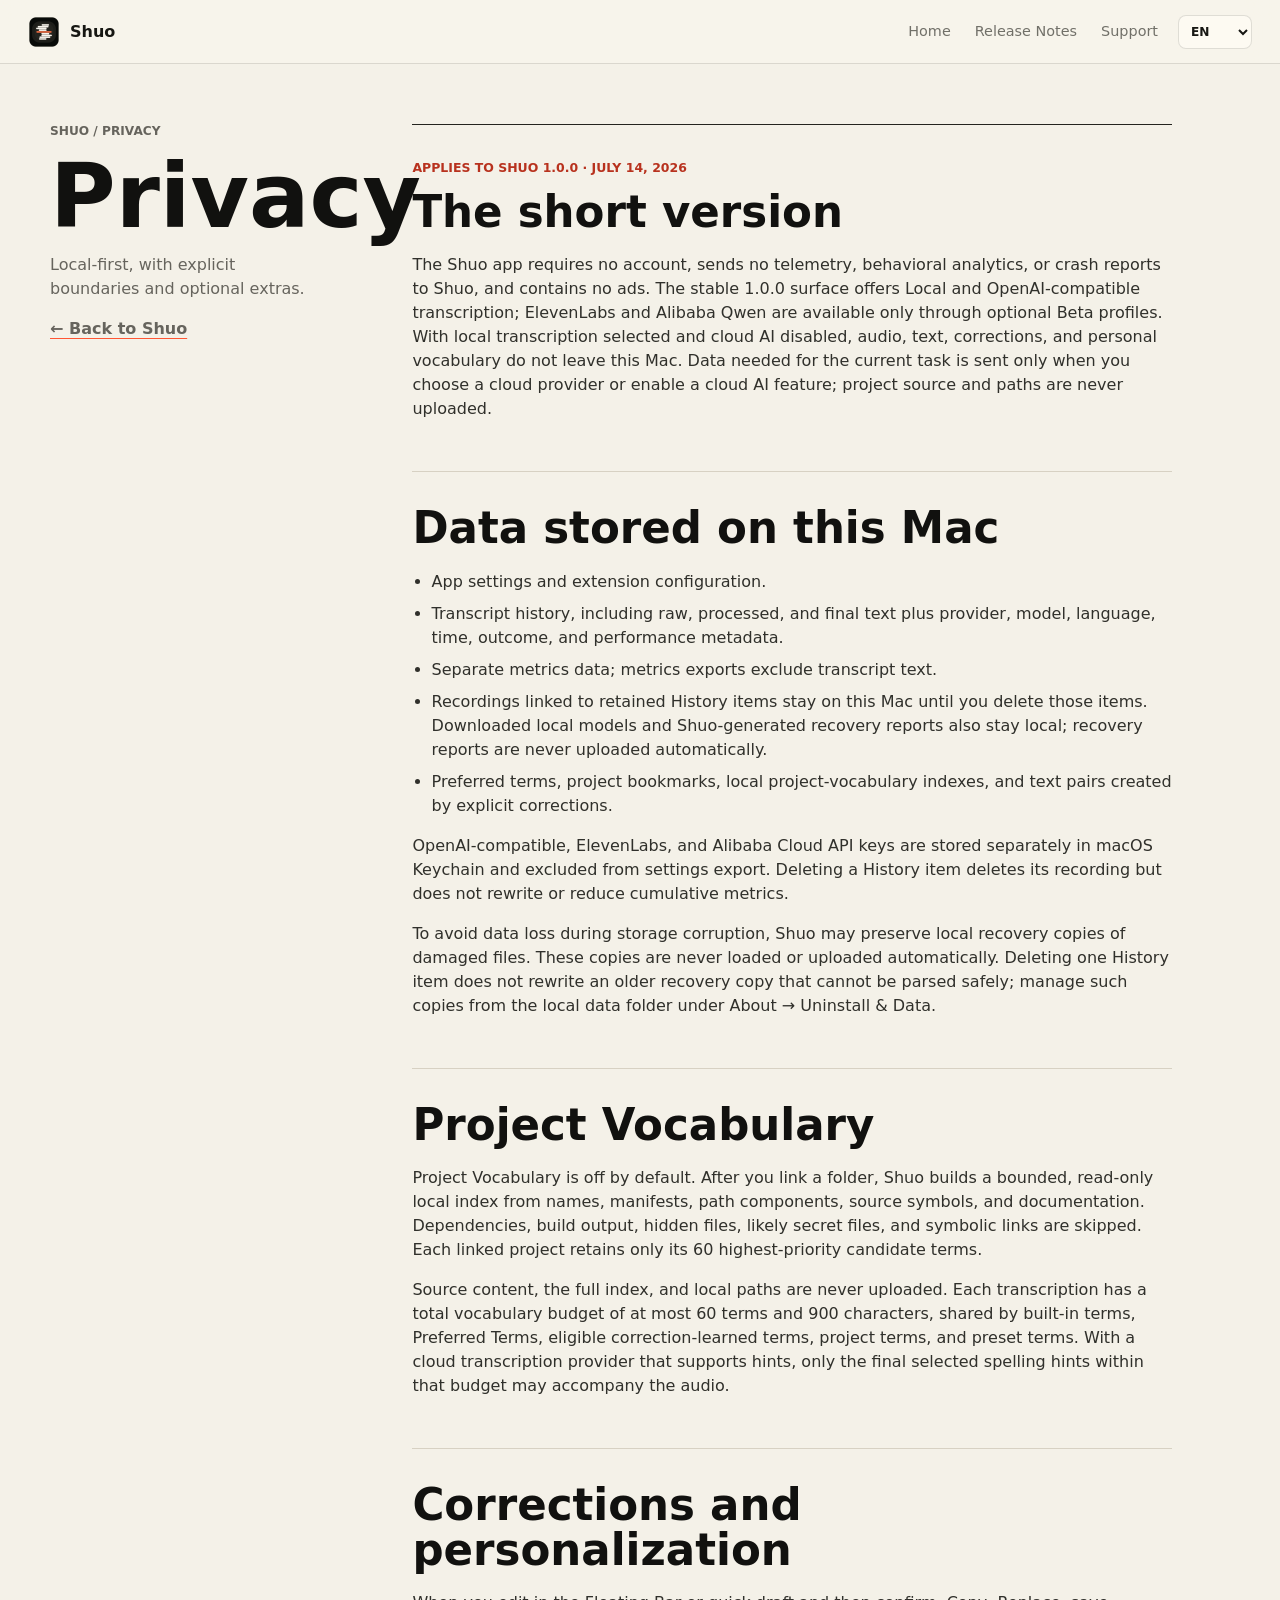
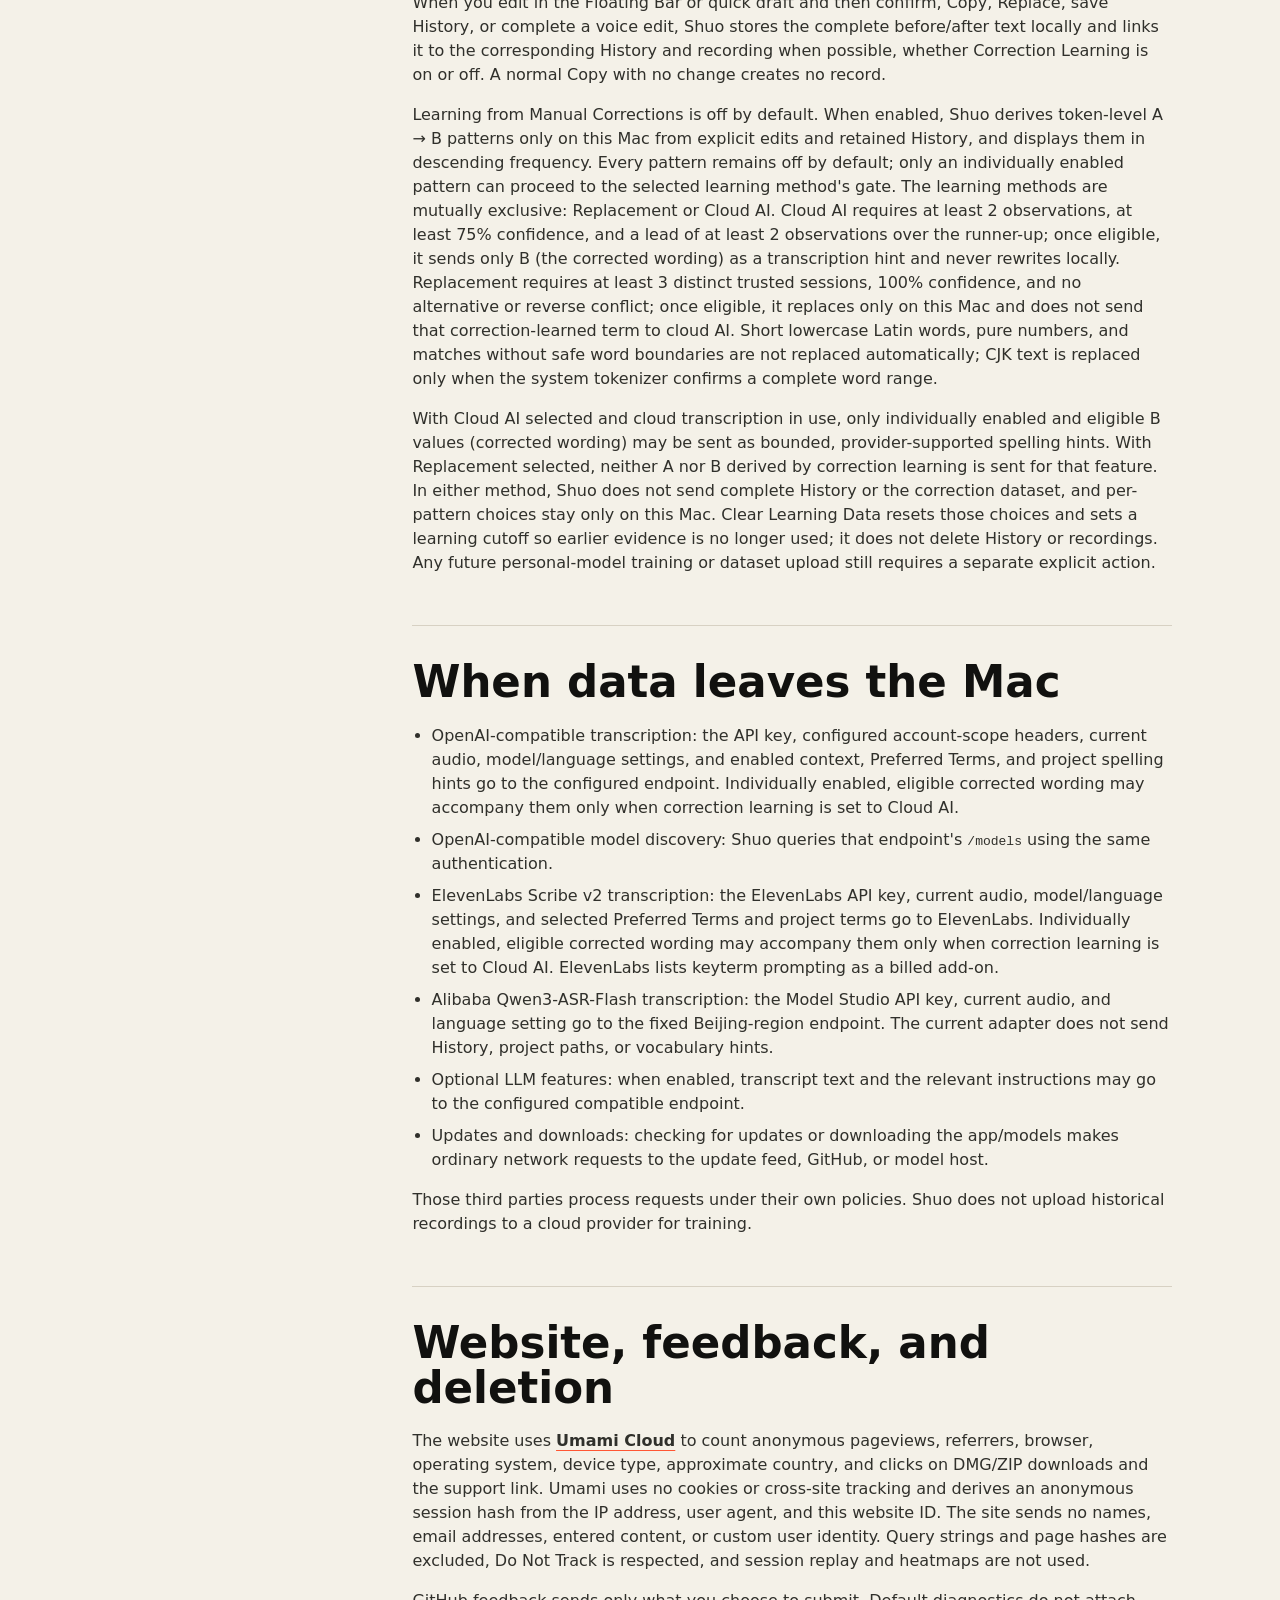
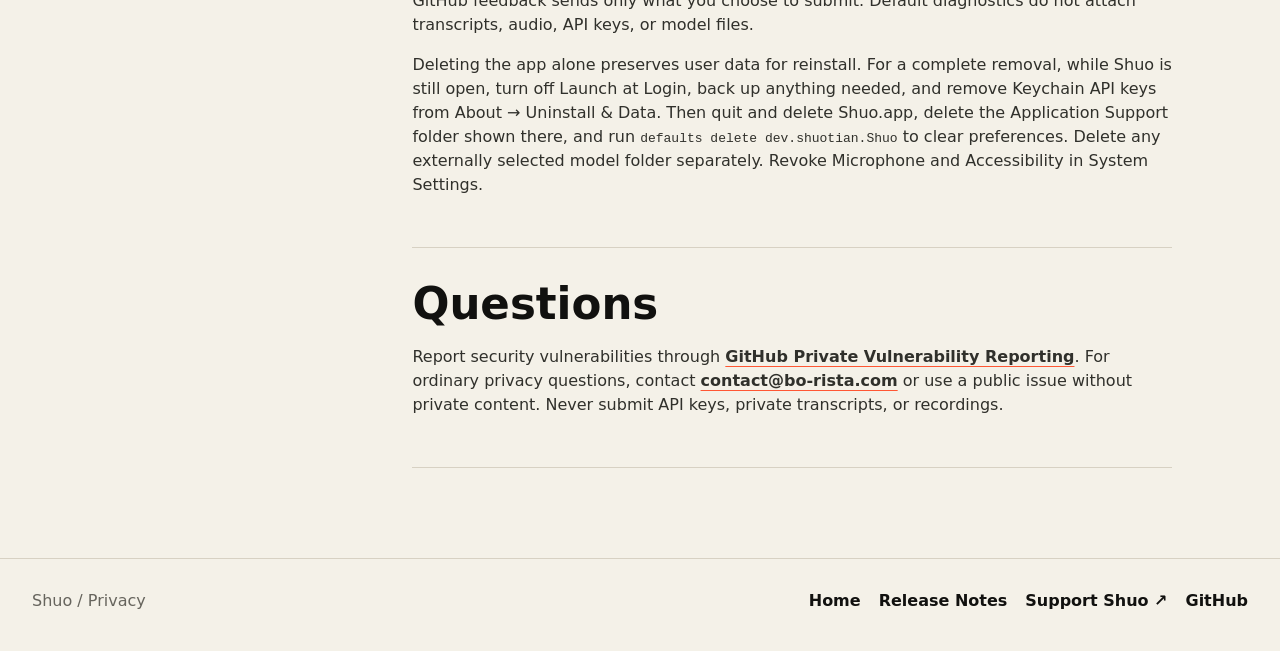
==== web/privacy.html @ a1875302 "Initial public source release" ====
<!DOCTYPE html>
<html lang="en" data-language="en" data-page-name="privacy">
  <head>
    <meta charset="utf-8">
    <meta name="viewport" content="width=device-width, initial-scale=1">
    <meta name="description" content="How Shuo stores audio, transcripts, corrections, and project vocabulary, and when selected cloud features send data off this Mac.">
    <meta name="robots" content="index,follow,max-image-preview:large">
    <meta name="theme-color" content="#050505">
    <link rel="canonical" href="https://stcheng.github.io/shuo/privacy.html">
    <link rel="alternate" hreflang="en" href="https://stcheng.github.io/shuo/en/privacy.html">
    <link rel="alternate" hreflang="zh-Hans" href="https://stcheng.github.io/shuo/zh-hans/privacy.html">
    <link rel="alternate" hreflang="zh-Hant" href="https://stcheng.github.io/shuo/zh-hant/privacy.html">
    <link rel="alternate" hreflang="ja" href="https://stcheng.github.io/shuo/ja/privacy.html">
    <link rel="alternate" hreflang="x-default" href="https://stcheng.github.io/shuo/privacy.html">
    <meta property="og:type" content="website">
    <meta property="og:site_name" content="Shuo">
    <meta property="og:locale" content="en_US">
    <meta property="og:title" content="Privacy — Shuo">
    <meta property="og:description" content="How Shuo stores audio, transcripts, corrections, and project vocabulary, and when selected cloud features send data off this Mac.">
    <meta property="og:url" content="https://stcheng.github.io/shuo/privacy.html">
    <meta property="og:image" content="https://stcheng.github.io/shuo/assets/shuo-icon.png">
    <meta property="og:image:width" content="512">
    <meta property="og:image:height" content="512">
    <meta property="og:image:alt" content="Shuo app icon">
    <meta name="twitter:card" content="summary">
    <meta name="twitter:title" content="Privacy — Shuo">
    <meta name="twitter:description" content="How Shuo stores audio, transcripts, corrections, and project vocabulary, and when selected cloud features send data off this Mac.">
    <meta name="twitter:image" content="https://stcheng.github.io/shuo/assets/shuo-icon.png">
    <title>Privacy — Shuo</title>
    <script type="application/ld+json">{"@context":"https://schema.org","@type":"WebPage","name":"Privacy — Shuo","description":"How Shuo stores audio, transcripts, corrections, and project vocabulary, and when selected cloud features send data off this Mac.","url":"https://stcheng.github.io/shuo/privacy.html","inLanguage":["en","zh-Hans","zh-Hant","ja"],"isPartOf":{"@type":"WebSite","name":"Shuo","url":"https://stcheng.github.io/shuo/"},"dateModified":"2026-07-14"}</script>
    <script defer src="https://cloud.umami.is/script.js" data-website-id="bcb36453-df04-4498-aa66-6ae00ed1094f" data-domains="stcheng.github.io" data-exclude-search="true" data-exclude-hash="true" data-do-not-track="true"></script>
    <link rel="icon" href="assets/shuo-icon.png">
    <link rel="apple-touch-icon" href="assets/shuo-icon.png">
    <link rel="stylesheet" href="styles.css?v=20260713-select-color">
  </head>
  <body data-language="en">
    <header class="site-header">
      <a class="brand" href="./" aria-label="Shuo home" data-aria-label-zh="Shuo 首页" data-aria-label-zh-hant="Shuo 首頁" data-aria-label-ja="說 シュオのホーム" data-aria-label-en="Shuo home">
        <img src="assets/shuo-icon.png" alt="" width="32" height="32">
        <span class="lang lang-en">Shuo</span>
        <span class="lang lang-zh">Shuo <b>说</b></span>
        <span class="lang lang-zh-hant">Shuo <b>說</b></span>
        <span class="lang lang-ja"><b>說 シュオ</b></span>
      </a>
      <div class="header-actions">
        <nav class="site-nav" aria-label="Document navigation" data-aria-label-zh="文档导航" data-aria-label-zh-hant="文件導覽" data-aria-label-ja="ドキュメントナビゲーション" data-aria-label-en="Document navigation">
          <a href="./">
            <span class="lang lang-zh">首页</span>
            <span class="lang lang-zh-hant">首頁</span>
            <span class="lang lang-ja">ホーム</span>
            <span class="lang lang-en">Home</span>
          </a>
          <a href="release-notes.html">
            <span class="lang lang-zh">版本说明</span>
            <span class="lang lang-zh-hant">版本說明</span>
            <span class="lang lang-ja">リリースノート</span>
            <span class="lang lang-en">Release Notes</span>
          </a>
          <a href="https://github.com/stcheng/shuo/issues">
            <span class="lang lang-zh">反馈</span>
            <span class="lang lang-zh-hant">支援</span>
            <span class="lang lang-ja">サポート</span>
            <span class="lang lang-en">Support</span>
          </a>
        </nav>
        <label class="language-select">
          <span class="visually-hidden">Language</span>
          <select data-language-select aria-label="Language">
            <option value="en">EN</option>
            <option value="zh-Hans">简</option>
            <option value="zh-Hant">繁</option>
            <option value="ja">日本語</option>
          </select>
        </label>
      </div>
    </header>

    <main class="document-page">
      <div class="document-shell">
        <aside class="document-aside">
          <p class="eyebrow">
            <span class="lang lang-zh">Shuo / 隐私</span>
            <span class="lang lang-zh-hant">Shuo / 隱私權</span>
            <span class="lang lang-ja">Shuo / プライバシー</span>
            <span class="lang lang-en">Shuo / Privacy</span>
          </p>
          <h1>
            <span class="lang lang-zh">隐私</span>
            <span class="lang lang-zh-hant">隱私權</span>
            <span class="lang lang-ja">プライバシー</span>
            <span class="lang lang-en">Privacy</span>
          </h1>
          <p>
            <span class="lang lang-zh">本地优先，边界清楚，额外能力由你选择。</span>
            <span class="lang lang-zh-hant">本機優先、界線清楚，額外功能由你選擇。</span>
            <span class="lang lang-ja">ローカル優先。境界は明確で、追加機能を使うかどうかは自分で選べます。</span>
            <span class="lang lang-en">Local-first, with explicit boundaries and optional extras.</span>
          </p>
          <p><a href="./"><span class="lang lang-zh">← 返回 Shuo</span><span class="lang lang-zh-hant">← 返回 Shuo</span><span class="lang lang-ja">← Shuo に戻る</span><span class="lang lang-en">← Back to Shuo</span></a></p>
        </aside>

        <article class="document-content">
          <section class="document-block">
            <p class="document-meta">
              <span class="lang lang-zh">适用于 Shuo 1.0.0 · 2026 年 7 月 14 日</span>
              <span class="lang lang-zh-hant">適用於 Shuo 1.0.0 · 2026 年 7 月 14 日</span>
              <span class="lang lang-ja">Shuo 1.0.0 に適用 · 2026年7月14日</span>
              <span class="lang lang-en">Applies to Shuo 1.0.0 · July 14, 2026</span>
            </p>
            <h2>
              <span class="lang lang-zh">简短版本</span>
              <span class="lang lang-zh-hant">簡短版本</span>
              <span class="lang lang-ja">要点</span>
              <span class="lang lang-en">The short version</span>
            </h2>
            <p>
              <span class="lang lang-zh">Shuo App 不需要账号，不会向 Shuo 发送遥测、行为分析或崩溃报告，也没有广告。1.0.0 的稳定入口提供本地与 OpenAI-compatible 转写；ElevenLabs 与阿里云通义只作为可选 Beta 服务提供。选择本地转写并关闭云端 AI 时，语音、文字、修正与个人词汇不会离开这台 Mac。只有在你选择云端服务或启用云端 AI 功能时，当前任务所需的数据才会发送给相应服务商；项目源文件与路径不会上传。</span>
              <span class="lang lang-zh-hant">Shuo App 不需要帳號，不會向 Shuo 傳送遙測資料、使用行為分析資料或當機報告，也沒有廣告。1.0.0 的穩定入口提供本機與 OpenAI 相容轉寫；ElevenLabs 與阿里雲通義僅作為選用的 Beta 服務提供。選擇本機轉寫並關閉雲端 AI 時，音訊、文字、修正與個人詞彙都不會離開這台 Mac。只有在你選擇雲端服務或啟用雲端 AI 功能時，目前任務所需的資料才會傳送給對應服務商；專案原始檔與路徑不會上傳。</span>
              <span class="lang lang-ja">Shuo Appの利用にアカウントは不要です。AppからShuoへテレメトリ、利用状況の分析データ、クラッシュレポートを送信せず、広告も表示しません。1.0.0の安定版ではローカル文字起こしとOpenAI互換文字起こしを提供し、ElevenLabsとAlibaba Qwenはオプションのベータ版サービスとしてのみ利用できます。ローカル文字起こしを選び、クラウドAIを無効にすると、音声、テキスト、修正、個人用語はこのMacから出ません。クラウドサービスを選ぶかクラウドAI機能を有効にした場合に限り、現在の処理に必要なデータが該当するサービスへ送信されます。プロジェクトのソースファイルとパスはアップロードされません。</span>
              <span class="lang lang-en">The Shuo app requires no account, sends no telemetry, behavioral analytics, or crash reports to Shuo, and contains no ads. The stable 1.0.0 surface offers Local and OpenAI-compatible transcription; ElevenLabs and Alibaba Qwen are available only through optional Beta profiles. With local transcription selected and cloud AI disabled, audio, text, corrections, and personal vocabulary do not leave this Mac. Data needed for the current task is sent only when you choose a cloud provider or enable a cloud AI feature; project source and paths are never uploaded.</span>
            </p>
          </section>

          <section class="document-block">
            <h2>
              <span class="lang lang-zh">保存在本机的数据</span>
              <span class="lang lang-zh-hant">儲存在這台 Mac 上的資料</span>
              <span class="lang lang-ja">この Mac に保存されるデータ</span>
              <span class="lang lang-en">Data stored on this Mac</span>
            </h2>
            <ul>
              <li><span class="lang lang-zh">App 设置与插件配置。</span><span class="lang lang-zh-hant">App 設定與擴充功能設定。</span><span class="lang lang-ja">App の設定と拡張機能の構成。</span><span class="lang lang-en">App settings and extension configuration.</span></li>
              <li><span class="lang lang-zh">转写历史，包括原始、处理后和最终文字，以及 provider、model、语言、时间、结果和性能元数据。</span><span class="lang lang-zh-hant">轉寫歷史，包括原始、處理後與最終文字，以及 provider、model、語言、時間、結果與效能中繼資料。</span><span class="lang lang-ja">文字起こし履歴。元のテキスト、処理後のテキスト、最終テキストに加え、provider、model、言語、時刻、結果、性能メタデータを含みます。</span><span class="lang lang-en">Transcript history, including raw, processed, and final text plus provider, model, language, time, outcome, and performance metadata.</span></li>
              <li><span class="lang lang-zh">独立统计数据；统计导出不包含转写文字。</span><span class="lang lang-zh-hant">獨立的統計資料；統計匯出不包含轉寫文字。</span><span class="lang lang-ja">独立した統計データ。統計の書き出しには文字起こし本文を含みません。</span><span class="lang lang-en">Separate metrics data; metrics exports exclude transcript text.</span></li>
              <li><span class="lang lang-zh">与保留的历史记录关联的录音会保存在本机，直到你删除对应记录；下载的本地模型和 Shuo 生成的恢复报告也保存在本机，恢复报告不会自动上传。</span><span class="lang lang-zh-hant">與保留的「歷史」記錄相關聯的錄音會儲存在本機，直到你刪除對應記錄；下載的本機模型與 Shuo 產生的復原報告也會留在本機，復原報告不會自動上傳。</span><span class="lang lang-ja">保持されている履歴項目に紐づく録音は、その項目を削除するまでこの Mac に保存されます。ダウンロードしたローカルモデルと Shuo が作成した復旧レポートもローカルに保存され、復旧レポートが自動送信されることはありません。</span><span class="lang lang-en">Recordings linked to retained History items stay on this Mac until you delete those items. Downloaded local models and Shuo-generated recovery reports also stay local; recovery reports are never uploaded automatically.</span></li>
              <li><span class="lang lang-zh">常用词、项目书签、本地项目词汇索引和明确纠正产生的文字对。</span><span class="lang lang-zh-hant">常用詞、專案書籤、本機專案詞彙索引，以及明確修正所產生的前後文字組合。</span><span class="lang lang-ja">優先用語、プロジェクトのブックマーク、ローカルのプロジェクト語彙索引、明示的な修正から作成された修正前後のテキスト。</span><span class="lang lang-en">Preferred terms, project bookmarks, local project-vocabulary indexes, and text pairs created by explicit corrections.</span></li>
            </ul>
            <p>
              <span class="lang lang-zh">OpenAI-compatible、ElevenLabs 与阿里云 API Key 分别保存在 macOS 钥匙串，不写入设置导出。删除历史记录会删除对应录音，但不会回写或减少累计统计。</span>
              <span class="lang lang-zh-hant">OpenAI-compatible、ElevenLabs 與阿里雲 API Key 會分別儲存在 macOS 鑰匙圈，不會寫入設定匯出。刪除「歷史」記錄會刪除對應錄音，但不會回寫或減少累計統計。</span>
              <span class="lang lang-ja">OpenAI-compatible、ElevenLabs、Alibaba Cloud の API Key はそれぞれ macOS のキーチェーンに保存され、設定の書き出しには含まれません。履歴項目を削除すると対応する録音も削除されますが、累積統計が遡って変更または減算されることはありません。</span>
              <span class="lang lang-en">OpenAI-compatible, ElevenLabs, and Alibaba Cloud API keys are stored separately in macOS Keychain and excluded from settings export. Deleting a History item deletes its recording but does not rewrite or reduce cumulative metrics.</span>
            </p>
            <p>
              <span class="lang lang-zh">为避免存储损坏造成数据丢失，Shuo 可能在本机保留损坏文件的恢复副本。这些副本不会被自动读取或上传；删除单条历史记录不会修改无法安全解析的旧恢复副本，你可以在“关于 → 卸载与数据”打开本地数据文件夹管理它们。</span>
              <span class="lang lang-zh-hant">為避免儲存損毀造成資料遺失，Shuo 可能會在本機保留損毀檔案的復原副本。這些副本不會被自動讀取或上傳；刪除單筆「歷史」記錄不會修改無法安全解析的舊復原副本。你可以從「關於 → 解除安裝與資料」開啟本機資料夾並管理這些檔案。</span>
              <span class="lang lang-ja">ストレージの破損によるデータ損失を防ぐため、Shuo は破損ファイルの復旧コピーをローカルに残すことがあります。これらが自動的に読み込まれたり、アップロードされたりすることはありません。個別の履歴項目を削除しても、安全に解析できない古い復旧コピーは書き換えられません。「情報 → アンインストールとデータ」からローカルデータフォルダを開いて管理できます。</span>
              <span class="lang lang-en">To avoid data loss during storage corruption, Shuo may preserve local recovery copies of damaged files. These copies are never loaded or uploaded automatically. Deleting one History item does not rewrite an older recovery copy that cannot be parsed safely; manage such copies from the local data folder under About → Uninstall &amp; Data.</span>
            </p>
          </section>

          <section class="document-block">
            <h2>
              <span class="lang lang-zh">项目词汇</span>
              <span class="lang lang-zh-hant">專案詞彙</span>
              <span class="lang lang-ja">プロジェクト語彙</span>
              <span class="lang lang-en">Project Vocabulary</span>
            </h2>
            <p>
              <span class="lang lang-zh">Project Vocabulary 默认关闭。关联文件夹后，Shuo 在本机以只读方式建立有限索引，读取名字、manifest、路径片段、源代码符号和文档；依赖、构建输出、隐藏文件、可能的密钥文件和符号链接会被跳过。每个关联项目只保留优先级最高的 60 个候选词。</span>
              <span class="lang lang-zh-hant">Project Vocabulary 預設關閉。連結資料夾後，Shuo 會在本機以唯讀方式建立有限索引，讀取名稱、manifest、路徑片段、原始碼符號與文件；相依套件、建置輸出、隱藏檔案、可能包含金鑰的檔案與符號連結都會略過。每個連結的專案只保留優先級最高的 60 個候選詞。</span>
              <span class="lang lang-ja">Project Vocabulary は初期設定でオフです。フォルダをリンクすると、Shuo は名前、manifest、パスの一部、ソースコードのシンボル、ドキュメントから、範囲を限定した読み取り専用の索引をこの Mac 上に作成します。依存関係、ビルド出力、隠しファイル、秘密情報が含まれる可能性のあるファイル、シンボリックリンクは除外されます。リンクしたプロジェクトごとに、優先度の高い候補語を最大 60 件だけ保持します。</span>
              <span class="lang lang-en">Project Vocabulary is off by default. After you link a folder, Shuo builds a bounded, read-only local index from names, manifests, path components, source symbols, and documentation. Dependencies, build output, hidden files, likely secret files, and symbolic links are skipped. Each linked project retains only its 60 highest-priority candidate terms.</span>
            </p>
            <p>
              <span class="lang lang-zh">源文件内容、完整索引和本机路径不会上传。每次转写的总词汇预算最多为 60 个词、900 个字符，由内置词、常用词、符合条件的人工纠正词、项目词和预设词共同使用。使用支持提示的云端转写时，只有预算内最终选中的拼写提示可能随音频发送。</span>
              <span class="lang lang-zh-hant">原始檔內容、完整索引與本機路徑都不會上傳。每次轉寫的總詞彙預算最多為 60 個詞、900 個字元，由內建詞、常用詞、符合條件的人工修正詞、專案詞與預設詞共同使用。使用支援提示的雲端轉寫時，只有預算內最終選取的拼字提示可能會隨音訊傳送。</span>
              <span class="lang lang-ja">ソースファイルの内容、索引全体、ローカルパスはアップロードされません。1 回の文字起こしで使える語彙の総予算は最大 60 語、900 文字で、組み込み語、優先用語、条件を満たした手動修正語、プロジェクト語、プリセット語で共有されます。ヒントに対応するクラウド文字起こしを使う場合、最終的にこの予算内で選ばれた表記ヒントだけが音声とともに送信されることがあります。</span>
              <span class="lang lang-en">Source content, the full index, and local paths are never uploaded. Each transcription has a total vocabulary budget of at most 60 terms and 900 characters, shared by built-in terms, Preferred Terms, eligible correction-learned terms, project terms, and preset terms. With a cloud transcription provider that supports hints, only the final selected spelling hints within that budget may accompany the audio.</span>
            </p>
          </section>

          <section class="document-block">
            <h2>
              <span class="lang lang-zh">修正与个性化</span>
              <span class="lang lang-zh-hant">修正與個人化</span>
              <span class="lang lang-ja">修正とパーソナライズ</span>
              <span class="lang lang-en">Corrections and personalization</span>
            </h2>
            <p>
              <span class="lang lang-zh">当你在悬浮栏或快捷草稿中修改文字并确认、复制、替换，或保存历史记录、完成语音修改时，无论人工纠正学习是否开启，Shuo 都会在本机保存完整的修改前后文本，并尽可能关联对应的历史与录音。没有修改的普通复制不会产生记录。</span>
              <span class="lang lang-zh-hant">當你在懸浮列或快速草稿中修改文字後確認、複製、替換，或儲存「歷史」記錄、完成語音修改時，無論人工修正學習是否開啟，Shuo 都會在本機儲存完整的修改前後文字，並盡可能連結對應的「歷史」記錄與錄音。未修改的一般複製不會產生記錄。</span>
              <span class="lang lang-ja">フローティングバーまたはクイック下書きでテキストを編集してから確定、コピー、置換した場合や、履歴を保存した場合、音声による編集を完了した場合、手動修正からの学習がオンかオフかにかかわらず、Shuo は修正前後の全文をローカルに保存し、可能な限り対応する履歴と録音に紐づけます。変更せずに通常のコピーを行っただけでは記録されません。</span>
              <span class="lang lang-en">When you edit in the Floating Bar or quick draft and then confirm, Copy, Replace, save History, or complete a voice edit, Shuo stores the complete before/after text locally and links it to the corresponding History and recording when possible, whether Correction Learning is on or off. A normal Copy with no change creates no record.</span>
            </p>
            <p>
              <span class="lang lang-zh">人工纠正学习默认关闭。开启后，Shuo 只在本机从明确修改和保留的历史中提取词元级的 A → B 模式，并按频率降序展示。每条模式仍默认关闭；只有逐条开启后才会按所选学习方式进入门槛判断。学习方式互斥为“替换”和“云端 AI”。“云端 AI”要求至少出现 2 次、置信度至少 75%，且比次选多至少 2 次；达标后只把 B（修正后写法）作为转写提示发送，不在本地改写。“替换”要求至少来自 3 个不同可信会话、100% 一致且没有备选或反向冲突；达标后只在本地替换，不向云端 AI 发送该人工纠正词。短小写拉丁词、纯数字和不满足安全词边界的匹配不会自动替换；CJK 文本只在系统分词确认完整词范围时替换。</span>
              <span class="lang lang-zh-hant">人工修正學習預設關閉。開啟後，Shuo 只會在本機從明確修改與保留的「歷史」記錄中擷取詞元層級的 A → B 模式，並依頻率由高到低顯示。每個模式仍預設關閉；只有逐項開啟後，才會依所選學習方式進入門檻判斷。學習方式互斥為「替換」與「雲端 AI」。「雲端 AI」要求至少出現 2 次、信心度至少 75%，且領先次選至少 2 次；達標後只會把 B（修正後寫法）當作轉寫提示傳送，不會在本機改寫。「替換」要求至少來自 3 個不同的可信工作階段、100% 一致，且沒有其他候選或反向衝突；達標後只在本機替換，不會將該人工修正詞傳送給雲端 AI。短小寫拉丁詞、純數字，以及不符合安全詞界線的比對都不會自動替換；CJK 文字只會在系統斷詞確認完整詞彙範圍時替換。</span>
              <span class="lang lang-ja">手動修正からの学習は初期設定でオフです。有効にすると、Shuo は明示的な編集と保持中の履歴から、トークン単位の A → B パターンをこの Mac 上だけで抽出し、頻度の高い順に表示します。各パターンも初期状態ではオフで、個別に有効にしたものだけが、選択した反映方法の基準判定へ進みます。反映方法は「置換」と「クラウド AI」のどちらか一方です。「クラウド AI」では、2 回以上の観測、75% 以上の信頼度、次点より 2 回以上多いことが必要です。基準を満たすと B（修正後の表記）だけを文字起こしヒントとして送信し、ローカルでは書き換えません。「置換」では、異なる信頼済みセッション 3 件以上で 100% 一致し、別候補や逆方向の競合がないことが必要です。基準を満たすとローカルでのみ置換し、その手動修正語をクラウド AI へ送りません。短い小文字のラテン語、数字だけの文字列、安全な単語境界を満たさない一致は自動置換されません。CJK テキストは、システムの分かち書きが完全な語の範囲だと確認した場合にのみ置換されます。</span>
              <span class="lang lang-en">Learning from Manual Corrections is off by default. When enabled, Shuo derives token-level A → B patterns only on this Mac from explicit edits and retained History, and displays them in descending frequency. Every pattern remains off by default; only an individually enabled pattern can proceed to the selected learning method's gate. The learning methods are mutually exclusive: Replacement or Cloud AI. Cloud AI requires at least 2 observations, at least 75% confidence, and a lead of at least 2 observations over the runner-up; once eligible, it sends only B (the corrected wording) as a transcription hint and never rewrites locally. Replacement requires at least 3 distinct trusted sessions, 100% confidence, and no alternative or reverse conflict; once eligible, it replaces only on this Mac and does not send that correction-learned term to cloud AI. Short lowercase Latin words, pure numbers, and matches without safe word boundaries are not replaced automatically; CJK text is replaced only when the system tokenizer confirms a complete word range.</span>
            </p>
            <p>
              <span class="lang lang-zh">选择“云端 AI”并使用云端转写时，只有逐条开启且符合条件的 B（修正后写法）可能作为服务商支持的有限拼写提示发送；选择“替换”时，人工纠正学习产生的 A 和 B 都不会因此发送。无论哪种方式，Shuo 都不发送完整历史或纠正数据集，逐条选择也只保存在本机。“清除学习数据”会清空这些选择并设置学习截止时间，之前的证据不再参与学习，但不会删除历史或录音。未来若启动个人模型训练或上传数据集，仍需要独立的明确操作。</span>
              <span class="lang lang-zh-hant">選擇「雲端 AI」並使用雲端轉寫時，只有逐項開啟且符合條件的 B（修正後寫法）可能會作為服務商支援的有限拼字提示傳送；選擇「替換」時，人工修正學習產生的 A 與 B 都不會因此傳送。無論採用哪種方式，Shuo 都不會傳送完整「歷史」記錄或修正資料集，逐項選擇也只會儲存在本機。「清除學習資料」會清空這些選擇並設定學習截止時間，較早的證據不再參與學習，但不會刪除「歷史」記錄或錄音。未來若要啟動個人模型訓練或上傳資料集，仍需另行明確操作。</span>
              <span class="lang lang-ja">「クラウド AI」を選び、クラウド文字起こしを使う場合、個別に有効化され条件を満たした B（修正後の表記）だけが、サービス側で対応する範囲限定の表記ヒントとして送信されることがあります。「置換」を選んだ場合、手動修正からの学習で得た A と B は、この機能によって送信されません。どちらの方法でも、Shuo は履歴全体や修正データセットを送信せず、パターンごとの選択もこの Mac にだけ保存します。「学習データを消去」は選択をリセットし、学習の開始時点を更新して、それ以前の証拠を学習対象から外しますが、履歴や録音は削除しません。将来、個人モデルの学習やデータセットのアップロードを始める場合も、別途明示的な操作が必要です。</span>
              <span class="lang lang-en">With Cloud AI selected and cloud transcription in use, only individually enabled and eligible B values (corrected wording) may be sent as bounded, provider-supported spelling hints. With Replacement selected, neither A nor B derived by correction learning is sent for that feature. In either method, Shuo does not send complete History or the correction dataset, and per-pattern choices stay only on this Mac. Clear Learning Data resets those choices and sets a learning cutoff so earlier evidence is no longer used; it does not delete History or recordings. Any future personal-model training or dataset upload still requires a separate explicit action.</span>
            </p>
          </section>

          <section class="document-block">
            <h2>
              <span class="lang lang-zh">什么时候数据会离开电脑</span>
              <span class="lang lang-zh-hant">資料何時會離開這台 Mac</span>
              <span class="lang lang-ja">データがこの Mac の外へ送られる場合</span>
              <span class="lang lang-en">When data leaves the Mac</span>
            </h2>
            <ul>
              <li><span class="lang lang-zh">OpenAI-compatible 转写：API Key、账户 scope header、本次音频、模型/语言设置，以及启用的 context、常用词和项目拼写提示会发送到配置的 endpoint；只有在人工纠正学习选择“云端 AI”时，逐条开启且符合条件的修正后写法才可能一并发送。</span><span class="lang lang-zh-hant">OpenAI-compatible 轉寫：API Key、帳號 scope header、本次音訊、模型/語言設定，以及啟用的 context、常用詞與專案拼字提示會傳送至設定的端點；只有在人工修正學習選擇「雲端 AI」時，逐項開啟且符合條件的修正後寫法才可能一併傳送。</span><span class="lang lang-ja">OpenAI-compatible 文字起こし：API Key、設定済みのアカウント scope header、今回の音声、モデルと言語の設定、有効な context、優先用語、プロジェクトの表記ヒントが、設定したエンドポイントへ送信されます。手動修正からの学習で「クラウド AI」を選んでいる場合に限り、個別に有効化され条件を満たした修正後の表記も送信されることがあります。</span><span class="lang lang-en">OpenAI-compatible transcription: the API key, configured account-scope headers, current audio, model/language settings, and enabled context, Preferred Terms, and project spelling hints go to the configured endpoint. Individually enabled, eligible corrected wording may accompany them only when correction learning is set to Cloud AI.</span></li>
              <li><span class="lang lang-zh">OpenAI-compatible model discovery：Shuo 使用同一认证查询该 endpoint 的 <code>/models</code>。</span><span class="lang lang-zh-hant">OpenAI-compatible model discovery：Shuo 會使用相同的驗證資訊查詢該端點的 <code>/models</code>。</span><span class="lang lang-ja">OpenAI-compatible model discovery：Shuo は同じ認証情報を使って、そのエンドポイントの <code>/models</code> を照会します。</span><span class="lang lang-en">OpenAI-compatible model discovery: Shuo queries that endpoint's <code>/models</code> using the same authentication.</span></li>
              <li><span class="lang lang-zh">ElevenLabs Scribe v2 转写：ElevenLabs API Key、本次音频、模型/语言设置，以及选中的常用词和项目词会发送到 ElevenLabs；只有在人工纠正学习选择“云端 AI”时，逐条开启且符合条件的修正后写法才可能一并发送。ElevenLabs 将 keyterm prompting 列为额外计费能力。</span><span class="lang lang-zh-hant">ElevenLabs Scribe v2 轉寫：ElevenLabs API Key、本次音訊、模型/語言設定，以及選取的常用詞與專案詞會傳送至 ElevenLabs；只有在人工修正學習選擇「雲端 AI」時，逐項開啟且符合條件的修正後寫法才可能一併傳送。ElevenLabs 將 keyterm prompting 列為額外計費功能。</span><span class="lang lang-ja">ElevenLabs Scribe v2 文字起こし：ElevenLabs API Key、今回の音声、モデルと言語の設定、選ばれた優先用語とプロジェクト用語が ElevenLabs へ送信されます。手動修正からの学習で「クラウド AI」を選んでいる場合に限り、個別に有効化され条件を満たした修正後の表記も送信されることがあります。ElevenLabs は keyterm prompting を追加課金機能として案内しています。</span><span class="lang lang-en">ElevenLabs Scribe v2 transcription: the ElevenLabs API key, current audio, model/language settings, and selected Preferred Terms and project terms go to ElevenLabs. Individually enabled, eligible corrected wording may accompany them only when correction learning is set to Cloud AI. ElevenLabs lists keyterm prompting as a billed add-on.</span></li>
              <li><span class="lang lang-zh">阿里云通义 Qwen3-ASR-Flash 转写：阿里云百炼 API Key、本次音频和语言设置会发送到固定的北京地域端点；当前适配不会发送历史、项目路径或词汇提示。</span><span class="lang lang-zh-hant">阿里雲通義 Qwen3-ASR-Flash 轉寫：阿里雲百煉 API Key、本次音訊與語言設定會傳送至固定的北京地區端點；目前的介接不會傳送「歷史」記錄、專案路徑或詞彙提示。</span><span class="lang lang-ja">Alibaba Qwen3-ASR-Flash 文字起こし：Model Studio API Key、今回の音声、言語設定が、北京リージョンの固定エンドポイントへ送信されます。現在のアダプターは履歴、プロジェクトのパス、語彙ヒントを送信しません。</span><span class="lang lang-en">Alibaba Qwen3-ASR-Flash transcription: the Model Studio API key, current audio, and language setting go to the fixed Beijing-region endpoint. The current adapter does not send History, project paths, or vocabulary hints.</span></li>
              <li><span class="lang lang-zh">可选 LLM 功能：启用时，转写文字和对应指令可能发送到配置的兼容端点。</span><span class="lang lang-zh-hant">可選的 LLM 功能：啟用時，轉寫文字與對應指令可能會傳送至設定的相容端點。</span><span class="lang lang-ja">任意のLLM機能：有効にすると、文字起こしテキストと関連する指示が、設定した互換エンドポイントへ送信されることがあります。</span><span class="lang lang-en">Optional LLM features: when enabled, transcript text and the relevant instructions may go to the configured compatible endpoint.</span></li>
              <li><span class="lang lang-zh">更新与下载：检查更新、下载 App 或模型会向更新源、GitHub 或模型托管方发送普通网络请求。</span><span class="lang lang-zh-hant">更新與下載：檢查更新、下載 App 或模型時，會向更新來源、GitHub 或模型託管服務發出一般網路請求。</span><span class="lang lang-ja">アップデートとダウンロード：アップデートの確認、App やモデルのダウンロードでは、アップデート配信元、GitHub、またはモデルのホスティング先へ通常のネットワークリクエストを送信します。</span><span class="lang lang-en">Updates and downloads: checking for updates or downloading the app/models makes ordinary network requests to the update feed, GitHub, or model host.</span></li>
            </ul>
            <p>
              <span class="lang lang-zh">这些第三方按照各自的隐私条款处理请求。Shuo 不会把历史录音上传给云端用于训练。</span>
              <span class="lang lang-zh-hant">這些第三方會依各自的隱私權條款處理請求。Shuo 不會把歷史錄音上傳至雲端用於訓練。</span>
              <span class="lang lang-ja">これらの第三者は、それぞれのプライバシーポリシーに従ってリクエストを処理します。Shuoが過去の録音を学習目的でクラウドへアップロードすることはありません。</span>
              <span class="lang lang-en">Those third parties process requests under their own policies. Shuo does not upload historical recordings to a cloud provider for training.</span>
            </p>
          </section>

          <section class="document-block">
            <h2>
              <span class="lang lang-zh">网站、反馈与删除</span>
              <span class="lang lang-zh-hant">網站、意見回饋與刪除</span>
              <span class="lang lang-ja">ウェブサイト、フィードバック、削除</span>
              <span class="lang lang-en">Website, feedback, and deletion</span>
            </h2>
            <p>
              <span class="lang lang-zh">官网使用 <a href="https://umami.is/privacy">Umami Cloud</a> 统计匿名页面访问、来源、浏览器、操作系统、设备类型和大致国家，并记录 DMG/ZIP 下载按钮与支持链接的点击。Umami 不使用 Cookie，也不跨网站追踪；它会根据 IP 地址、User-Agent 与本站 ID 生成匿名会话哈希。本站不会发送姓名、邮箱、输入内容或自定义用户身份；查询参数与页内锚点被排除，并尊重浏览器的 Do Not Track。本站不使用会话回放或热力图。</span>
              <span class="lang lang-zh-hant">官網使用 <a href="https://umami.is/privacy">Umami Cloud</a> 統計匿名頁面瀏覽、來源、瀏覽器、作業系統、裝置類型與大致國家，並記錄 DMG/ZIP 下載按鈕及支持連結的點擊。Umami 不使用 Cookie，也不跨網站追蹤；它會依據 IP 位址、User-Agent 與本站 ID 產生匿名工作階段雜湊。本站不會傳送姓名、電子郵件、輸入內容或自訂使用者身分；查詢參數與頁內錨點會被排除，並尊重瀏覽器的 Do Not Track。本站不使用工作階段重播或熱力圖。</span>
              <span class="lang lang-ja">公式サイトでは <a href="https://umami.is/privacy">Umami Cloud</a> を使い、匿名のページ閲覧、参照元、ブラウザ、OS、端末種別、おおまかな国と、DMG/ZIP ダウンロードおよび支援リンクのクリックを集計します。Umami は Cookie やサイト横断追跡を使わず、IP アドレス、User-Agent、サイト ID から匿名のセッションハッシュを生成します。氏名、メールアドレス、入力内容、独自の利用者 ID は送信しません。クエリ文字列とページ内ハッシュは除外し、Do Not Track を尊重します。セッションリプレイとヒートマップは使用しません。</span>
              <span class="lang lang-en">The website uses <a href="https://umami.is/privacy">Umami Cloud</a> to count anonymous pageviews, referrers, browser, operating system, device type, approximate country, and clicks on DMG/ZIP downloads and the support link. Umami uses no cookies or cross-site tracking and derives an anonymous session hash from the IP address, user agent, and this website ID. The site sends no names, email addresses, entered content, or custom user identity. Query strings and page hashes are excluded, Do Not Track is respected, and session replay and heatmaps are not used.</span>
            </p>
            <p>
              <span class="lang lang-zh">GitHub 反馈只发送你主动提交的内容。默认诊断不会附加转写、音频、API Key 或模型文件。</span>
              <span class="lang lang-zh-hant">GitHub 意見回饋只會傳送你主動提交的內容。預設診斷不會附加轉寫、音訊、API Key 或模型檔案。</span>
              <span class="lang lang-ja">GitHub でのフィードバックでは、あなたが送信を選んだ内容だけが送られます。既定の診断情報に文字起こし、音声、API Key、モデルファイルが添付されることはありません。</span>
              <span class="lang lang-en">GitHub feedback sends only what you choose to submit. Default diagnostics do not attach transcripts, audio, API keys, or model files.</span>
            </p>
            <p>
              <span class="lang lang-zh">只删除 App 会保留用户数据以便重装。若要彻底移除，请先在 Shuo 仍打开时关闭“登录时启动”、备份所需内容，并从“关于 → 卸载与数据”移除钥匙串 API Key；随后退出并删除 Shuo.app、删除其中显示的 Application Support 文件夹，再运行 <code>defaults delete dev.shuotian.Shuo</code> 清除偏好设置。若曾选择外部模型文件夹，也需另行删除。麦克风与辅助功能权限需要在系统设置中另行撤销。</span>
              <span class="lang lang-zh-hant">只刪除 App 會保留使用者資料以便重新安裝。若要完整移除，請先在 Shuo 仍開啟時關閉「登入時啟動」、備份所需內容，並從「關於 → 解除安裝與資料」移除鑰匙圈 API Key；接著結束並刪除 Shuo.app、刪除其中顯示的 Application Support 資料夾，再執行 <code>defaults delete dev.shuotian.Shuo</code> 清除偏好設定。若曾選擇外部模型資料夾，也需另行刪除。麥克風與輔助使用權限需在系統設定中另行撤銷。</span>
              <span class="lang lang-ja">Appだけを削除した場合、再インストール用にユーザーデータは保持されます。完全に削除するには、Shuoを開いたままログイン時の起動をオフにし、必要なデータをバックアップして、「情報 → アンインストールとデータ」からキーチェーンのAPIキーを削除します。その後Shuoを終了してShuo.appと表示されたApplication Supportフォルダを削除し、<code>defaults delete dev.shuotian.Shuo</code>を実行して環境設定を消去してください。外部のモデルフォルダを選択していた場合は、それも別途削除します。マイクとアクセシビリティの権限はシステム設定で取り消します。</span>
              <span class="lang lang-en">Deleting the app alone preserves user data for reinstall. For a complete removal, while Shuo is still open, turn off Launch at Login, back up anything needed, and remove Keychain API keys from About → Uninstall &amp; Data. Then quit and delete Shuo.app, delete the Application Support folder shown there, and run <code>defaults delete dev.shuotian.Shuo</code> to clear preferences. Delete any externally selected model folder separately. Revoke Microphone and Accessibility in System Settings.</span>
            </p>
          </section>

          <section class="document-block">
            <h2>
              <span class="lang lang-zh">问题</span>
              <span class="lang lang-zh-hant">問題</span>
              <span class="lang lang-ja">お問い合わせ</span>
              <span class="lang lang-en">Questions</span>
            </h2>
            <p>
              <span class="lang lang-zh">发现安全漏洞，请使用 <a href="https://github.com/stcheng/shuo/security/advisories/new">GitHub 私密漏洞报告</a>；普通隐私问题可联系 <a href="mailto:contact@bo-rista.com">contact@bo-rista.com</a>，或提交不含私人内容的 Issue。请勿提交 API Key、私人转写或录音。</span>
              <span class="lang lang-zh-hant">若發現安全漏洞，請使用 <a href="https://github.com/stcheng/shuo/security/advisories/new">GitHub 私密漏洞回報</a>；一般隱私權問題可聯絡 <a href="mailto:contact@bo-rista.com">contact@bo-rista.com</a>，或提交不含私人內容的 Issue。請勿提交 API Key、私人轉寫或錄音。</span>
              <span class="lang lang-ja">セキュリティ上の脆弱性は <a href="https://github.com/stcheng/shuo/security/advisories/new">GitHub Private Vulnerability Reporting</a> から報告してください。一般的なプライバシーに関する質問は <a href="mailto:contact@bo-rista.com">contact@bo-rista.com</a> または公開 Issue を利用できます。API Key、非公開の文字起こし、録音は送信しないでください。</span>
              <span class="lang lang-en">Report security vulnerabilities through <a href="https://github.com/stcheng/shuo/security/advisories/new">GitHub Private Vulnerability Reporting</a>. For ordinary privacy questions, contact <a href="mailto:contact@bo-rista.com">contact@bo-rista.com</a> or use a public issue without private content. Never submit API keys, private transcripts, or recordings.</span>
            </p>
          </section>
        </article>
      </div>
    </main>

    <footer class="site-footer">
      <p><span class="lang lang-zh">Shuo 说 / 隐私</span><span class="lang lang-zh-hant">Shuo 說 / 隱私權</span><span class="lang lang-ja">說 シュオ / プライバシー</span><span class="lang lang-en">Shuo / Privacy</span></p>
      <div>
        <a href="./"><span class="lang lang-zh">首页</span><span class="lang lang-zh-hant">首頁</span><span class="lang lang-ja">ホーム</span><span class="lang lang-en">Home</span></a>
        <a href="release-notes.html"><span class="lang lang-zh">版本说明</span><span class="lang lang-zh-hant">版本說明</span><span class="lang lang-ja">リリースノート</span><span class="lang lang-en">Release Notes</span></a>
        <a href="https://buymeacoffee.com/stcheng" data-umami-event="sponsor-click"><span class="lang lang-zh">支持 Shuo ↗</span><span class="lang lang-zh-hant">支持 Shuo ↗</span><span class="lang lang-ja">Shuo を応援 ↗</span><span class="lang lang-en">Support Shuo ↗</span></a>
        <a href="https://github.com/stcheng/shuo">GitHub</a>
      </div>
    </footer>
    <script src="script.js?v=20260714-release"></script>
  </body>
</html>
---- web/styles.css ----
:root {
  color-scheme: light;
  --black: #050505;
  --ink: #11110f;
  --ink-soft: #30302b;
  --muted: #66645d;
  --paper: #f4f1e8;
  --paper-light: #fffdf6;
  --line: #d7d1c3;
  --orange: #ff5633;
  --accent-text: #b8321e;
  --blue: #1f55ff;
  --shadow: 0 30px 100px rgba(0, 0, 0, 0.24);
  --max: 1180px;

  /* Theme materials. Light is the no-script fallback; the system-dark media
     query below provides the matching first paint before JavaScript resolves
     an explicit or automatic preference. */
  --chrome-bg: rgba(247, 244, 235, 0.88);
  --chrome-text: #171713;
  --chrome-muted: rgba(23, 23, 19, 0.6);
  --chrome-line: rgba(23, 23, 19, 0.13);
  --chrome-control: rgba(255, 253, 246, 0.72);
  --chrome-control-hover: rgba(255, 253, 246, 0.98);
  --section-rule: #24241f;
  --tech-bg: #e8e3d7;
  --tech-surface: #f7f3e9;
  --tech-surface-strong: #fffdf7;
  --tech-text: #20201c;
  --tech-soft: rgba(32, 32, 28, 0.66);
  --tech-muted: rgba(32, 32, 28, 0.45);
  --tech-line: rgba(32, 32, 28, 0.17);
  --tech-line-strong: rgba(32, 32, 28, 0.28);
  --tech-grid: rgba(32, 32, 28, 0.055);
  --tech-shadow: 0 30px 80px rgba(55, 49, 39, 0.15);
  --float-bg: rgba(255, 253, 247, 0.96);
  --float-text: #171713;
  --float-soft: rgba(23, 23, 19, 0.58);
  --float-line: rgba(23, 23, 19, 0.15);
  --float-shadow: 0 24px 64px rgba(55, 49, 39, 0.19);
}

* {
  box-sizing: border-box;
}

html {
  scroll-behavior: smooth;
  scroll-padding-top: 76px;
}

body {
  margin: 0;
  overflow-x: hidden;
  background: var(--paper);
  color: var(--ink);
  font-family: Inter, ui-sans-serif, system-ui, -apple-system, BlinkMacSystemFont, "Segoe UI", sans-serif;
  line-height: 1.5;
  letter-spacing: 0;
}

a {
  color: inherit;
  text-decoration: none;
}

img {
  display: block;
  max-width: 100%;
}

.site-header {
  position: fixed;
  z-index: 30;
  top: 0;
  right: 0;
  left: 0;
  display: flex;
  align-items: center;
  justify-content: space-between;
  height: 64px;
  padding: 0 28px;
  color: var(--paper-light);
  background: rgba(5, 5, 5, 0.82);
  border-bottom: 1px solid rgba(244, 241, 232, 0.15);
  backdrop-filter: blur(18px);
}

.brand,
.site-nav,
.header-actions,
.language-toggle {
  display: flex;
  align-items: center;
}

.header-download {
  display: none;
}

.brand {
  gap: 10px;
  font-weight: 850;
}

.brand img {
  width: 32px;
  height: 32px;
  border-radius: 8px;
}

.brand b {
  color: var(--orange);
  font-weight: 850;
}

.site-nav {
  gap: 24px;
  color: rgba(244, 241, 232, 0.7);
  font-size: 0.9rem;
}

.site-nav a {
  transition: color 160ms ease;
}

.site-nav a:hover,
.site-nav a:focus-visible {
  color: var(--paper-light);
}

.header-actions {
  gap: 22px;
}

.language-toggle {
  position: relative;
  display: grid;
  grid-template-columns: 1fr 1fr;
  align-items: center;
  width: 106px;
  min-height: 38px;
  padding: 3px;
  border: 1px solid rgba(244, 241, 232, 0.18);
  border-radius: 999px;
  background: rgba(244, 241, 232, 0.05);
  color: rgba(244, 241, 232, 0.62);
  font: inherit;
  cursor: pointer;
  overflow: hidden;
  transition: border-color 160ms ease, background 160ms ease;
}

.language-toggle:hover,
.language-toggle:focus-visible {
  border-color: rgba(244, 241, 232, 0.36);
  background: rgba(244, 241, 232, 0.08);
}

.toggle-thumb {
  position: absolute;
  top: 3px;
  bottom: 3px;
  left: 3px;
  width: calc((100% - 6px) / 2);
  border-radius: 999px;
  background: var(--paper-light);
  transform: translateX(0);
  transition: transform 240ms cubic-bezier(0.22, 1, 0.36, 1);
}

body[data-language="en"] .toggle-thumb {
  transform: translateX(100%);
}

.toggle-label {
  position: relative;
  z-index: 1;
  display: flex;
  align-items: center;
  justify-content: center;
  min-height: 30px;
  font-size: 0.78rem;
  font-weight: 850;
  line-height: 1;
  transition: color 180ms ease;
}

body[data-language="zh-Hans"] .toggle-label-zh,
body[data-language="zh"] .toggle-label-zh,
body[data-language="en"] .toggle-label-en {
  color: var(--black);
}

body[data-language="zh-Hans"] .toggle-label-en,
body[data-language="zh"] .toggle-label-en,
body[data-language="en"] .toggle-label-zh {
  color: rgba(244, 241, 232, 0.62);
}

.lang-en,
.lang-zh,
.lang-zh-hans,
.lang-zh-hant,
.lang-ja {
  display: none;
}

body[data-language="en"] .lang-en {
  display: inline;
}

body[data-language="zh-Hans"] .lang-zh,
body[data-language="zh-Hans"] .lang-zh-hans,
body[data-language="zh"] .lang-zh {
  display: inline;
}

body[data-language="zh-Hant"] .lang-zh-hant {
  display: inline;
}

body[data-language="ja"] .lang-ja {
  display: inline;
}

.hero {
  position: relative;
  isolation: isolate;
  display: grid;
  grid-template-rows: 1fr auto;
  min-height: 94svh;
  padding: 122px 32px 48px;
  overflow: hidden;
  color: var(--ink);
  background: var(--paper);
}

.hero::before {
  position: absolute;
  top: 64px;
  right: 0;
  left: 0;
  height: 1px;
  content: "";
  background: var(--line);
}

.hero-copy {
  position: relative;
  z-index: 2;
  align-self: center;
  width: min(var(--max), 100%);
  margin: 0 auto;
  min-width: 0;
}

.eyebrow {
  margin: 0 0 16px;
  color: var(--orange);
  font-size: 0.76rem;
  font-weight: 860;
  line-height: 1.2;
  text-transform: uppercase;
}

.hero .eyebrow {
  margin-bottom: 28px;
  color: var(--muted);
  letter-spacing: 0.04em;
}

h2,
h3,
p {
  margin-top: 0;
}

.hero-title {
  display: flex;
  align-items: flex-start;
  gap: 0.08em;
  margin: 0;
  font-size: clamp(7rem, 18vw, 16rem);
  font-weight: 900;
  letter-spacing: -0.075em;
  line-height: 0.68;
}

.hero-title small {
  margin-top: -0.08em;
  color: var(--orange);
  font-size: 0.31em;
  font-weight: 900;
  letter-spacing: -0.08em;
  line-height: 1;
}

body[data-language="ja"] .hero-title-ja {
  display: inline-flex;
  align-items: baseline;
  gap: 0.16em;
  color: var(--accent-text);
  font-size: 0.58em;
  letter-spacing: -0.04em;
  line-height: 0.85;
}

.hero-title-ja b {
  font-weight: 340;
}

.hero-title-ja small {
  margin: 0;
  font-size: 0.43em;
  font-weight: 430;
  letter-spacing: 0.02em;
}

.keep-word {
  white-space: nowrap;
}

h2 {
  max-width: 960px;
  margin-bottom: 0;
  font-size: clamp(2.2rem, 5.4vw, 5rem);
  line-height: 0.98;
}

h3 {
  margin: 0 0 10px;
  font-size: clamp(2.5rem, 7vw, 5.2rem);
  line-height: 0.92;
}

.hero-statement {
  max-width: 900px;
  margin: 58px 0 22px auto;
  font-size: clamp(2.35rem, 5.2vw, 4.8rem);
  font-weight: 740;
  letter-spacing: -0.045em;
  line-height: 1.02;
}

.hero-statement em {
  color: var(--orange);
  font-style: normal;
}

.hero-statement del {
  text-decoration-color: var(--orange);
  text-decoration-thickness: 0.08em;
}

.hero-note {
  max-width: 590px;
  margin: 0 0 30px auto;
  color: var(--muted);
  font-size: 1.05rem;
  overflow-wrap: anywhere;
}

.hero-actions {
  display: flex;
  flex-wrap: wrap;
  gap: 12px;
  justify-content: flex-end;
  max-width: 590px;
  margin-left: auto;
}

.button {
  display: inline-flex;
  align-items: center;
  justify-content: center;
  min-height: 50px;
  padding: 0 18px;
  border: 1px solid currentColor;
  border-radius: 8px;
  font-weight: 850;
  transition: transform 160ms ease, background 160ms ease, border-color 160ms ease;
}

.button:hover,
.button:focus-visible {
  transform: translateY(-1px);
}

.button.primary {
  color: var(--black);
  background: var(--orange);
  border-color: var(--orange);
}

.button.primary:hover,
.button.primary:focus-visible {
  background: #ff704f;
  border-color: #ff704f;
}

.button.secondary {
  color: rgba(244, 241, 232, 0.82);
  border-color: rgba(244, 241, 232, 0.28);
}

.button.secondary:hover,
.button.secondary:focus-visible {
  border-color: rgba(244, 241, 232, 0.62);
}

.hero .button.secondary {
  color: var(--ink);
  border-color: rgba(17, 17, 15, 0.28);
}

.hero .button.secondary:hover,
.hero .button.secondary:focus-visible {
  border-color: var(--ink);
}

.hero-workbench {
  position: absolute;
  z-index: 1;
  top: 50%;
  right: max(32px, calc((100vw - var(--max)) / 2));
  width: clamp(460px, 41vw, 610px);
  height: clamp(330px, 38vw, 460px);
  overflow: hidden;
  color: rgba(244, 241, 232, 0.82);
  background:
    linear-gradient(rgba(244, 241, 232, 0.035) 1px, transparent 1px),
    linear-gradient(90deg, rgba(244, 241, 232, 0.035) 1px, transparent 1px),
    rgba(7, 8, 7, 0.84);
  background-size: 38px 38px;
  border: 1px solid rgba(244, 241, 232, 0.16);
  border-radius: 20px;
  box-shadow: 0 42px 120px rgba(0, 0, 0, 0.48);
  transform: translate3d(var(--hero-x, 0), calc(-50% + var(--hero-y, 0)), 0) rotate(-1.5deg);
  transition: transform 260ms ease-out;
}

.hero-workbench::before {
  position: absolute;
  right: -0.12em;
  bottom: -0.26em;
  content: "";
  color: rgba(255, 86, 51, 0.08);
  font-size: clamp(17rem, 28vw, 26rem);
  font-weight: 900;
  line-height: 1;
}

.hero-workbench-bar,
.correction-demo-head,
.correction-target-bar {
  display: flex;
  align-items: center;
  justify-content: space-between;
}

.hero-workbench-bar {
  position: relative;
  z-index: 1;
  height: 44px;
  padding: 0 16px;
  color: rgba(244, 241, 232, 0.42);
  border-bottom: 1px solid rgba(244, 241, 232, 0.12);
  font-family: ui-monospace, SFMono-Regular, Menlo, monospace;
  font-size: 0.62rem;
  letter-spacing: 0.08em;
}

.hero-workbench-bar i {
  width: 6px;
  height: 6px;
  margin-left: auto;
  background: rgba(244, 241, 232, 0.26);
  border-radius: 50%;
}

.hero-workbench-bar i + i {
  margin-left: 5px;
}

.hero-terminal-line {
  position: absolute;
  top: 34%;
  right: 30px;
  left: 30px;
  margin: 0;
  color: rgba(244, 241, 232, 0.45);
  font-family: ui-monospace, SFMono-Regular, Menlo, monospace;
  font-size: clamp(0.82rem, 1.1vw, 0.98rem);
  line-height: 1.7;
}

.hero-terminal-line b {
  color: var(--orange);
}

.hero-floating-window {
  position: absolute;
  z-index: 2;
  right: 7%;
  bottom: 20%;
  left: 7%;
  display: grid;
  grid-template-columns: 52px 1fr 30px;
  gap: 12px;
  align-items: center;
  min-height: 88px;
  padding: 12px 10px 12px 14px;
  color: var(--ink);
  background: rgba(255, 253, 246, 0.94);
  border: 1px solid rgba(255, 255, 255, 0.68);
  border-radius: 15px;
  box-shadow: 0 24px 70px rgba(0, 0, 0, 0.5);
  backdrop-filter: blur(22px);
}

.hero-floating-window p {
  margin: 0;
  font-size: clamp(0.82rem, 1.1vw, 0.98rem);
  line-height: 1.5;
}

.hero-floating-window strong {
  color: var(--orange);
}

.hero-signal,
.correction-demo-activity {
  display: flex;
  align-items: center;
  justify-content: center;
  gap: 3px;
}

.hero-signal i,
.correction-demo-activity i {
  width: 3px;
  height: 22px;
  background: var(--orange);
  border-radius: 99px;
  animation: signalFlicker 840ms steps(2, end) infinite alternate;
}

.hero-signal i:nth-child(2),
.correction-demo-activity i:nth-child(4) { height: 34px; animation-delay: -510ms; animation-duration: 690ms; }
.hero-signal i:nth-child(3),
.correction-demo-activity i:nth-child(2) { height: 18px; animation-delay: -170ms; animation-duration: 940ms; }
.hero-signal i:nth-child(4) { height: 40px; animation-delay: -720ms; animation-duration: 760ms; }
.hero-signal i:nth-child(5),
.correction-demo-activity i:nth-child(5) { height: 27px; animation-delay: -330ms; animation-duration: 1020ms; }
.hero-signal i:nth-child(6) { height: 14px; animation-delay: -640ms; animation-duration: 610ms; }
.hero-signal i:nth-child(7),
.correction-demo-activity i:nth-child(3) { height: 31px; animation-delay: -90ms; animation-duration: 880ms; }

.hero-floating-actions,
.correction-float-actions {
  display: grid;
  gap: 5px;
}

.hero-floating-actions span,
.correction-float-actions span {
  display: grid;
  width: 24px;
  height: 22px;
  place-items: center;
  color: rgba(17, 17, 15, 0.54);
  border: 1px solid rgba(17, 17, 15, 0.14);
  border-radius: 7px;
  font-size: 0.72rem;
}

.hero-local-state {
  position: absolute;
  bottom: 17px;
  left: 18px;
  display: flex;
  align-items: center;
  gap: 7px;
  color: rgba(244, 241, 232, 0.4);
  font-family: ui-monospace, SFMono-Regular, Menlo, monospace;
  font-size: 0.58rem;
  letter-spacing: 0.08em;
}

.hero-local-state i {
  width: 6px;
  height: 6px;
  background: var(--orange);
  border-radius: 50%;
  box-shadow: 0 0 12px rgba(255, 86, 51, 0.78);
}

.hero-strip {
  align-self: end;
  display: grid;
  grid-template-columns: 1.1fr repeat(3, 1fr);
  width: min(var(--max), calc(100% - 64px));
  margin: 54px auto 0;
  border-top: 1px solid rgba(244, 241, 232, 0.2);
}

.hero-strip span,
.hero-strip strong {
  min-height: 58px;
  padding: 16px 18px 0 0;
  color: rgba(244, 241, 232, 0.6);
  border-right: 1px solid rgba(244, 241, 232, 0.12);
  font-size: 0.9rem;
  text-align: left;
}

.hero-strip strong {
  color: rgba(244, 241, 232, 0.86);
}

.hero-utterance {
  position: relative;
  display: grid;
  grid-template-columns: 170px minmax(0, 1fr) auto;
  gap: 28px;
  align-items: baseline;
  width: min(var(--max), 100%);
  margin: 56px auto 0;
  padding: 24px 0 2px;
  border-top: 1px solid var(--ink);
  min-width: 0;
}

.hero-utterance::before {
  position: absolute;
  top: -4px;
  left: 0;
  width: 34px;
  height: 7px;
  content: "";
  background: var(--orange);
}

.hero-utterance-label,
.hero-utterance-meta {
  margin: 0;
  color: var(--muted);
  font-size: 0.72rem;
  font-weight: 760;
  line-height: 1.35;
}

.hero-utterance blockquote {
  margin: 0;
  font-size: clamp(1.18rem, 2vw, 1.55rem);
  font-weight: 650;
  letter-spacing: -0.02em;
  line-height: 1.35;
  overflow-wrap: anywhere;
}

.hero-utterance blockquote strong {
  color: var(--orange);
  font-weight: 760;
}

.hero-utterance-meta {
  white-space: nowrap;
  text-transform: uppercase;
}

html .hero .eyebrow {
  font-weight: 520;
  letter-spacing: 0.08em;
}

html .hero-title {
  font-weight: 300;
  letter-spacing: -0.065em;
}

html .hero-title small {
  font-weight: 380;
  letter-spacing: -0.06em;
}

html .hero-statement {
  font-weight: 320;
  letter-spacing: -0.038em;
}

html .hero-statement em {
  font-weight: 390;
}

html .hero-note {
  color: var(--ink-soft);
  font-weight: 360;
}

html .hero-utterance-label,
html .hero-utterance-meta {
  font-weight: 500;
}

html .hero-utterance blockquote {
  font-weight: 360;
  letter-spacing: -0.015em;
}

html .hero-utterance blockquote strong {
  font-weight: 480;
}

html .hero .button {
  font-weight: 590;
}

.manifesto-section,
.correction-section,
.scope-section,
.memory-section,
.privacy-section,
.download-section {
  width: min(var(--max), calc(100% - 64px));
  margin: 0 auto;
}

.manifesto-section {
  padding: 110px 0 94px;
}

.manifesto-section h2 {
  max-width: 1040px;
}

.manifesto-section p:last-child {
  max-width: 720px;
  margin: 28px 0 0 auto;
  color: var(--muted);
  font-size: 1.24rem;
}

.correction-section,
.scope-section,
.memory-section,
.privacy-section,
.download-section {
  padding: 100px 0;
  border-top: 1px solid var(--ink);
}

.section-intro {
  display: grid;
  grid-template-columns: 240px 1fr;
  gap: 48px;
  align-items: start;
  margin-bottom: 52px;
}

.scope-table span,
.download-list span,
.memory-lines > span {
  color: var(--orange);
  font-size: 0.76rem;
  font-weight: 860;
  text-transform: uppercase;
}

.site-nav .lang,
.button .lang,
.scope-table strong .lang,
.scope-table p .lang,
.download-list strong .lang,
.site-footer .lang {
  color: inherit;
  font-size: inherit;
  font-weight: inherit;
  text-transform: none;
}

.correction-section {
  padding: 100px 0;
  border-top: 1px solid var(--ink);
}

.correction-copy {
  margin-bottom: 40px;
}

.correction-copy .eyebrow {
  margin: 0;
}

.correction-demo {
  position: relative;
  min-height: 560px;
  overflow: hidden;
  color: var(--paper-light);
  background:
    linear-gradient(rgba(244, 241, 232, 0.04) 1px, transparent 1px),
    linear-gradient(90deg, rgba(244, 241, 232, 0.04) 1px, transparent 1px),
    var(--black);
  background-size: 48px 48px;
  border: 1px solid var(--ink);
  border-radius: 2px;
}

.correction-demo::after {
  position: absolute;
  right: -0.08em;
  bottom: -0.28em;
  content: "↵";
  color: rgba(255, 86, 51, 0.07);
  font-size: 25rem;
  font-weight: 900;
  line-height: 1;
}

.correction-demo-head {
  position: relative;
  z-index: 2;
  height: 48px;
  padding: 0 18px;
  color: rgba(244, 241, 232, 0.42);
  border-bottom: 1px solid rgba(244, 241, 232, 0.14);
  font-family: ui-monospace, SFMono-Regular, Menlo, monospace;
  font-size: 0.62rem;
  letter-spacing: 0.08em;
}

.correction-demo-activity i {
  width: 2px;
  height: 10px;
  opacity: 0.58;
}

.correction-target {
  position: absolute;
  z-index: 1;
  top: 92px;
  right: 5%;
  left: 5%;
  min-height: 180px;
  background: rgba(8, 10, 9, 0.86);
  border: 1px solid rgba(244, 241, 232, 0.16);
  box-shadow: 0 24px 80px rgba(0, 0, 0, 0.28);
}

.correction-target-bar {
  height: 38px;
  padding: 0 14px;
  color: rgba(244, 241, 232, 0.38);
  border-bottom: 1px solid rgba(244, 241, 232, 0.12);
  font-family: ui-monospace, SFMono-Regular, Menlo, monospace;
  font-size: 0.6rem;
  letter-spacing: 0.04em;
}

.correction-target p {
  display: flex;
  align-items: baseline;
  gap: 10px;
  margin: 0;
  padding: 34px 28px;
  color: rgba(244, 241, 232, 0.8);
  font-family: ui-monospace, SFMono-Regular, Menlo, monospace;
  font-size: clamp(0.9rem, 1.65vw, 1.24rem);
  line-height: 1.65;
}

.correction-target p > b {
  color: var(--orange);
}

.correction-target mark,
.correction-target ins {
  color: inherit;
  background: rgba(255, 86, 51, 0.16);
  text-decoration: none;
  box-shadow: inset 0 -1px var(--orange);
}

.correction-target mark {
  color: rgba(244, 241, 232, 0.48);
  text-decoration: line-through;
  text-decoration-color: var(--orange);
}

.correction-line-state,
.correction-float-state {
  display: none;
}

.correction-line-animation {
  display: none;
  white-space: pre-wrap;
}

.correction-demo[data-state="insert"] .correction-line-state[data-demo-state~="insert"],
.correction-demo[data-state="edit"] .correction-line-state[data-demo-state~="edit"],
.correction-demo[data-state="replace"] .correction-line-state[data-demo-state~="replace"] {
  display: inline;
  animation: correctionStateIn 180ms ease-out both;
}

.correction-demo.is-text-animating .correction-line-state[data-demo-state] {
  display: none;
  animation: none;
}

.correction-demo.is-text-animating .correction-line-animation {
  display: inline;
}

.correction-cursor {
  width: 0.55em;
  height: 1.1em;
  background: rgba(244, 241, 232, 0.56);
  animation: cursorBlink 900ms steps(2, end) infinite;
}

.correction-demo[data-text-motion="delete"] .correction-cursor {
  background: var(--orange);
  animation-duration: 460ms;
}

.correction-float {
  position: absolute;
  z-index: 3;
  right: 12%;
  bottom: 118px;
  left: 12%;
  display: grid;
  grid-template-columns: 1fr 28px;
  gap: 12px;
  align-items: center;
  min-height: 92px;
  padding: 14px 10px 14px 18px;
  color: var(--ink);
  background: rgba(255, 253, 246, 0.96);
  border: 1px solid rgba(255, 255, 255, 0.78);
  border-radius: 15px;
  box-shadow: 0 30px 90px rgba(0, 0, 0, 0.5);
  backdrop-filter: blur(24px);
  transition:
    right 240ms ease,
    left 240ms ease,
    min-height 240ms ease,
    opacity 160ms ease,
    transform 160ms ease;
}

.correction-demo.is-text-animating .correction-float {
  opacity: 0;
  transform: translateY(4px) scale(0.98);
}

.correction-float-state p {
  margin: 0;
  font-size: clamp(0.92rem, 1.6vw, 1.15rem);
  line-height: 1.55;
}

.correction-float-state strong {
  color: var(--orange);
  box-shadow: inset 0 -1px var(--orange);
}

.correction-demo[data-state="insert"] .correction-float-state[data-demo-state~="insert"],
.correction-demo[data-state="edit"] .correction-float-state[data-demo-state~="edit"],
.correction-demo[data-state="replace"] .correction-float-state[data-demo-state~="replace"] {
  display: block;
  animation: correctionStateIn 180ms ease-out both;
}

.correction-demo[data-state="replace"] .correction-float {
  right: 35%;
  left: 35%;
  min-height: 66px;
}

.correction-demo[data-state="replace"] .correction-float-state p {
  color: var(--ink-soft);
  font-weight: 780;
  text-align: center;
}

.correction-steps {
  position: absolute;
  z-index: 4;
  right: 0;
  bottom: 0;
  left: 0;
  display: grid;
  grid-template-columns: repeat(3, 1fr);
  border-top: 1px solid rgba(244, 241, 232, 0.16);
}

.correction-steps button {
  display: grid;
  grid-template-columns: auto 1fr;
  gap: 12px;
  align-items: center;
  min-height: 66px;
  padding: 0 20px;
  color: rgba(244, 241, 232, 0.5);
  background: rgba(5, 5, 5, 0.86);
  border: 0;
  border-right: 1px solid rgba(244, 241, 232, 0.14);
  font: inherit;
  text-align: left;
  cursor: pointer;
  transition: color 160ms ease, background 160ms ease;
}

.correction-steps button:last-child {
  border-right: 0;
}

.correction-steps button:hover,
.correction-steps button:focus-visible,
.correction-steps button[aria-pressed="true"] {
  color: var(--paper-light);
  background: rgba(255, 86, 51, 0.12);
}

.correction-steps button:focus-visible {
  outline: 2px solid var(--orange);
  outline-offset: -3px;
}

.correction-steps button > span {
  color: var(--orange);
  font-family: ui-monospace, SFMono-Regular, Menlo, monospace;
  font-size: 0.64rem;
}

.correction-steps strong {
  font-size: 0.9rem;
}

@keyframes signalFlicker {
  0% { opacity: 0.3; transform: scaleY(0.68); }
  55% { opacity: 0.92; transform: scaleY(1); }
  100% { opacity: 0.5; transform: scaleY(0.82); }
}

@keyframes correctionStateIn {
  from { opacity: 0; transform: translateY(4px); }
  to { opacity: 1; transform: translateY(0); }
}

@keyframes cursorBlink {
  50% { opacity: 0; }
}

.architecture-section {
  position: relative;
  isolation: isolate;
  padding: 104px 0 92px;
  overflow: hidden;
  color: var(--paper-light);
  background: var(--black);
  border-top: 1px solid var(--black);
}

.architecture-section::before {
  position: absolute;
  inset: 0;
  z-index: -2;
  content: "";
  background:
    linear-gradient(rgba(244, 241, 232, 0.045) 1px, transparent 1px),
    linear-gradient(90deg, rgba(244, 241, 232, 0.045) 1px, transparent 1px);
  background-size: 48px 48px;
  mask-image: linear-gradient(180deg, #000 0%, rgba(0, 0, 0, 0.5) 56%, transparent 100%);
}

.architecture-section::after {
  position: absolute;
  z-index: -1;
  top: 18%;
  right: -20rem;
  width: 50rem;
  height: 50rem;
  content: "";
  background: radial-gradient(circle, rgba(255, 86, 51, 0.12), transparent 66%);
  pointer-events: none;
}

.architecture-inner {
  width: min(var(--max), calc(100% - 64px));
  margin: 0 auto;
}

.architecture-intro {
  display: grid;
  grid-template-columns: 240px minmax(0, 1fr);
  gap: 48px;
  align-items: start;
}

.architecture-intro .eyebrow {
  color: var(--orange);
}

.architecture-intro h2 {
  max-width: 900px;
}

.architecture-console {
  margin-top: 62px;
}

.architecture-path-shell {
  overflow-x: auto;
  scrollbar-color: rgba(244, 241, 232, 0.28) transparent;
  scrollbar-width: thin;
}

.architecture-path-shell:focus-visible {
  outline: 1px solid rgba(255, 86, 51, 0.82);
  outline-offset: 6px;
}

.architecture-path {
  position: relative;
  display: grid;
  grid-template-columns: repeat(7, minmax(108px, 1fr));
  min-width: 800px;
  margin: 0;
  padding: 20px 0 30px;
  list-style: none;
  --architecture-progress: 0%;
}

.architecture-rail {
  position: absolute;
  top: 78px;
  right: calc(100% / 14);
  left: calc(100% / 14);
  z-index: 0;
  display: block;
  height: 1px;
  background: rgba(244, 241, 232, 0.2);
}

.architecture-rail::before {
  position: absolute;
  top: -2px;
  right: 0;
  left: 0;
  height: 5px;
  content: "";
  background: repeating-linear-gradient(90deg, transparent 0 23px, rgba(244, 241, 232, 0.13) 23px 24px);
}

.architecture-rail-progress {
  position: absolute;
  top: 0;
  left: 0;
  width: var(--architecture-progress);
  height: 1px;
  background: var(--orange);
  box-shadow: 0 0 12px rgba(255, 86, 51, 0.5);
  transition: width 280ms cubic-bezier(0.22, 1, 0.36, 1);
}

.architecture-rail-progress::after {
  position: absolute;
  top: -3px;
  right: -3px;
  width: 7px;
  height: 7px;
  content: "";
  background: var(--orange);
  border-radius: 1px;
  box-shadow: 0 0 0 3px rgba(255, 86, 51, 0.12), 0 0 18px rgba(255, 86, 51, 0.82);
  animation: architectureSignalPulse 1.8s ease-in-out infinite;
}

.architecture-node {
  position: relative;
  z-index: 1;
  min-width: 0;
}

.architecture-node button {
  display: grid;
  grid-template-rows: 18px 58px auto;
  gap: 11px;
  justify-items: center;
  width: 100%;
  min-height: 133px;
  padding: 0 8px;
  color: rgba(244, 241, 232, 0.46);
  font: inherit;
  text-align: center;
  background: transparent;
  border: 0;
  cursor: pointer;
  transition: color 170ms ease, transform 170ms ease;
}

.architecture-node button:hover,
.architecture-node button:focus-visible,
.architecture-node.is-active button {
  color: var(--orange);
  transform: translateY(-2px);
}

.architecture-node button:focus-visible {
  outline: none;
}

.architecture-node-code {
  font-family: "SFMono-Regular", Consolas, "Liberation Mono", monospace;
  font-size: 0.66rem;
  font-weight: 700;
  letter-spacing: 0.08em;
  transition: color 170ms ease;
}

.architecture-node.is-passed .architecture-node-code,
.architecture-node.is-active .architecture-node-code {
  color: var(--orange);
}

.architecture-glyph {
  position: relative;
  display: grid;
  place-items: center;
  width: 58px;
  height: 58px;
  color: inherit;
  background: var(--black);
  border: 1px solid rgba(244, 241, 232, 0.3);
  border-radius: 50%;
  box-shadow: 0 0 0 5px var(--black);
  transition: border-color 170ms ease, box-shadow 170ms ease, background 170ms ease;
}

.architecture-glyph::before {
  position: absolute;
  inset: -8px;
  content: "";
  background: repeating-conic-gradient(currentColor 0deg 2deg, transparent 2deg 30deg);
  border-radius: 50%;
  opacity: 0.38;
  -webkit-mask: radial-gradient(farthest-side, transparent calc(100% - 2px), #000 0);
  mask: radial-gradient(farthest-side, transparent calc(100% - 2px), #000 0);
  transition: opacity 170ms ease, transform 260ms cubic-bezier(0.22, 1, 0.36, 1);
}

.architecture-node button:hover .architecture-glyph,
.architecture-node button:focus-visible .architecture-glyph,
.architecture-node.is-active .architecture-glyph {
  color: var(--orange);
  background: #0c0807;
  border-color: rgba(255, 86, 51, 0.84);
  box-shadow: 0 0 0 5px var(--black), inset 0 0 18px rgba(255, 86, 51, 0.1), 0 0 20px rgba(255, 86, 51, 0.14);
}

.architecture-node button:hover .architecture-glyph::before,
.architecture-node button:focus-visible .architecture-glyph::before,
.architecture-node.is-active .architecture-glyph::before {
  opacity: 0.92;
  transform: rotate(8deg);
}

.architecture-node button:focus-visible .architecture-glyph {
  box-shadow: 0 0 0 5px var(--black), 0 0 0 7px rgba(255, 86, 51, 0.9);
}

.architecture-glyph svg {
  width: 30px;
  height: 30px;
  overflow: visible;
  fill: none;
  stroke: currentColor;
  stroke-linecap: round;
  stroke-linejoin: round;
  stroke-width: 1.35;
  vector-effect: non-scaling-stroke;
}

.architecture-node-title {
  max-width: 112px;
  color: rgba(244, 241, 232, 0.72);
  font-size: 0.82rem;
  font-weight: 720;
  line-height: 1.2;
  transition: color 170ms ease;
}

.architecture-node button:hover .architecture-node-title,
.architecture-node button:focus-visible .architecture-node-title,
.architecture-node.is-active .architecture-node-title {
  color: var(--paper-light);
}

.architecture-inspector {
  min-height: 190px;
  border-top: 1px solid rgba(244, 241, 232, 0.22);
  border-bottom: 1px solid rgba(244, 241, 232, 0.22);
}

.architecture-detail {
  display: grid;
  grid-template-columns: 132px minmax(0, 1fr) minmax(180px, 0.45fr);
  gap: 38px;
  align-items: start;
  min-height: 188px;
  padding: 34px 0 30px;
  animation: architectureDetailIn 240ms cubic-bezier(0.22, 1, 0.36, 1) both;
}

.architecture-detail[hidden] {
  display: none;
}

.architecture-detail-index,
.architecture-boundary-label {
  color: var(--orange);
  font-family: "SFMono-Regular", Consolas, "Liberation Mono", monospace;
  font-size: 0.68rem;
  font-weight: 700;
  letter-spacing: 0.08em;
  text-transform: uppercase;
}

.architecture-detail-index {
  margin: 5px 0 0;
}

.architecture-detail h3 {
  margin: 0 0 10px;
  color: var(--paper-light);
  font-size: clamp(1.7rem, 3vw, 2.35rem);
  line-height: 1;
}

.architecture-detail > div > p {
  max-width: 650px;
  margin: 0;
  color: rgba(244, 241, 232, 0.64);
  font-size: 1.02rem;
}

.architecture-boundary {
  display: grid;
  gap: 9px;
  min-height: 70px;
  margin: 2px 0 0;
  padding-left: 20px;
  color: rgba(244, 241, 232, 0.72);
  border-left: 1px solid rgba(244, 241, 232, 0.18);
  font-size: 0.86rem;
}

@keyframes architectureSignalPulse {
  0%,
  100% {
    opacity: 0.54;
    transform: scale(0.78) rotate(0deg);
  }

  50% {
    opacity: 1;
    transform: scale(1) rotate(45deg);
  }
}

@keyframes architectureDetailIn {
  from {
    opacity: 0;
    transform: translateY(7px);
  }

  to {
    opacity: 1;
    transform: translateY(0);
  }
}

.scope-intro {
  margin-bottom: clamp(30px, 4vw, 40px);
}

.scope-section {
  padding-top: 72px;
}

.scope-intro .eyebrow {
  margin: 0;
}

.scope-table {
  border-top: 1px solid var(--line);
}

.scope-table div {
  display: grid;
  grid-template-columns: 140px minmax(260px, 0.8fr) 1fr;
  gap: 32px;
  padding: 25px 0;
  border-bottom: 1px solid var(--line);
}

.scope-table strong {
  color: var(--ink);
  font-size: 1.18rem;
}

.scope-table p {
  margin-bottom: 0;
  color: var(--muted);
}

.memory-section {
  display: grid;
  grid-template-columns: 1fr minmax(320px, 520px);
  gap: 72px;
  align-items: end;
  width: 100%;
  max-width: none;
  padding-right: max(32px, calc((100vw - var(--max)) / 2));
  padding-left: max(32px, calc((100vw - var(--max)) / 2));
  color: var(--paper-light);
  background:
    linear-gradient(90deg, rgba(5, 5, 5, 1), rgba(5, 5, 5, 0.92)),
    repeating-linear-gradient(0deg, rgba(244, 241, 232, 0.08) 0 1px, transparent 1px 42px);
  border-top: 0;
}

.memory-copy p:last-child {
  max-width: 760px;
  margin: 28px 0 0;
  color: rgba(244, 241, 232, 0.66);
  font-size: 1.22rem;
}

.memory-lines {
  display: grid;
  border-top: 1px solid rgba(244, 241, 232, 0.18);
}

.memory-lines > span {
  display: block;
  padding: 21px 0;
  color: rgba(244, 241, 232, 0.86);
  border-bottom: 1px solid rgba(244, 241, 232, 0.18);
}

.memory-lines > span:last-child {
  color: var(--orange);
}

.privacy-ledger {
  border-top: 1px solid var(--ink);
}

.privacy-ledger > div {
  display: grid;
  grid-template-columns: 180px 1fr;
  gap: 32px;
  align-items: start;
  padding: 28px 0;
  border-bottom: 1px solid var(--line);
}

.privacy-ledger span {
  color: var(--orange);
  font-size: 0.76rem;
  font-weight: 400;
  text-transform: uppercase;
}

.privacy-section .eyebrow,
.privacy-section h2 {
  font-weight: 400;
}

.privacy-ledger p {
  max-width: 850px;
  margin: 0;
  font-size: clamp(1.25rem, 2.2vw, 2rem);
  font-weight: 400;
  line-height: 1.18;
}

.privacy-ledger p .lang {
  color: inherit;
  font-size: inherit;
  font-weight: inherit;
  text-transform: none;
}

.privacy-more {
  margin: 28px 0 0 auto;
  font-weight: 400;
  text-align: right;
}

.privacy-more a:hover,
.privacy-more a:focus-visible {
  color: var(--orange);
}

.download-section {
  display: grid;
  grid-template-columns: 1fr minmax(340px, 520px);
  gap: 72px;
  align-items: end;
}

.download-copy p:last-child {
  max-width: 690px;
  margin: 24px 0 0;
  color: var(--muted);
  font-size: 1.14rem;
}

.download-list {
  display: grid;
  gap: 0;
  border-top: 1px solid var(--ink);
}

.download-list a {
  display: grid;
  grid-template-columns: 92px 1fr;
  gap: 24px;
  align-items: center;
  min-height: 76px;
  border-bottom: 1px solid var(--ink);
  transition: background 160ms ease, color 160ms ease, padding-left 160ms ease;
}

.download-list a:hover,
.download-list a:focus-visible {
  padding-left: 14px;
  color: var(--paper-light);
  background: var(--ink);
}

.download-list a:hover span,
.download-list a:focus-visible span {
  color: var(--orange);
}

.download-list strong {
  font-size: 1.08rem;
}

.site-footer {
  display: flex;
  align-items: center;
  justify-content: space-between;
  flex-wrap: wrap;
  gap: 24px;
  padding: 30px 32px 38px;
  color: var(--muted);
  border-top: 1px solid var(--line);
}

.site-footer p {
  max-width: 760px;
  margin: 0;
}

.site-footer div {
  display: flex;
  gap: 18px;
}

.site-footer a {
  color: var(--ink);
  font-weight: 850;
}

.footer-credit {
  flex-basis: 100%;
  margin-top: -8px;
  color: var(--muted);
  font-size: 0.72rem;
  font-weight: 450;
  letter-spacing: 0.04em;
  opacity: 0.62;
  text-align: center;
}

.document-page {
  min-height: 100svh;
  padding: 124px 32px 90px;
}

.document-shell {
  display: grid;
  grid-template-columns: minmax(180px, 260px) minmax(0, 760px);
  gap: clamp(40px, 8vw, 120px);
  width: min(var(--max), 100%);
  margin: 0 auto;
}

.document-aside {
  position: sticky;
  top: 112px;
  align-self: start;
}

.document-aside h1 {
  margin: 0 0 16px;
  font-size: clamp(3rem, 7vw, 6rem);
  line-height: 0.92;
}

.document-aside p {
  color: var(--muted);
}

.document-aside a,
.document-content a {
  font-weight: 850;
  text-decoration: underline;
  text-decoration-color: var(--orange);
  text-underline-offset: 4px;
}

.document-content {
  border-top: 1px solid var(--ink);
}

.document-block {
  padding: 34px 0;
  border-bottom: 1px solid var(--line);
}

.document-block h2 {
  margin-bottom: 18px;
  font-size: clamp(1.7rem, 3.4vw, 2.8rem);
  line-height: 1.04;
}

.document-block h3 {
  margin: 26px 0 10px;
  font-size: 1.1rem;
  line-height: 1.25;
}

.document-block p,
.document-block li {
  color: var(--ink-soft);
}

.document-block ul {
  display: grid;
  gap: 8px;
  padding-left: 1.2rem;
}

.document-meta {
  color: var(--orange) !important;
  font-size: 0.78rem;
  font-weight: 860;
  text-transform: uppercase;
}

.reveal {
  opacity: 1;
  transform: none;
}

.js .reveal {
  opacity: 0;
  transform: translateY(18px);
  transition: opacity 560ms ease, transform 560ms ease;
}

.js .reveal.is-visible {
  opacity: 1;
  transform: translateY(0);
}

@media (prefers-reduced-motion: reduce) {
  *,
  *::before,
  *::after {
    scroll-behavior: auto !important;
    transition: none !important;
    animation: none !important;
  }

  .js .reveal {
    opacity: 1;
    transform: none;
  }
}

@media (max-width: 980px) {
  .site-header {
    padding: 0 20px;
  }

  .site-nav {
    gap: 14px;
    font-size: 0.84rem;
  }

  .hero {
    padding: 100px 24px 72px;
  }

  .hero-title {
    gap: 14px;
  }

  .hero-statement {
    max-width: 760px;
    margin-top: 50px;
  }

  .hero-utterance {
    grid-template-columns: 130px minmax(0, 1fr);
    gap: 18px 24px;
  }

  .hero-utterance-meta {
    grid-column: 2;
  }

  .hero-workbench {
    right: -230px;
    width: 560px;
    opacity: 0.28;
  }

  .hero-strip {
    width: calc(100% - 48px);
    grid-template-columns: repeat(2, 1fr);
  }

  .manifesto-section,
  .correction-section,
  .scope-section,
  .privacy-section,
  .download-section {
    width: min(100% - 40px, 760px);
  }

  .architecture-inner {
    width: min(100% - 40px, 860px);
  }

  .section-intro,
  .correction-copy,
  .architecture-intro,
  .memory-section,
  .download-section {
    grid-template-columns: 1fr;
    gap: 34px;
  }

  .architecture-detail {
    grid-template-columns: 100px minmax(0, 1fr);
    gap: 26px;
  }

  .architecture-boundary {
    grid-column: 2;
  }

  .scope-table div {
    grid-template-columns: 110px 1fr;
  }

  .scope-table p {
    grid-column: 2;
  }

  .document-shell {
    grid-template-columns: 1fr;
  }

  .document-aside {
    position: static;
  }
}

@media (max-width: 720px) {
  .site-nav {
    display: none;
  }
}

@media (max-width: 640px) {
  .site-header {
    height: 58px;
    gap: 12px;
    padding: 0 16px;
  }

  .brand b {
    display: none;
  }

  .brand {
    flex: 0 0 auto;
  }

  .header-actions {
    gap: 8px;
    flex: 0 0 auto;
    margin-left: auto;
    min-width: 0;
  }

  .site-nav {
    display: none;
  }

  .header-download {
    display: inline-flex;
    align-items: center;
    justify-content: center;
    min-height: 30px;
    padding: 0 11px;
    color: var(--black);
    background: var(--orange);
    border-radius: 7px;
    font-size: 0.74rem;
    font-weight: 850;
  }

  .language-toggle {
    flex: 0 0 auto;
    position: relative;
    top: auto;
    left: auto;
    width: 90px;
    min-height: 30px;
  }

  .toggle-label {
    min-height: 24px;
    font-size: 0.72rem;
  }

  .hero {
    min-height: 90svh;
    padding: 92px 20px 34px;
  }

  .hero-copy {
    width: 100%;
  }

  .hero-title {
    display: flex;
    gap: 0.08em;
    font-size: clamp(5.6rem, 28vw, 7.2rem);
    line-height: 0.72;
  }

  .hero-title small {
    font-size: 0.31em;
  }

  .hero .eyebrow {
    margin-bottom: 22px;
  }

  .hero-statement {
    margin: 42px 0 18px;
    font-size: clamp(2.15rem, 10.5vw, 3rem);
    line-height: 1.04;
  }

  .hero-statement em {
    display: block;
  }

  .hero-note {
    margin: 0 0 24px;
    font-size: 0.94rem;
  }

  .hero-actions {
    flex-direction: column;
    justify-content: flex-start;
    width: min(330px, 100%);
    margin-left: 0;
  }

  .button {
    width: 100%;
  }

  .hero-workbench {
    display: none;
  }

  .hero-strip {
    grid-template-columns: 1fr 1fr;
    width: calc(100% - 40px);
    margin-top: 34px;
  }

  .hero-utterance {
    grid-template-columns: 1fr;
    gap: 12px;
    margin-top: 48px;
    padding-top: 20px;
  }

  .hero-utterance blockquote {
    font-size: 1.12rem;
  }

  .hero-utterance-meta {
    grid-column: auto;
    white-space: normal;
  }

  .hero-strip span,
  .hero-strip strong {
    min-height: 50px;
    padding-top: 12px;
    font-size: 0.78rem;
  }

  .manifesto-section,
  .correction-section,
  .scope-section,
  .privacy-section,
  .download-section {
    width: calc(100% - 32px);
  }

  .manifesto-section,
  .correction-section,
  .scope-section,
  .memory-section,
  .privacy-section,
  .download-section {
    padding-top: 66px;
    padding-bottom: 66px;
  }

  .scope-section {
    padding-top: 48px;
  }

  .correction-copy {
    margin-bottom: 30px;
  }

  .correction-demo {
    min-height: 520px;
  }

  .correction-target {
    top: 72px;
    right: 14px;
    left: 14px;
    min-height: 190px;
  }

  .correction-target-bar {
    padding: 0 11px;
  }

  .correction-target p {
    gap: 7px;
    padding: 26px 14px;
    font-size: 0.76rem;
    line-height: 1.7;
  }

  .correction-float {
    right: 20px;
    bottom: 112px;
    left: 20px;
    padding-left: 14px;
  }

  .correction-float-state p {
    font-size: 0.84rem;
  }

  .correction-demo[data-state="replace"] .correction-float {
    right: 22%;
    left: 22%;
  }

  .correction-steps button {
    grid-template-columns: 1fr;
    gap: 2px;
    min-height: 64px;
    padding: 9px 12px;
  }

  .correction-steps strong {
    font-size: 0.78rem;
  }

  .architecture-section {
    padding-top: 70px;
    padding-bottom: 66px;
  }

  .architecture-inner {
    width: calc(100% - 32px);
  }

  .architecture-intro {
    gap: 26px;
  }

  .architecture-intro h2 {
    font-size: clamp(2.2rem, 11vw, 3.2rem);
  }

  .architecture-intro > div:last-child > p {
    margin-top: 20px;
    font-size: 1rem;
  }

  .architecture-console {
    margin-top: 44px;
  }

  .architecture-path {
    grid-template-columns: repeat(7, 110px);
    min-width: 770px;
  }

  .architecture-inspector {
    min-height: 278px;
  }

  .architecture-detail {
    grid-template-columns: 1fr;
    gap: 12px;
    min-height: 276px;
    padding: 26px 0 24px;
  }

  .architecture-detail-index {
    margin: 0;
  }

  .architecture-detail h3 {
    font-size: 1.75rem;
  }

  .architecture-boundary {
    grid-column: auto;
    gap: 6px;
    min-height: 0;
    margin-top: 6px;
    padding: 15px 0 0;
    border-top: 1px solid rgba(244, 241, 232, 0.18);
    border-left: 0;
  }

  .section-intro {
    margin-bottom: 36px;
  }

  .scope-table div,
  .download-list a {
    grid-template-columns: 1fr;
    gap: 8px;
  }

  .scope-table p {
    grid-column: auto;
  }

  .memory-section {
    padding-right: 16px;
    padding-left: 16px;
  }

  .privacy-ledger > div {
    grid-template-columns: 1fr;
    gap: 10px;
  }

  .privacy-more {
    text-align: left;
  }

  .document-page {
    padding: 92px 16px 64px;
  }

  .site-footer {
    align-items: flex-start;
    flex-direction: column;
    padding: 26px 16px 32px;
  }

  .site-footer div {
    flex-direction: column;
    gap: 8px;
  }
}

/* --------------------------------------------------------------------------
   Theme and localization controls
   -------------------------------------------------------------------------- */

.visually-hidden {
  position: absolute !important;
  width: 1px !important;
  height: 1px !important;
  padding: 0 !important;
  margin: -1px !important;
  overflow: hidden !important;
  clip: rect(0, 0, 0, 0) !important;
  white-space: nowrap !important;
  border: 0 !important;
}

.language-select {
  position: relative;
  display: inline-flex;
  align-items: center;
}

/* Keep the two utility controls visually grouped without letting longer
   translated navigation labels crowd the header. */
.header-actions {
  gap: 10px;
}

.site-nav {
  margin-right: 10px;
}

.language-select select,
[data-language-select] {
  color-scheme: light;
  min-width: 64px;
  height: 34px;
  padding: 0 8px;
  color: var(--chrome-text);
  background: var(--chrome-control);
  border: 1px solid var(--chrome-line);
  border-radius: 8px;
  font: 560 0.76rem/1 Inter, ui-sans-serif, system-ui, -apple-system, sans-serif;
  cursor: pointer;
  transition: background-color 160ms ease, border-color 160ms ease, color 160ms ease;
}

.language-select select option,
[data-language-select] option {
  color: #171713;
  background-color: #fffdf6;
}

.language-select select:hover,
.language-select select:focus-visible,
[data-language-select]:hover,
[data-language-select]:focus-visible {
  background: var(--chrome-control-hover);
  border-color: color-mix(in srgb, var(--chrome-text) 32%, transparent);
  outline: none;
}

.theme-toggle,
[data-theme-toggle] {
  display: inline-grid;
  flex: 0 0 auto;
  width: 34px;
  height: 34px;
  padding: 0;
  place-items: center;
  color: var(--chrome-text);
  background: var(--chrome-control);
  border: 1px solid var(--chrome-line);
  border-radius: 50%;
  font: 540 0.92rem/1 Inter, ui-sans-serif, system-ui, -apple-system, sans-serif;
  cursor: pointer;
  transition: color 160ms ease, background-color 160ms ease, border-color 160ms ease,
    transform 180ms cubic-bezier(0.22, 1, 0.36, 1);
}

.theme-toggle:hover,
.theme-toggle:focus-visible,
[data-theme-toggle]:hover,
[data-theme-toggle]:focus-visible {
  color: var(--orange);
  background: var(--chrome-control-hover);
  border-color: color-mix(in srgb, var(--orange) 52%, var(--chrome-line));
  outline: none;
  transform: rotate(8deg);
}

[data-theme-icon][hidden] {
  display: none !important;
}

[data-language-options] {
  display: inline-flex;
  gap: 2px;
  padding: 2px;
  background: var(--chrome-control);
  border: 1px solid var(--chrome-line);
  border-radius: 9px;
}

[data-language-option] {
  min-width: 32px;
  height: 28px;
  padding: 0 7px;
  color: var(--chrome-muted);
  background: transparent;
  border: 0;
  border-radius: 6px;
  font: 550 0.72rem/1 Inter, ui-sans-serif, system-ui, -apple-system, sans-serif;
  cursor: pointer;
}

[data-language-option]:hover,
[data-language-option]:focus-visible,
[data-language-option][aria-pressed="true"] {
  color: var(--chrome-text);
  background: var(--chrome-control-hover);
  outline: none;
}

/* One quiet proof line: this supports the hero claim without becoming a card
   strip or competing with the primary actions. */
.hero-proof {
  position: relative;
  max-width: 590px;
  margin: -12px 0 24px auto;
  padding-left: 16px;
  color: var(--ink-soft);
  font-size: 0.78rem;
  font-weight: 430;
  line-height: 1.5;
}

.hero-proof::before {
  position: absolute;
  top: 0.38em;
  bottom: 0.38em;
  left: 0;
  width: 2px;
  content: "";
  background: var(--orange);
  opacity: 0.76;
}

/* Concrete transformations, shown as two editorial rows rather than a card
   grid. The first proves local post-processing; the second shows the fuller
   Cloud AI edit loop without obscuring that boundary. */
.voice-cases {
  margin-top: 82px;
  padding-top: 36px;
  border-top: 1px solid var(--section-rule);
}

.voice-cases-intro {
  margin-bottom: 36px;
}

.voice-cases-intro .eyebrow {
  margin: 0;
}

.voice-case-list {
  border-top: 1px solid var(--section-rule);
}

.voice-case {
  position: relative;
  padding: 24px 0 34px;
  border-bottom: 1px solid var(--section-rule);
}

.voice-case::before {
  position: absolute;
  top: -1px;
  left: 0;
  width: 0;
  height: 2px;
  content: "";
  background: var(--orange);
  transition: width 320ms cubic-bezier(0.22, 1, 0.36, 1);
}

.voice-case:hover::before,
.voice-case:focus-within::before {
  width: 92px;
}

.voice-case-header {
  display: grid;
  grid-template-columns: 156px minmax(0, 1fr) auto;
  gap: 24px;
  align-items: baseline;
}

.voice-case-code,
.voice-case-mode,
.voice-case-step > span {
  color: var(--muted);
  font-family: "SFMono-Regular", Consolas, "Liberation Mono", monospace;
  font-size: 0.7rem;
  font-weight: 600;
  letter-spacing: 0.08em;
  text-transform: uppercase;
}

.voice-case-header strong {
  font-size: 1.03rem;
  font-weight: 620;
}

.voice-case-mode {
  color: var(--accent-text);
  white-space: nowrap;
}

.voice-case-flow {
  display: grid;
  align-items: stretch;
  margin-top: 26px;
}

.voice-case-flow-two {
  grid-template-columns: minmax(0, 1fr) 50px minmax(0, 1fr);
}

.voice-case-flow-three {
  grid-template-columns: minmax(0, 0.9fr) 32px minmax(0, 1.18fr) 32px minmax(0, 0.9fr);
}

.voice-case-step {
  min-width: 0;
  padding: 20px 0 4px;
  border-top: 1px solid var(--line);
}

.voice-case-step > span {
  display: block;
  margin-bottom: 13px;
}

.voice-case-step p {
  margin: 0;
  color: var(--ink-soft);
  font-size: clamp(1.15rem, 2.05vw, 1.68rem);
  font-weight: 390;
  letter-spacing: -0.025em;
  line-height: 1.28;
  overflow-wrap: anywhere;
}

.voice-case-command p {
  color: var(--muted);
  font-size: clamp(1rem, 1.6vw, 1.3rem);
  font-weight: 360;
}

.voice-case-arrow {
  align-self: center;
  justify-self: center;
  color: var(--muted);
  font-size: 1.12rem;
  transition: color 180ms ease, transform 220ms cubic-bezier(0.22, 1, 0.36, 1);
}

.voice-case:hover .voice-case-arrow {
  color: var(--accent-text);
  transform: translateX(4px);
}

.voice-case mark,
.voice-case ins {
  color: inherit;
  background: transparent;
  text-decoration: none;
}

.voice-case mark {
  color: var(--muted);
  box-shadow: inset 0 -1px color-mix(in srgb, var(--orange) 62%, transparent);
}

.voice-case ins {
  color: var(--accent-text);
  box-shadow: inset 0 -0.22em color-mix(in srgb, var(--orange) 13%, transparent);
  transition: background 180ms ease, box-shadow 180ms ease;
}

.voice-case:hover ins {
  box-shadow: inset 0 -0.48em color-mix(in srgb, var(--orange) 18%, transparent);
}

.voice-case .lang {
  color: inherit;
  font-size: inherit;
  font-weight: inherit;
  letter-spacing: inherit;
  line-height: inherit;
  text-transform: none;
}

/* Explicit dark preference. The no-script system-dark rule below uses the
   same material values, while an explicit light preference keeps :root. */
html[data-theme="dark"] {
  color-scheme: dark;
  --black: #050605;
  --ink: #f0ede4;
  --ink-soft: #c8c3b8;
  --muted: #96938a;
  --paper: #090a09;
  --paper-light: #121410;
  --line: #30322d;
  --accent-text: #ff6b4d;
  --shadow: 0 30px 100px rgba(0, 0, 0, 0.56);
  --chrome-bg: rgba(8, 9, 8, 0.86);
  --chrome-text: #f0ede4;
  --chrome-muted: rgba(240, 237, 228, 0.62);
  --chrome-line: rgba(240, 237, 228, 0.14);
  --chrome-control: rgba(240, 237, 228, 0.055);
  --chrome-control-hover: rgba(240, 237, 228, 0.1);
  --section-rule: #55584f;
  --tech-bg: #050605;
  --tech-surface: #0b0d0b;
  --tech-surface-strong: #11130f;
  --tech-text: #f1ede3;
  --tech-soft: rgba(241, 237, 227, 0.66);
  --tech-muted: rgba(241, 237, 227, 0.42);
  --tech-line: rgba(241, 237, 227, 0.14);
  --tech-line-strong: rgba(241, 237, 227, 0.25);
  --tech-grid: rgba(241, 237, 227, 0.04);
  --tech-shadow: 0 34px 96px rgba(0, 0, 0, 0.46);
  --float-bg: rgba(18, 20, 16, 0.96);
  --float-text: #f1ede3;
  --float-soft: rgba(241, 237, 227, 0.58);
  --float-line: rgba(241, 237, 227, 0.16);
  --float-shadow: 0 28px 76px rgba(0, 0, 0, 0.52);
}

html[data-theme="dark"] .language-select select,
html[data-theme="dark"] [data-language-select] {
  color-scheme: dark;
}

html[data-theme="dark"] .language-select select option,
html[data-theme="dark"] [data-language-select] option {
  color: #f0ede4;
  background-color: #121410;
}

@media (prefers-color-scheme: dark) {
  html:not([data-theme]) {
    color-scheme: dark;
    --black: #050605;
    --ink: #f0ede4;
    --ink-soft: #c8c3b8;
    --muted: #96938a;
    --paper: #090a09;
    --paper-light: #121410;
    --line: #30322d;
    --accent-text: #ff6b4d;
    --shadow: 0 30px 100px rgba(0, 0, 0, 0.56);
    --chrome-bg: rgba(8, 9, 8, 0.86);
    --chrome-text: #f0ede4;
    --chrome-muted: rgba(240, 237, 228, 0.62);
    --chrome-line: rgba(240, 237, 228, 0.14);
    --chrome-control: rgba(240, 237, 228, 0.055);
    --chrome-control-hover: rgba(240, 237, 228, 0.1);
    --section-rule: #55584f;
    --tech-bg: #050605;
    --tech-surface: #0b0d0b;
    --tech-surface-strong: #11130f;
    --tech-text: #f1ede3;
    --tech-soft: rgba(241, 237, 227, 0.66);
    --tech-muted: rgba(241, 237, 227, 0.42);
    --tech-line: rgba(241, 237, 227, 0.14);
    --tech-line-strong: rgba(241, 237, 227, 0.25);
    --tech-grid: rgba(241, 237, 227, 0.04);
    --tech-shadow: 0 34px 96px rgba(0, 0, 0, 0.46);
    --float-bg: rgba(18, 20, 16, 0.96);
    --float-text: #f1ede3;
    --float-soft: rgba(241, 237, 227, 0.58);
    --float-line: rgba(241, 237, 227, 0.16);
    --float-shadow: 0 28px 76px rgba(0, 0, 0, 0.52);
  }

  html:not([data-theme]) .language-select select,
  html:not([data-theme]) [data-language-select] {
    color-scheme: dark;
  }

  html:not([data-theme]) .language-select select option,
  html:not([data-theme]) [data-language-select] option {
    color: #f0ede4;
    background-color: #121410;
  }
}

body,
.hero,
.site-header,
.correction-demo,
.architecture-section,
.memory-section,
.hero-workbench,
.hero-floating-window,
.correction-target,
.correction-float {
  transition: color 180ms ease, background-color 180ms ease, border-color 180ms ease,
    box-shadow 180ms ease;
}

.site-header {
  color: var(--chrome-text);
  background: var(--chrome-bg);
  border-bottom-color: var(--chrome-line);
}

.site-nav {
  color: var(--chrome-muted);
}

.site-nav a:hover,
.site-nav a:focus-visible {
  color: var(--chrome-text);
}

.language-toggle {
  color: var(--chrome-muted);
  background: var(--chrome-control);
  border-color: var(--chrome-line);
}

.language-toggle:hover,
.language-toggle:focus-visible {
  background: var(--chrome-control-hover);
  border-color: color-mix(in srgb, var(--chrome-text) 32%, transparent);
}

.toggle-thumb {
  background: var(--chrome-text);
}

body[data-language="zh-Hans"] .toggle-label-zh,
body[data-language="zh"] .toggle-label-zh,
body[data-language="en"] .toggle-label-en {
  color: var(--chrome-bg);
}

body[data-language="zh-Hans"] .toggle-label-en,
body[data-language="zh"] .toggle-label-en,
body[data-language="en"] .toggle-label-zh,
body[data-language="zh-Hant"] .toggle-label,
body[data-language="ja"] .toggle-label {
  color: var(--chrome-muted);
}

.hero {
  color: var(--ink);
  background: var(--paper);
}

.hero::before {
  background: var(--line);
}

.button.secondary,
.hero .button.secondary {
  color: var(--ink);
  border-color: color-mix(in srgb, var(--ink) 28%, transparent);
}

.button.secondary:hover,
.button.secondary:focus-visible,
.hero .button.secondary:hover,
.hero .button.secondary:focus-visible {
  border-color: var(--ink);
}

.hero-workbench {
  color: var(--tech-soft);
  background:
    linear-gradient(var(--tech-grid) 1px, transparent 1px),
    linear-gradient(90deg, var(--tech-grid) 1px, transparent 1px),
    var(--tech-bg);
  border-color: var(--tech-line-strong);
  box-shadow: var(--tech-shadow);
}

.hero-workbench-bar {
  color: var(--tech-muted);
  border-bottom-color: var(--tech-line);
}

.hero-workbench-bar i {
  background: var(--tech-line-strong);
}

.hero-terminal-line,
.hero-local-state {
  color: var(--tech-muted);
}

.hero-floating-window,
.correction-float {
  color: var(--float-text);
  background: var(--float-bg);
  border-color: var(--float-line);
  box-shadow: var(--float-shadow);
}

.hero-floating-actions span,
.correction-float-actions span {
  color: var(--float-soft);
  border-color: var(--float-line);
}

.hero-strip {
  border-top-color: var(--tech-line-strong);
}

.hero-strip span,
.hero-strip strong {
  color: var(--tech-soft);
  border-right-color: var(--tech-line);
}

.hero-utterance,
.correction-section,
.scope-section,
.privacy-section,
.download-section {
  border-color: var(--section-rule);
}

.correction-demo {
  color: var(--tech-text);
  background:
    linear-gradient(var(--tech-grid) 1px, transparent 1px),
    linear-gradient(90deg, var(--tech-grid) 1px, transparent 1px),
    var(--tech-bg);
  border-color: var(--section-rule);
}

.correction-demo-head,
.correction-target-bar {
  color: var(--tech-muted);
  border-color: var(--tech-line);
}

.correction-target {
  color: var(--tech-text);
  background: color-mix(in srgb, var(--tech-surface) 92%, transparent);
  border-color: var(--tech-line-strong);
  box-shadow: var(--tech-shadow);
}

.correction-target p {
  color: var(--tech-soft);
}

.correction-target mark {
  color: var(--tech-muted);
}

.correction-cursor {
  background: var(--tech-soft);
}

.correction-demo[data-state="replace"] .correction-float-state p {
  color: var(--float-soft);
}

.correction-steps {
  border-color: var(--tech-line-strong);
}

.correction-steps button {
  color: var(--tech-muted);
  background: color-mix(in srgb, var(--tech-bg) 92%, transparent);
  border-color: var(--tech-line);
}

.correction-steps button:hover,
.correction-steps button:focus-visible,
.correction-steps button[aria-pressed="true"] {
  color: var(--tech-text);
  background: color-mix(in srgb, var(--orange) 11%, var(--tech-surface));
}

.architecture-section {
  color: var(--tech-text);
  background: var(--tech-bg);
  border-top-color: var(--section-rule);
}

.architecture-section::before {
  background:
    linear-gradient(var(--tech-grid) 1px, transparent 1px),
    linear-gradient(90deg, var(--tech-grid) 1px, transparent 1px);
}

.architecture-detail > div > p {
  color: var(--tech-soft);
}

.architecture-path-shell {
  scrollbar-color: var(--tech-line-strong) transparent;
}

.architecture-rail {
  background: var(--tech-line-strong);
}

.architecture-rail::before {
  background: repeating-linear-gradient(
    90deg,
    transparent 0 23px,
    var(--tech-line) 23px 24px
  );
}

.architecture-node button {
  color: var(--tech-muted);
}

.architecture-glyph {
  background: var(--tech-bg);
  border-color: var(--tech-line-strong);
  box-shadow: 0 0 0 5px var(--tech-bg);
}

.architecture-node button:hover .architecture-glyph,
.architecture-node button:focus-visible .architecture-glyph,
.architecture-node.is-active .architecture-glyph {
  background: color-mix(in srgb, var(--orange) 8%, var(--tech-bg));
  box-shadow: 0 0 0 5px var(--tech-bg), inset 0 0 18px rgba(255, 86, 51, 0.1),
    0 0 20px rgba(255, 86, 51, 0.14);
}

.architecture-node button:focus-visible .architecture-glyph {
  box-shadow: 0 0 0 5px var(--tech-bg), 0 0 0 7px rgba(255, 86, 51, 0.9);
}

.architecture-node-title,
.architecture-boundary {
  color: var(--tech-soft);
}

.architecture-node button:hover .architecture-node-title,
.architecture-node button:focus-visible .architecture-node-title,
.architecture-node.is-active .architecture-node-title,
.architecture-detail h3 {
  color: var(--tech-text);
}

.architecture-inspector {
  border-color: var(--tech-line-strong);
}

.architecture-boundary {
  border-color: var(--tech-line);
}

.memory-section {
  color: var(--tech-text);
  background:
    linear-gradient(90deg, color-mix(in srgb, var(--tech-bg) 96%, transparent), var(--tech-bg)),
    repeating-linear-gradient(0deg, var(--tech-grid) 0 1px, transparent 1px 42px);
}

.memory-copy p:last-child,
.memory-lines > span {
  color: var(--tech-soft);
}

.memory-lines,
.memory-lines > span {
  border-color: var(--tech-line-strong);
}

.privacy-ledger,
.download-list,
.download-list a,
.document-content {
  border-color: var(--section-rule);
}

.download-list a:hover,
.download-list a:focus-visible {
  color: var(--paper);
  background: var(--ink);
}

.site-footer {
  color: var(--muted);
  border-color: var(--line);
}

/* The signal orange remains available for fills and motion. Small text uses a
   darker light-theme ink so labels remain readable on the paper surface. */
.brand b,
.eyebrow,
.hero-title small,
.hero-statement em,
.hero-terminal-line b,
.hero-floating-window strong,
.hero-utterance blockquote strong,
.scope-table span,
.download-list span,
.correction-target p > b,
.correction-float-state strong,
.correction-steps button > span,
.architecture-intro .eyebrow,
.architecture-node button:hover,
.architecture-node button:focus-visible,
.architecture-node.is-active button,
.architecture-node.is-passed .architecture-node-code,
.architecture-node.is-active .architecture-node-code,
.architecture-node button:hover .architecture-glyph,
.architecture-node button:focus-visible .architecture-glyph,
.architecture-node.is-active .architecture-glyph,
.architecture-detail-index,
.architecture-boundary-label,
.memory-lines > span:last-child,
.privacy-ledger span,
.privacy-more a:hover,
.privacy-more a:focus-visible,
.download-list a:hover span,
.download-list a:focus-visible span,
.theme-toggle:hover,
.theme-toggle:focus-visible,
[data-theme-toggle]:hover,
[data-theme-toggle]:focus-visible {
  color: var(--accent-text);
}

.document-meta {
  color: var(--accent-text) !important;
}

@media (max-width: 980px) {
  .voice-case-header {
    grid-template-columns: 120px minmax(0, 1fr) auto;
  }

  .voice-case-flow-three {
    grid-template-columns: 1fr;
    gap: 12px;
  }

  .voice-case-flow-three .voice-case-arrow {
    transform: rotate(90deg);
  }

  .voice-case-flow-three:hover .voice-case-arrow {
    transform: rotate(90deg) translateX(3px);
  }

}

@media (max-width: 640px) {
  .site-header {
    gap: 8px;
  }

  .brand {
    min-width: 0;
  }

  .brand .lang {
    white-space: nowrap;
  }

  /* The hero already carries the download action. At phone widths, keeping
     language and appearance reachable is more useful than duplicating it in
     the fixed header. */
  .header-download {
    display: none;
  }

  .header-actions {
    flex: 1 1 auto;
    justify-content: flex-end;
    gap: 6px;
  }

  .brand b {
    display: inline;
  }

  .language-select select,
  [data-language-select] {
    min-width: 58px;
    height: 30px;
    padding: 0 5px;
    font-size: 0.7rem;
  }

  .theme-toggle,
  [data-theme-toggle] {
    width: 30px;
    height: 30px;
  }

  .hero-proof {
    margin: -6px 0 22px;
    font-size: 0.74rem;
  }

  .voice-cases {
    margin-top: 54px;
    padding-top: 28px;
  }

  .voice-cases-intro {
    margin-bottom: 30px;
  }

  .voice-case {
    padding: 20px 0 28px;
  }

  .voice-case-header {
    grid-template-columns: 1fr auto;
    gap: 7px 14px;
  }

  .voice-case-code {
    grid-column: 1 / -1;
  }

  .voice-case-mode {
    grid-column: 1 / -1;
    justify-self: start;
    margin-top: 2px;
  }

  .voice-case-flow-two {
    grid-template-columns: 1fr;
    gap: 12px;
  }

  .voice-case-flow-two .voice-case-arrow {
    transform: rotate(90deg);
  }

  .voice-case-flow-two:hover .voice-case-arrow {
    transform: rotate(90deg) translateX(3px);
  }

  .voice-case-step {
    padding-top: 16px;
  }

  .voice-case-step p {
    font-size: 1.18rem;
  }

  .voice-case-command p {
    font-size: 1rem;
  }

}
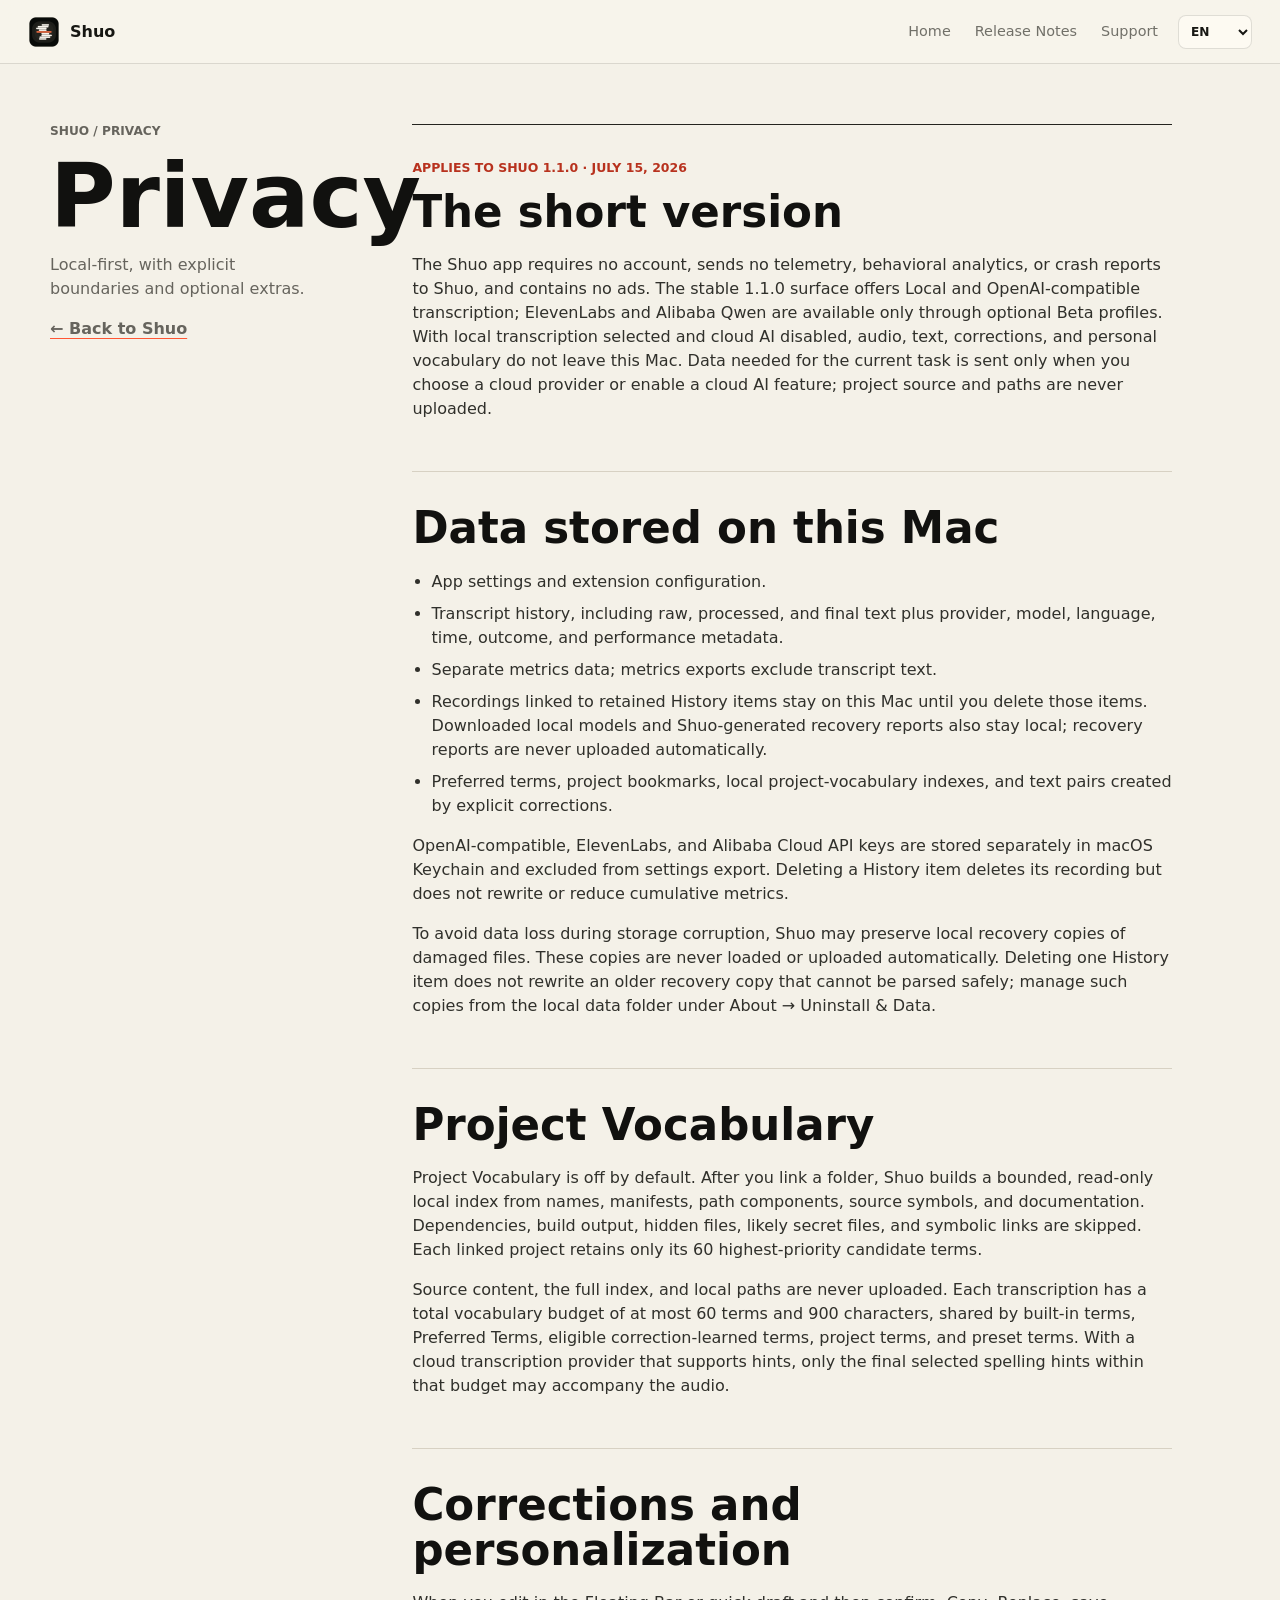
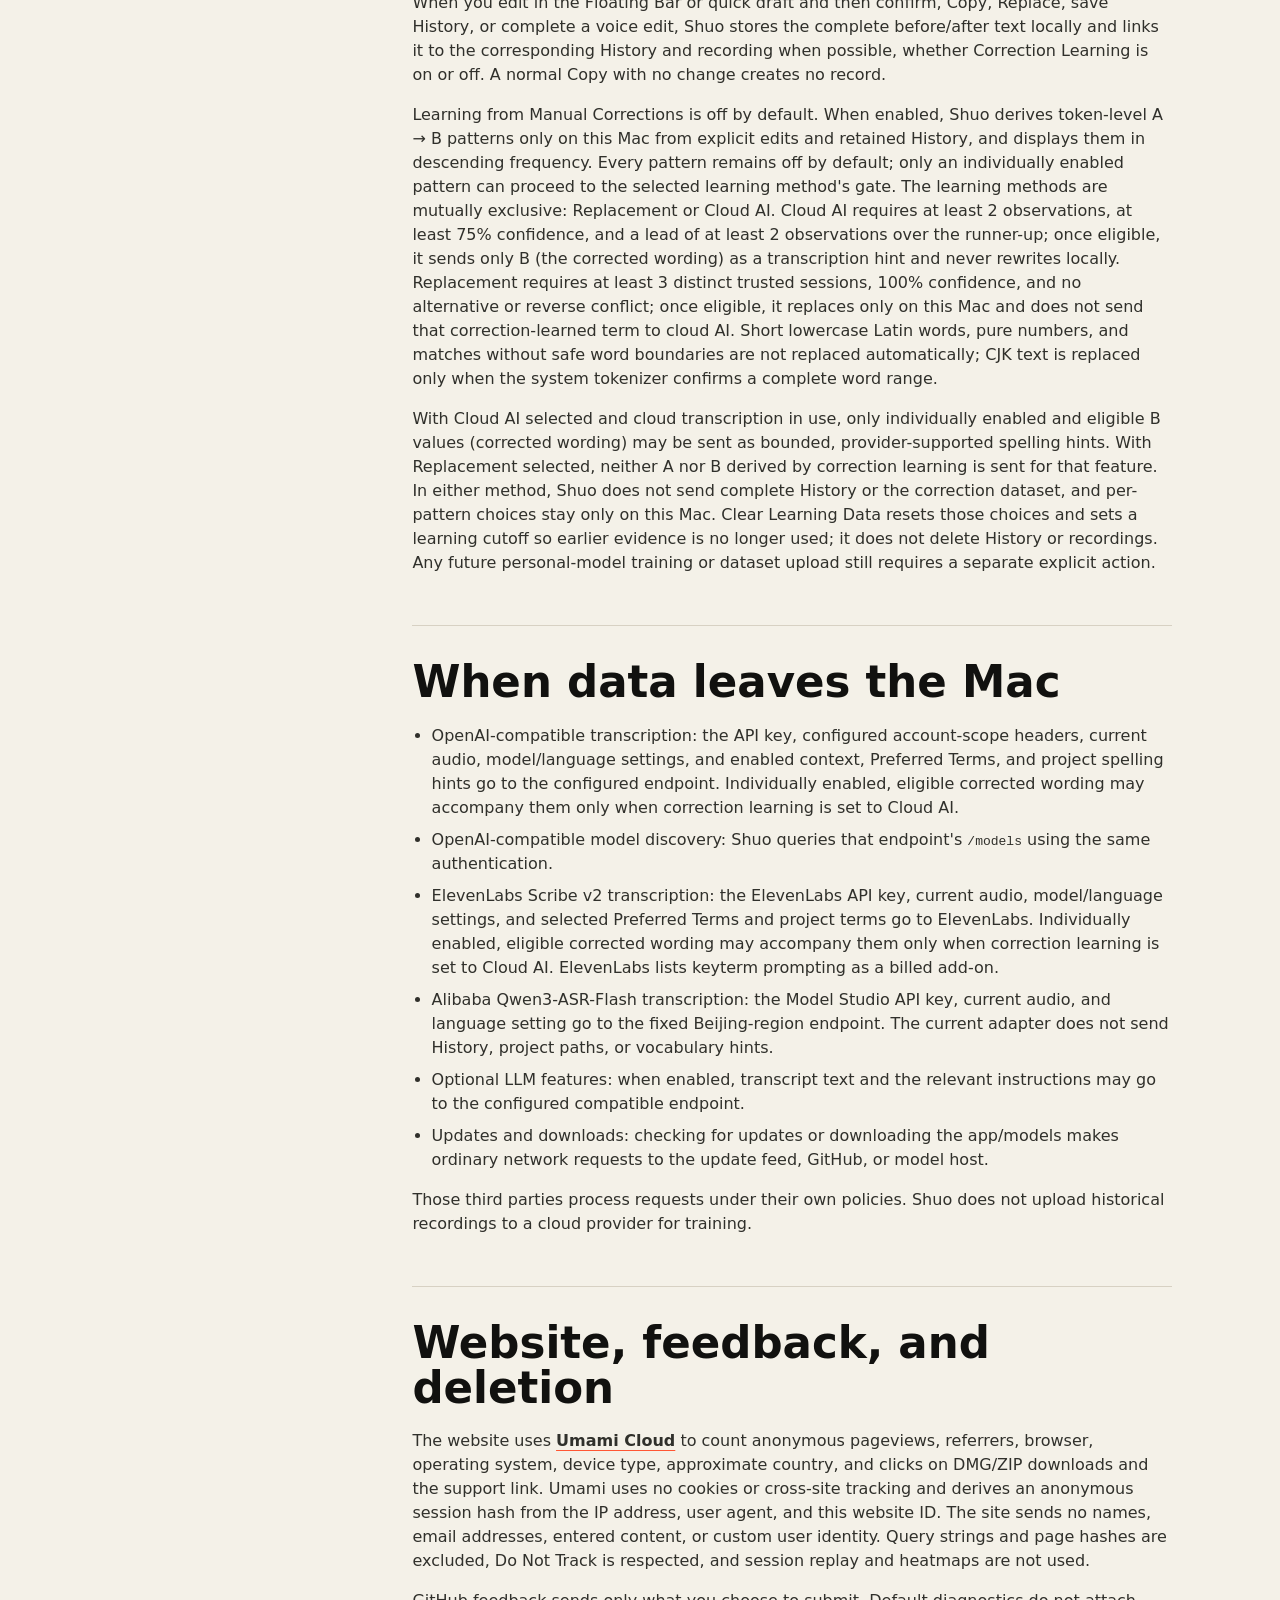
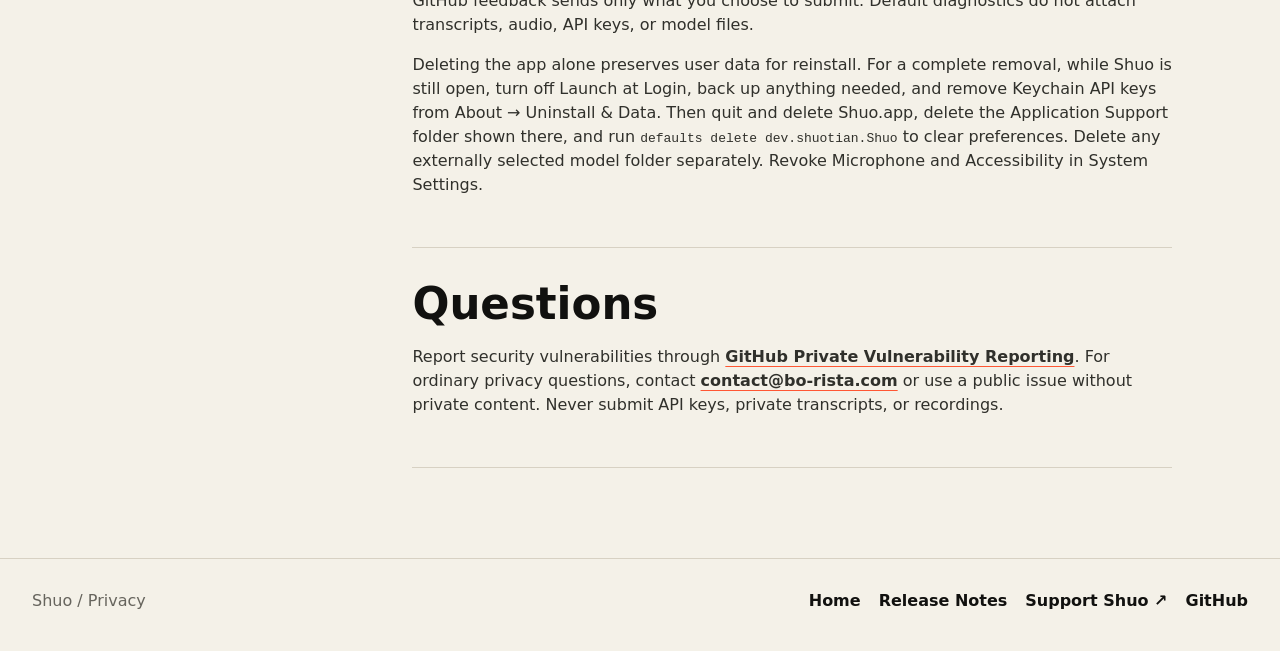
==== commit bebc8c7e: "Shuo 1.1.0 source" ====
--- a/web/privacy.html
+++ b/web/privacy.html
@@ -27,7 +27,7 @@
     <meta name="twitter:description" content="How Shuo stores audio, transcripts, corrections, and project vocabulary, and when selected cloud features send data off this Mac.">
     <meta name="twitter:image" content="https://stcheng.github.io/shuo/assets/shuo-icon.png">
     <title>Privacy — Shuo</title>
-    <script type="application/ld+json">{"@context":"https://schema.org","@type":"WebPage","name":"Privacy — Shuo","description":"How Shuo stores audio, transcripts, corrections, and project vocabulary, and when selected cloud features send data off this Mac.","url":"https://stcheng.github.io/shuo/privacy.html","inLanguage":["en","zh-Hans","zh-Hant","ja"],"isPartOf":{"@type":"WebSite","name":"Shuo","url":"https://stcheng.github.io/shuo/"},"dateModified":"2026-07-14"}</script>
+    <script type="application/ld+json">{"@context":"https://schema.org","@type":"WebPage","name":"Privacy — Shuo","description":"How Shuo stores audio, transcripts, corrections, and project vocabulary, and when selected cloud features send data off this Mac.","url":"https://stcheng.github.io/shuo/privacy.html","inLanguage":["en","zh-Hans","zh-Hant","ja"],"isPartOf":{"@type":"WebSite","name":"Shuo","url":"https://stcheng.github.io/shuo/"},"dateModified":"2026-07-15"}</script>
     <script defer src="https://cloud.umami.is/script.js" data-website-id="bcb36453-df04-4498-aa66-6ae00ed1094f" data-domains="stcheng.github.io" data-exclude-search="true" data-exclude-hash="true" data-do-not-track="true"></script>
     <link rel="icon" href="assets/shuo-icon.png">
     <link rel="apple-touch-icon" href="assets/shuo-icon.png">
@@ -102,10 +102,10 @@
         <article class="document-content">
           <section class="document-block">
             <p class="document-meta">
-              <span class="lang lang-zh">适用于 Shuo 1.0.0 · 2026 年 7 月 14 日</span>
-              <span class="lang lang-zh-hant">適用於 Shuo 1.0.0 · 2026 年 7 月 14 日</span>
-              <span class="lang lang-ja">Shuo 1.0.0 に適用 · 2026年7月14日</span>
-              <span class="lang lang-en">Applies to Shuo 1.0.0 · July 14, 2026</span>
+              <span class="lang lang-zh">适用于 Shuo 1.1.0 · 2026 年 7 月 15 日</span>
+              <span class="lang lang-zh-hant">適用於 Shuo 1.1.0 · 2026 年 7 月 15 日</span>
+              <span class="lang lang-ja">Shuo 1.1.0 に適用 · 2026年7月15日</span>
+              <span class="lang lang-en">Applies to Shuo 1.1.0 · July 15, 2026</span>
             </p>
             <h2>
               <span class="lang lang-zh">简短版本</span>
@@ -114,10 +114,10 @@
               <span class="lang lang-en">The short version</span>
             </h2>
             <p>
-              <span class="lang lang-zh">Shuo App 不需要账号，不会向 Shuo 发送遥测、行为分析或崩溃报告，也没有广告。1.0.0 的稳定入口提供本地与 OpenAI-compatible 转写；ElevenLabs 与阿里云通义只作为可选 Beta 服务提供。选择本地转写并关闭云端 AI 时，语音、文字、修正与个人词汇不会离开这台 Mac。只有在你选择云端服务或启用云端 AI 功能时，当前任务所需的数据才会发送给相应服务商；项目源文件与路径不会上传。</span>
-              <span class="lang lang-zh-hant">Shuo App 不需要帳號，不會向 Shuo 傳送遙測資料、使用行為分析資料或當機報告，也沒有廣告。1.0.0 的穩定入口提供本機與 OpenAI 相容轉寫；ElevenLabs 與阿里雲通義僅作為選用的 Beta 服務提供。選擇本機轉寫並關閉雲端 AI 時，音訊、文字、修正與個人詞彙都不會離開這台 Mac。只有在你選擇雲端服務或啟用雲端 AI 功能時，目前任務所需的資料才會傳送給對應服務商；專案原始檔與路徑不會上傳。</span>
-              <span class="lang lang-ja">Shuo Appの利用にアカウントは不要です。AppからShuoへテレメトリ、利用状況の分析データ、クラッシュレポートを送信せず、広告も表示しません。1.0.0の安定版ではローカル文字起こしとOpenAI互換文字起こしを提供し、ElevenLabsとAlibaba Qwenはオプションのベータ版サービスとしてのみ利用できます。ローカル文字起こしを選び、クラウドAIを無効にすると、音声、テキスト、修正、個人用語はこのMacから出ません。クラウドサービスを選ぶかクラウドAI機能を有効にした場合に限り、現在の処理に必要なデータが該当するサービスへ送信されます。プロジェクトのソースファイルとパスはアップロードされません。</span>
-              <span class="lang lang-en">The Shuo app requires no account, sends no telemetry, behavioral analytics, or crash reports to Shuo, and contains no ads. The stable 1.0.0 surface offers Local and OpenAI-compatible transcription; ElevenLabs and Alibaba Qwen are available only through optional Beta profiles. With local transcription selected and cloud AI disabled, audio, text, corrections, and personal vocabulary do not leave this Mac. Data needed for the current task is sent only when you choose a cloud provider or enable a cloud AI feature; project source and paths are never uploaded.</span>
+              <span class="lang lang-zh">Shuo App 不需要账号，不会向 Shuo 发送遥测、行为分析或崩溃报告，也没有广告。1.1.0 的稳定入口提供本地与 OpenAI-compatible 转写；ElevenLabs 与阿里云通义只作为可选 Beta 服务提供。选择本地转写并关闭云端 AI 时，语音、文字、修正与个人词汇不会离开这台 Mac。只有在你选择云端服务或启用云端 AI 功能时，当前任务所需的数据才会发送给相应服务商；项目源文件与路径不会上传。</span>
+              <span class="lang lang-zh-hant">Shuo App 不需要帳號，不會向 Shuo 傳送遙測資料、使用行為分析資料或當機報告，也沒有廣告。1.1.0 的穩定入口提供本機與 OpenAI 相容轉寫；ElevenLabs 與阿里雲通義僅作為選用的 Beta 服務提供。選擇本機轉寫並關閉雲端 AI 時，音訊、文字、修正與個人詞彙都不會離開這台 Mac。只有在你選擇雲端服務或啟用雲端 AI 功能時，目前任務所需的資料才會傳送給對應服務商；專案原始檔與路徑不會上傳。</span>
+              <span class="lang lang-ja">Shuo Appの利用にアカウントは不要です。AppからShuoへテレメトリ、利用状況の分析データ、クラッシュレポートを送信せず、広告も表示しません。1.1.0の安定版ではローカル文字起こしとOpenAI互換文字起こしを提供し、ElevenLabsとAlibaba Qwenはオプションのベータ版サービスとしてのみ利用できます。ローカル文字起こしを選び、クラウドAIを無効にすると、音声、テキスト、修正、個人用語はこのMacから出ません。クラウドサービスを選ぶかクラウドAI機能を有効にした場合に限り、現在の処理に必要なデータが該当するサービスへ送信されます。プロジェクトのソースファイルとパスはアップロードされません。</span>
+              <span class="lang lang-en">The Shuo app requires no account, sends no telemetry, behavioral analytics, or crash reports to Shuo, and contains no ads. The stable 1.1.0 surface offers Local and OpenAI-compatible transcription; ElevenLabs and Alibaba Qwen are available only through optional Beta profiles. With local transcription selected and cloud AI disabled, audio, text, corrections, and personal vocabulary do not leave this Mac. Data needed for the current task is sent only when you choose a cloud provider or enable a cloud AI feature; project source and paths are never uploaded.</span>
             </p>
           </section>
 
@@ -274,6 +274,6 @@
         <a href="https://github.com/stcheng/shuo">GitHub</a>
       </div>
     </footer>
-    <script src="script.js?v=20260714-release"></script>
+    <script src="script.js?v=20260715-release"></script>
   </body>
 </html>
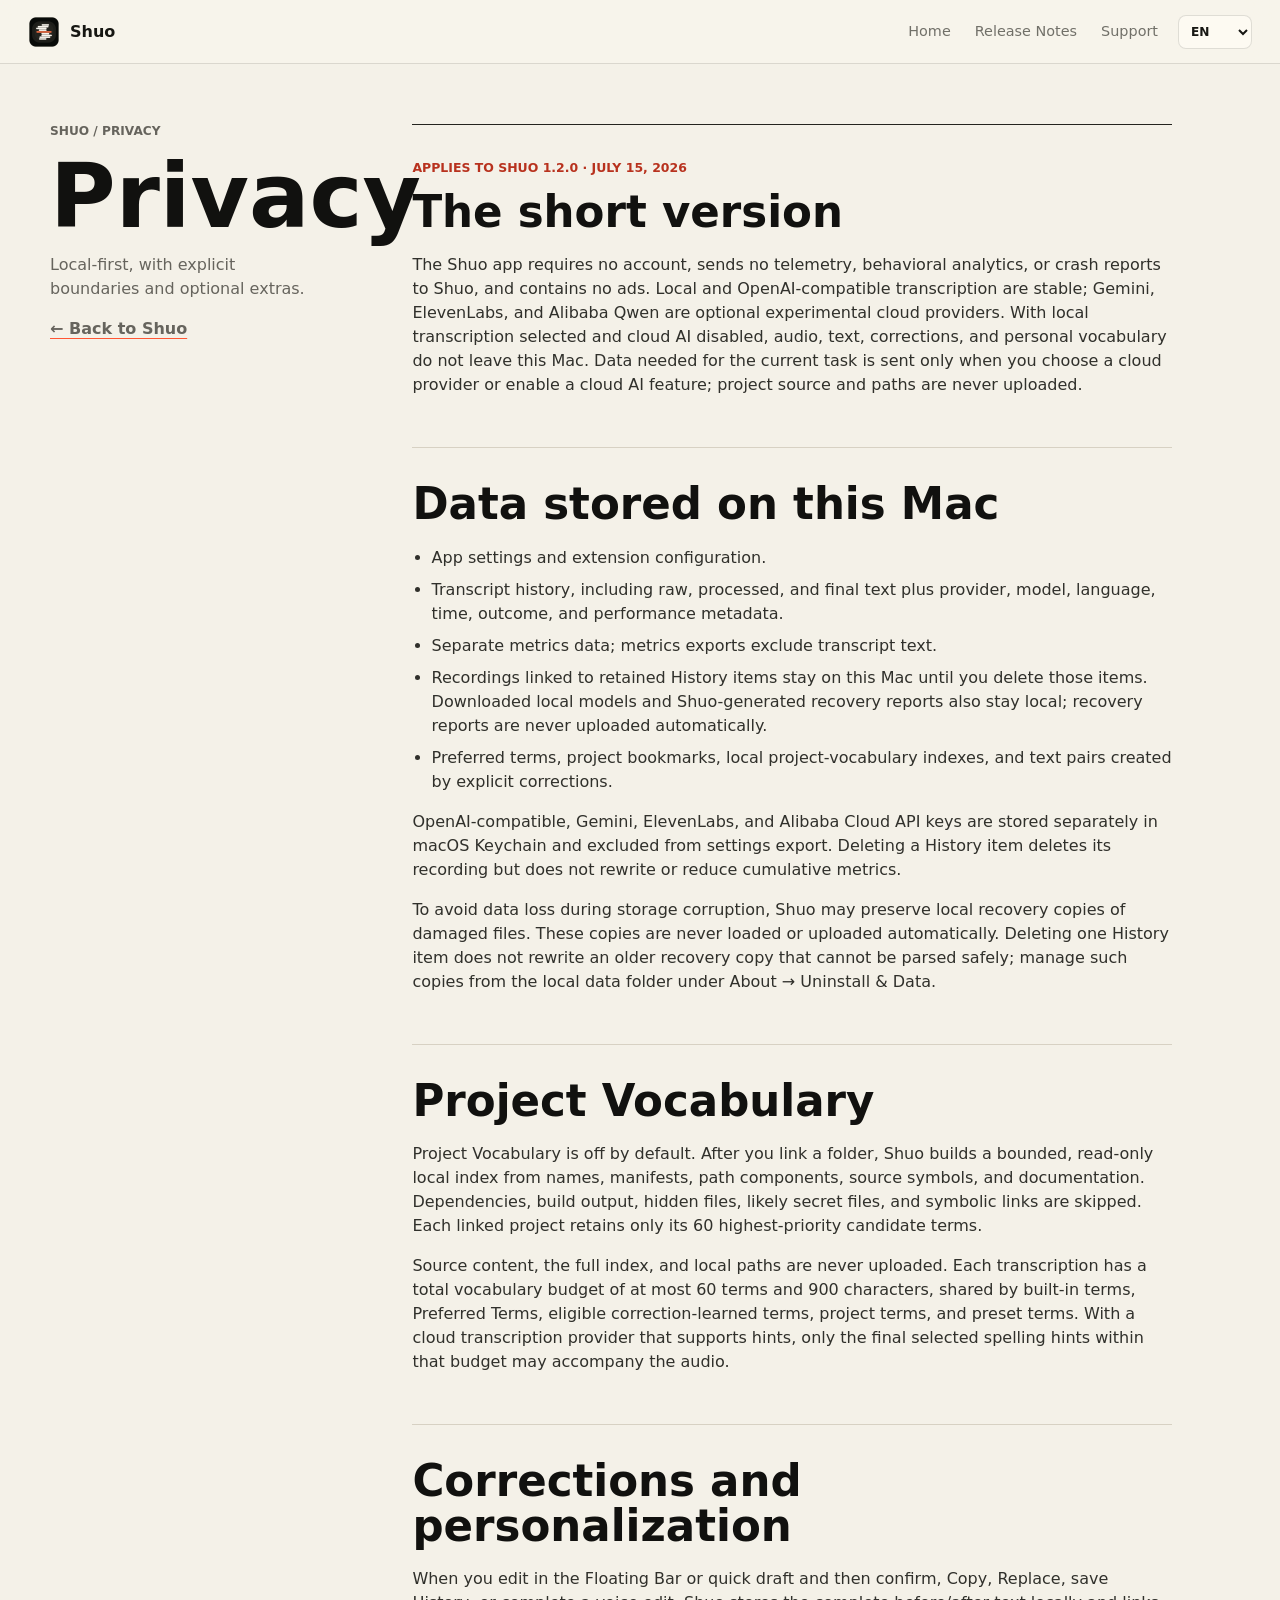
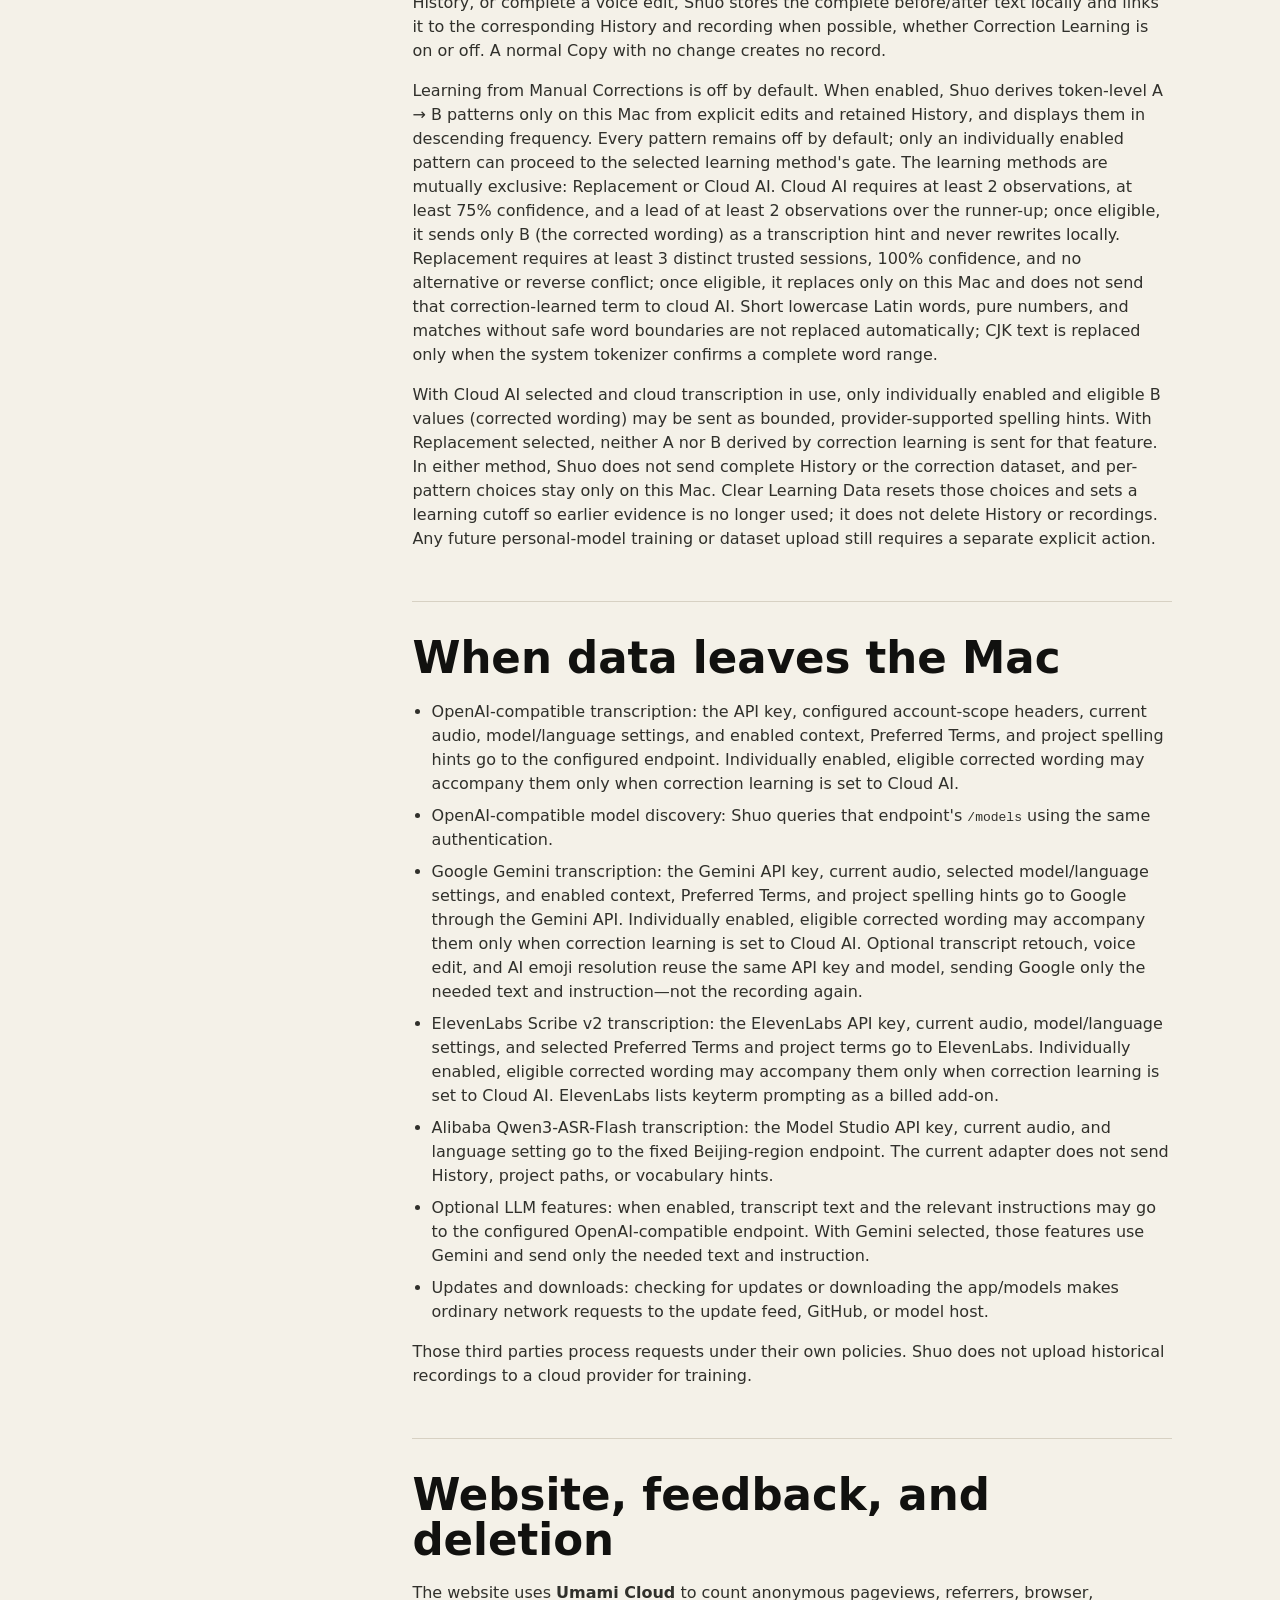
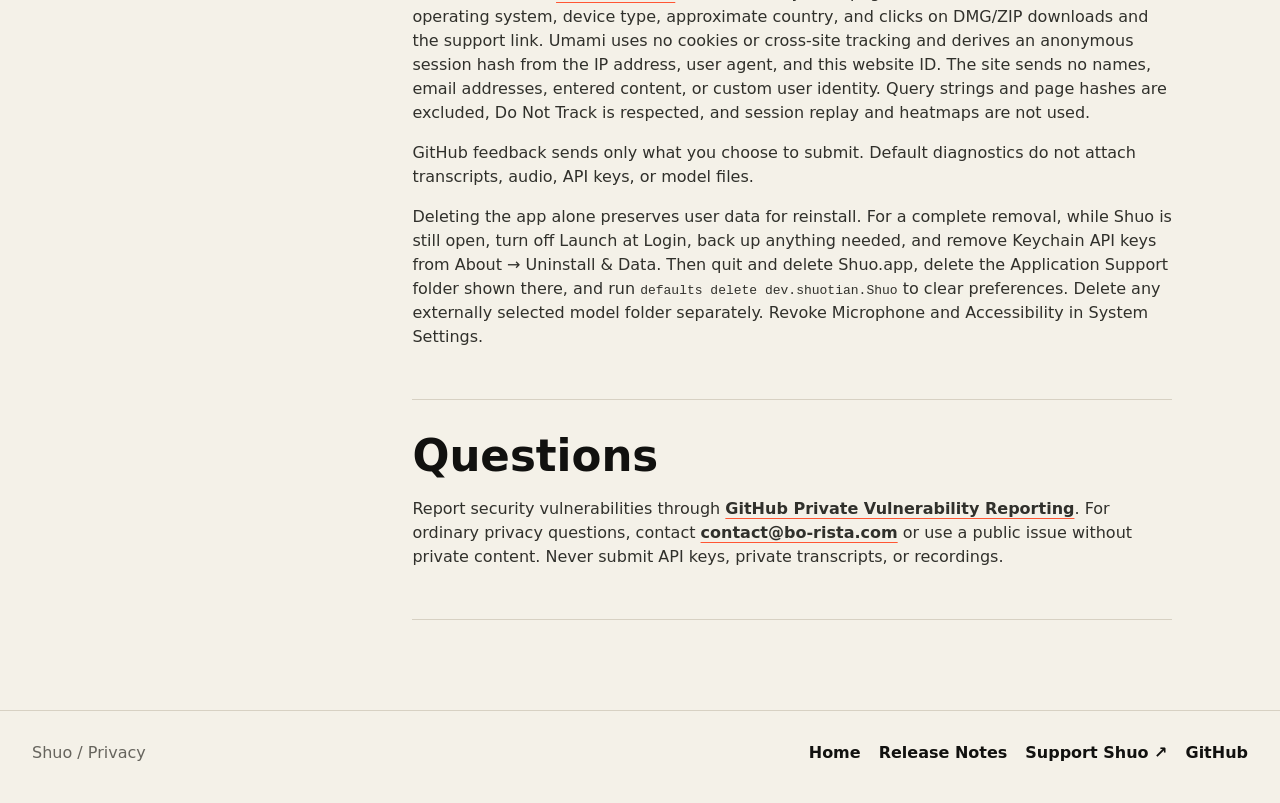
==== commit acf65bc8: "release: prepare 1.2.0 source" ====
--- a/web/privacy.html
+++ b/web/privacy.html
@@ -102,10 +102,10 @@
         <article class="document-content">
           <section class="document-block">
             <p class="document-meta">
-              <span class="lang lang-zh">适用于 Shuo 1.1.0 · 2026 年 7 月 15 日</span>
-              <span class="lang lang-zh-hant">適用於 Shuo 1.1.0 · 2026 年 7 月 15 日</span>
-              <span class="lang lang-ja">Shuo 1.1.0 に適用 · 2026年7月15日</span>
-              <span class="lang lang-en">Applies to Shuo 1.1.0 · July 15, 2026</span>
+              <span class="lang lang-zh">适用于 Shuo 1.2.0 · 2026 年 7 月 15 日</span>
+              <span class="lang lang-zh-hant">適用於 Shuo 1.2.0 · 2026 年 7 月 15 日</span>
+              <span class="lang lang-ja">Shuo 1.2.0 に適用 · 2026年7月15日</span>
+              <span class="lang lang-en">Applies to Shuo 1.2.0 · July 15, 2026</span>
             </p>
             <h2>
               <span class="lang lang-zh">简短版本</span>
@@ -114,10 +114,10 @@
               <span class="lang lang-en">The short version</span>
             </h2>
             <p>
-              <span class="lang lang-zh">Shuo App 不需要账号，不会向 Shuo 发送遥测、行为分析或崩溃报告，也没有广告。1.1.0 的稳定入口提供本地与 OpenAI-compatible 转写；ElevenLabs 与阿里云通义只作为可选 Beta 服务提供。选择本地转写并关闭云端 AI 时，语音、文字、修正与个人词汇不会离开这台 Mac。只有在你选择云端服务或启用云端 AI 功能时，当前任务所需的数据才会发送给相应服务商；项目源文件与路径不会上传。</span>
-              <span class="lang lang-zh-hant">Shuo App 不需要帳號，不會向 Shuo 傳送遙測資料、使用行為分析資料或當機報告，也沒有廣告。1.1.0 的穩定入口提供本機與 OpenAI 相容轉寫；ElevenLabs 與阿里雲通義僅作為選用的 Beta 服務提供。選擇本機轉寫並關閉雲端 AI 時，音訊、文字、修正與個人詞彙都不會離開這台 Mac。只有在你選擇雲端服務或啟用雲端 AI 功能時，目前任務所需的資料才會傳送給對應服務商；專案原始檔與路徑不會上傳。</span>
-              <span class="lang lang-ja">Shuo Appの利用にアカウントは不要です。AppからShuoへテレメトリ、利用状況の分析データ、クラッシュレポートを送信せず、広告も表示しません。1.1.0の安定版ではローカル文字起こしとOpenAI互換文字起こしを提供し、ElevenLabsとAlibaba Qwenはオプションのベータ版サービスとしてのみ利用できます。ローカル文字起こしを選び、クラウドAIを無効にすると、音声、テキスト、修正、個人用語はこのMacから出ません。クラウドサービスを選ぶかクラウドAI機能を有効にした場合に限り、現在の処理に必要なデータが該当するサービスへ送信されます。プロジェクトのソースファイルとパスはアップロードされません。</span>
-              <span class="lang lang-en">The Shuo app requires no account, sends no telemetry, behavioral analytics, or crash reports to Shuo, and contains no ads. The stable 1.1.0 surface offers Local and OpenAI-compatible transcription; ElevenLabs and Alibaba Qwen are available only through optional Beta profiles. With local transcription selected and cloud AI disabled, audio, text, corrections, and personal vocabulary do not leave this Mac. Data needed for the current task is sent only when you choose a cloud provider or enable a cloud AI feature; project source and paths are never uploaded.</span>
+              <span class="lang lang-zh">Shuo App 不需要账号，不会向 Shuo 发送遥测、行为分析或崩溃报告，也没有广告。本地与 OpenAI-compatible 转写是稳定入口；Gemini、ElevenLabs 与阿里云通义是可选的实验性云端服务。选择本地转写并关闭云端 AI 时，语音、文字、修正与个人词汇不会离开这台 Mac。只有在你选择云端服务或启用云端 AI 功能时，当前任务所需的数据才会发送给相应服务商；项目源文件与路径不会上传。</span>
+              <span class="lang lang-zh-hant">Shuo App 不需要帳號，不會向 Shuo 傳送遙測資料、使用行為分析資料或當機報告，也沒有廣告。本機與 OpenAI 相容轉寫為穩定入口；Gemini、ElevenLabs 與阿里雲通義是選用的實驗性雲端服務。選擇本機轉寫並關閉雲端 AI 時，音訊、文字、修正與個人詞彙都不會離開這台 Mac。只有在你選擇雲端服務或啟用雲端 AI 功能時，目前任務所需的資料才會傳送給對應服務商；專案原始檔與路徑不會上傳。</span>
+              <span class="lang lang-ja">Shuo Appの利用にアカウントは不要です。AppからShuoへテレメトリ、利用状況の分析データ、クラッシュレポートを送信せず、広告も表示しません。ローカル文字起こしとOpenAI互換文字起こしは安定版として提供し、Gemini、ElevenLabs、Alibaba Qwenは任意の実験的クラウドサービスです。ローカル文字起こしを選び、クラウドAIを無効にすると、音声、テキスト、修正、個人用語はこのMacから出ません。クラウドサービスを選ぶかクラウドAI機能を有効にした場合に限り、現在の処理に必要なデータが該当するサービスへ送信されます。プロジェクトのソースファイルとパスはアップロードされません。</span>
+              <span class="lang lang-en">The Shuo app requires no account, sends no telemetry, behavioral analytics, or crash reports to Shuo, and contains no ads. Local and OpenAI-compatible transcription are stable; Gemini, ElevenLabs, and Alibaba Qwen are optional experimental cloud providers. With local transcription selected and cloud AI disabled, audio, text, corrections, and personal vocabulary do not leave this Mac. Data needed for the current task is sent only when you choose a cloud provider or enable a cloud AI feature; project source and paths are never uploaded.</span>
             </p>
           </section>
 
@@ -136,10 +136,10 @@
               <li><span class="lang lang-zh">常用词、项目书签、本地项目词汇索引和明确纠正产生的文字对。</span><span class="lang lang-zh-hant">常用詞、專案書籤、本機專案詞彙索引，以及明確修正所產生的前後文字組合。</span><span class="lang lang-ja">優先用語、プロジェクトのブックマーク、ローカルのプロジェクト語彙索引、明示的な修正から作成された修正前後のテキスト。</span><span class="lang lang-en">Preferred terms, project bookmarks, local project-vocabulary indexes, and text pairs created by explicit corrections.</span></li>
             </ul>
             <p>
-              <span class="lang lang-zh">OpenAI-compatible、ElevenLabs 与阿里云 API Key 分别保存在 macOS 钥匙串，不写入设置导出。删除历史记录会删除对应录音，但不会回写或减少累计统计。</span>
-              <span class="lang lang-zh-hant">OpenAI-compatible、ElevenLabs 與阿里雲 API Key 會分別儲存在 macOS 鑰匙圈，不會寫入設定匯出。刪除「歷史」記錄會刪除對應錄音，但不會回寫或減少累計統計。</span>
-              <span class="lang lang-ja">OpenAI-compatible、ElevenLabs、Alibaba Cloud の API Key はそれぞれ macOS のキーチェーンに保存され、設定の書き出しには含まれません。履歴項目を削除すると対応する録音も削除されますが、累積統計が遡って変更または減算されることはありません。</span>
-              <span class="lang lang-en">OpenAI-compatible, ElevenLabs, and Alibaba Cloud API keys are stored separately in macOS Keychain and excluded from settings export. Deleting a History item deletes its recording but does not rewrite or reduce cumulative metrics.</span>
+              <span class="lang lang-zh">OpenAI-compatible、Gemini、ElevenLabs 与阿里云 API Key 分别保存在 macOS 钥匙串，不写入设置导出。删除历史记录会删除对应录音，但不会回写或减少累计统计。</span>
+              <span class="lang lang-zh-hant">OpenAI-compatible、Gemini、ElevenLabs 與阿里雲 API Key 會分別儲存在 macOS 鑰匙圈，不會寫入設定匯出。刪除「歷史」記錄會刪除對應錄音，但不會回寫或減少累計統計。</span>
+              <span class="lang lang-ja">OpenAI-compatible、Gemini、ElevenLabs、Alibaba Cloud の API Key はそれぞれ macOS のキーチェーンに保存され、設定の書き出しには含まれません。履歴項目を削除すると対応する録音も削除されますが、累積統計が遡って変更または減算されることはありません。</span>
+              <span class="lang lang-en">OpenAI-compatible, Gemini, ElevenLabs, and Alibaba Cloud API keys are stored separately in macOS Keychain and excluded from settings export. Deleting a History item deletes its recording but does not rewrite or reduce cumulative metrics.</span>
             </p>
             <p>
               <span class="lang lang-zh">为避免存储损坏造成数据丢失，Shuo 可能在本机保留损坏文件的恢复副本。这些副本不会被自动读取或上传；删除单条历史记录不会修改无法安全解析的旧恢复副本，你可以在“关于 → 卸载与数据”打开本地数据文件夹管理它们。</span>
@@ -207,9 +207,10 @@
             <ul>
               <li><span class="lang lang-zh">OpenAI-compatible 转写：API Key、账户 scope header、本次音频、模型/语言设置，以及启用的 context、常用词和项目拼写提示会发送到配置的 endpoint；只有在人工纠正学习选择“云端 AI”时，逐条开启且符合条件的修正后写法才可能一并发送。</span><span class="lang lang-zh-hant">OpenAI-compatible 轉寫：API Key、帳號 scope header、本次音訊、模型/語言設定，以及啟用的 context、常用詞與專案拼字提示會傳送至設定的端點；只有在人工修正學習選擇「雲端 AI」時，逐項開啟且符合條件的修正後寫法才可能一併傳送。</span><span class="lang lang-ja">OpenAI-compatible 文字起こし：API Key、設定済みのアカウント scope header、今回の音声、モデルと言語の設定、有効な context、優先用語、プロジェクトの表記ヒントが、設定したエンドポイントへ送信されます。手動修正からの学習で「クラウド AI」を選んでいる場合に限り、個別に有効化され条件を満たした修正後の表記も送信されることがあります。</span><span class="lang lang-en">OpenAI-compatible transcription: the API key, configured account-scope headers, current audio, model/language settings, and enabled context, Preferred Terms, and project spelling hints go to the configured endpoint. Individually enabled, eligible corrected wording may accompany them only when correction learning is set to Cloud AI.</span></li>
               <li><span class="lang lang-zh">OpenAI-compatible model discovery：Shuo 使用同一认证查询该 endpoint 的 <code>/models</code>。</span><span class="lang lang-zh-hant">OpenAI-compatible model discovery：Shuo 會使用相同的驗證資訊查詢該端點的 <code>/models</code>。</span><span class="lang lang-ja">OpenAI-compatible model discovery：Shuo は同じ認証情報を使って、そのエンドポイントの <code>/models</code> を照会します。</span><span class="lang lang-en">OpenAI-compatible model discovery: Shuo queries that endpoint's <code>/models</code> using the same authentication.</span></li>
+              <li><span class="lang lang-zh">Google Gemini 转写：Gemini API Key、本次音频、所选模型/语言设置，以及启用的 context、常用词和项目拼写提示会通过 Gemini API 发送给 Google；只有在人工纠正学习选择“云端 AI”时，逐条开启且符合条件的修正后写法才可能一并发送。可选的转写润色、语音编辑和 AI 表情会复用同一 API Key 与模型，仅向 Google 发送所需文本和指令，不会再次发送录音。</span><span class="lang lang-zh-hant">Google Gemini 轉寫：Gemini API 金鑰、目前音訊、所選模型/語言設定，以及已啟用的 context、常用詞和專案拼字提示會透過 Gemini API 傳送給 Google；只有在人工修正學習選擇「雲端 AI」時，逐項啟用且符合條件的修正後寫法才可能一併傳送。選用的轉寫潤飾、語音編輯和 AI 表情會重複使用相同 API 金鑰與模型，只會將所需文字與指令傳送給 Google，不會再次傳送錄音。</span><span class="lang lang-ja">Google Gemini 文字起こし：Gemini API キー、今回の音声、選択したモデルと言語設定、有効な context、優先用語、プロジェクトの表記ヒントが Gemini API を通じて Google に送信されます。手動修正からの学習で「クラウド AI」を選んでいる場合に限り、個別に有効化され条件を満たした修正後の表記も送信されることがあります。任意の文字起こし修正、音声編集、AI 絵文字は同じ API キーとモデルを再利用し、必要なテキストと指示だけを Google に送信します。録音を再送信することはありません。</span><span class="lang lang-en">Google Gemini transcription: the Gemini API key, current audio, selected model/language settings, and enabled context, Preferred Terms, and project spelling hints go to Google through the Gemini API. Individually enabled, eligible corrected wording may accompany them only when correction learning is set to Cloud AI. Optional transcript retouch, voice edit, and AI emoji resolution reuse the same API key and model, sending Google only the needed text and instruction—not the recording again.</span></li>
               <li><span class="lang lang-zh">ElevenLabs Scribe v2 转写：ElevenLabs API Key、本次音频、模型/语言设置，以及选中的常用词和项目词会发送到 ElevenLabs；只有在人工纠正学习选择“云端 AI”时，逐条开启且符合条件的修正后写法才可能一并发送。ElevenLabs 将 keyterm prompting 列为额外计费能力。</span><span class="lang lang-zh-hant">ElevenLabs Scribe v2 轉寫：ElevenLabs API Key、本次音訊、模型/語言設定，以及選取的常用詞與專案詞會傳送至 ElevenLabs；只有在人工修正學習選擇「雲端 AI」時，逐項開啟且符合條件的修正後寫法才可能一併傳送。ElevenLabs 將 keyterm prompting 列為額外計費功能。</span><span class="lang lang-ja">ElevenLabs Scribe v2 文字起こし：ElevenLabs API Key、今回の音声、モデルと言語の設定、選ばれた優先用語とプロジェクト用語が ElevenLabs へ送信されます。手動修正からの学習で「クラウド AI」を選んでいる場合に限り、個別に有効化され条件を満たした修正後の表記も送信されることがあります。ElevenLabs は keyterm prompting を追加課金機能として案内しています。</span><span class="lang lang-en">ElevenLabs Scribe v2 transcription: the ElevenLabs API key, current audio, model/language settings, and selected Preferred Terms and project terms go to ElevenLabs. Individually enabled, eligible corrected wording may accompany them only when correction learning is set to Cloud AI. ElevenLabs lists keyterm prompting as a billed add-on.</span></li>
               <li><span class="lang lang-zh">阿里云通义 Qwen3-ASR-Flash 转写：阿里云百炼 API Key、本次音频和语言设置会发送到固定的北京地域端点；当前适配不会发送历史、项目路径或词汇提示。</span><span class="lang lang-zh-hant">阿里雲通義 Qwen3-ASR-Flash 轉寫：阿里雲百煉 API Key、本次音訊與語言設定會傳送至固定的北京地區端點；目前的介接不會傳送「歷史」記錄、專案路徑或詞彙提示。</span><span class="lang lang-ja">Alibaba Qwen3-ASR-Flash 文字起こし：Model Studio API Key、今回の音声、言語設定が、北京リージョンの固定エンドポイントへ送信されます。現在のアダプターは履歴、プロジェクトのパス、語彙ヒントを送信しません。</span><span class="lang lang-en">Alibaba Qwen3-ASR-Flash transcription: the Model Studio API key, current audio, and language setting go to the fixed Beijing-region endpoint. The current adapter does not send History, project paths, or vocabulary hints.</span></li>
-              <li><span class="lang lang-zh">可选 LLM 功能：启用时，转写文字和对应指令可能发送到配置的兼容端点。</span><span class="lang lang-zh-hant">可選的 LLM 功能：啟用時，轉寫文字與對應指令可能會傳送至設定的相容端點。</span><span class="lang lang-ja">任意のLLM機能：有効にすると、文字起こしテキストと関連する指示が、設定した互換エンドポイントへ送信されることがあります。</span><span class="lang lang-en">Optional LLM features: when enabled, transcript text and the relevant instructions may go to the configured compatible endpoint.</span></li>
+              <li><span class="lang lang-zh">可选 LLM 功能：启用时，转写文字和对应指令可能发送到配置的 OpenAI-compatible 接口；选择 Gemini 时，这些功能会改用 Gemini，并只发送所需文本和指令。</span><span class="lang lang-zh-hant">選用的 LLM 功能：啟用時，轉寫文字與對應指令可能會傳送至設定的 OpenAI 相容端點；選擇 Gemini 時，這些功能會改用 Gemini，且只會傳送所需文字與指令。</span><span class="lang lang-ja">任意のLLM機能：有効にすると、文字起こしテキストと関連する指示が設定したOpenAI互換エンドポイントへ送信されることがあります。Geminiを選択した場合、これらの機能はGeminiを使用し、必要なテキストと指示だけを送信します。</span><span class="lang lang-en">Optional LLM features: when enabled, transcript text and the relevant instructions may go to the configured OpenAI-compatible endpoint. With Gemini selected, those features use Gemini and send only the needed text and instruction.</span></li>
               <li><span class="lang lang-zh">更新与下载：检查更新、下载 App 或模型会向更新源、GitHub 或模型托管方发送普通网络请求。</span><span class="lang lang-zh-hant">更新與下載：檢查更新、下載 App 或模型時，會向更新來源、GitHub 或模型託管服務發出一般網路請求。</span><span class="lang lang-ja">アップデートとダウンロード：アップデートの確認、App やモデルのダウンロードでは、アップデート配信元、GitHub、またはモデルのホスティング先へ通常のネットワークリクエストを送信します。</span><span class="lang lang-en">Updates and downloads: checking for updates or downloading the app/models makes ordinary network requests to the update feed, GitHub, or model host.</span></li>
             </ul>
             <p>
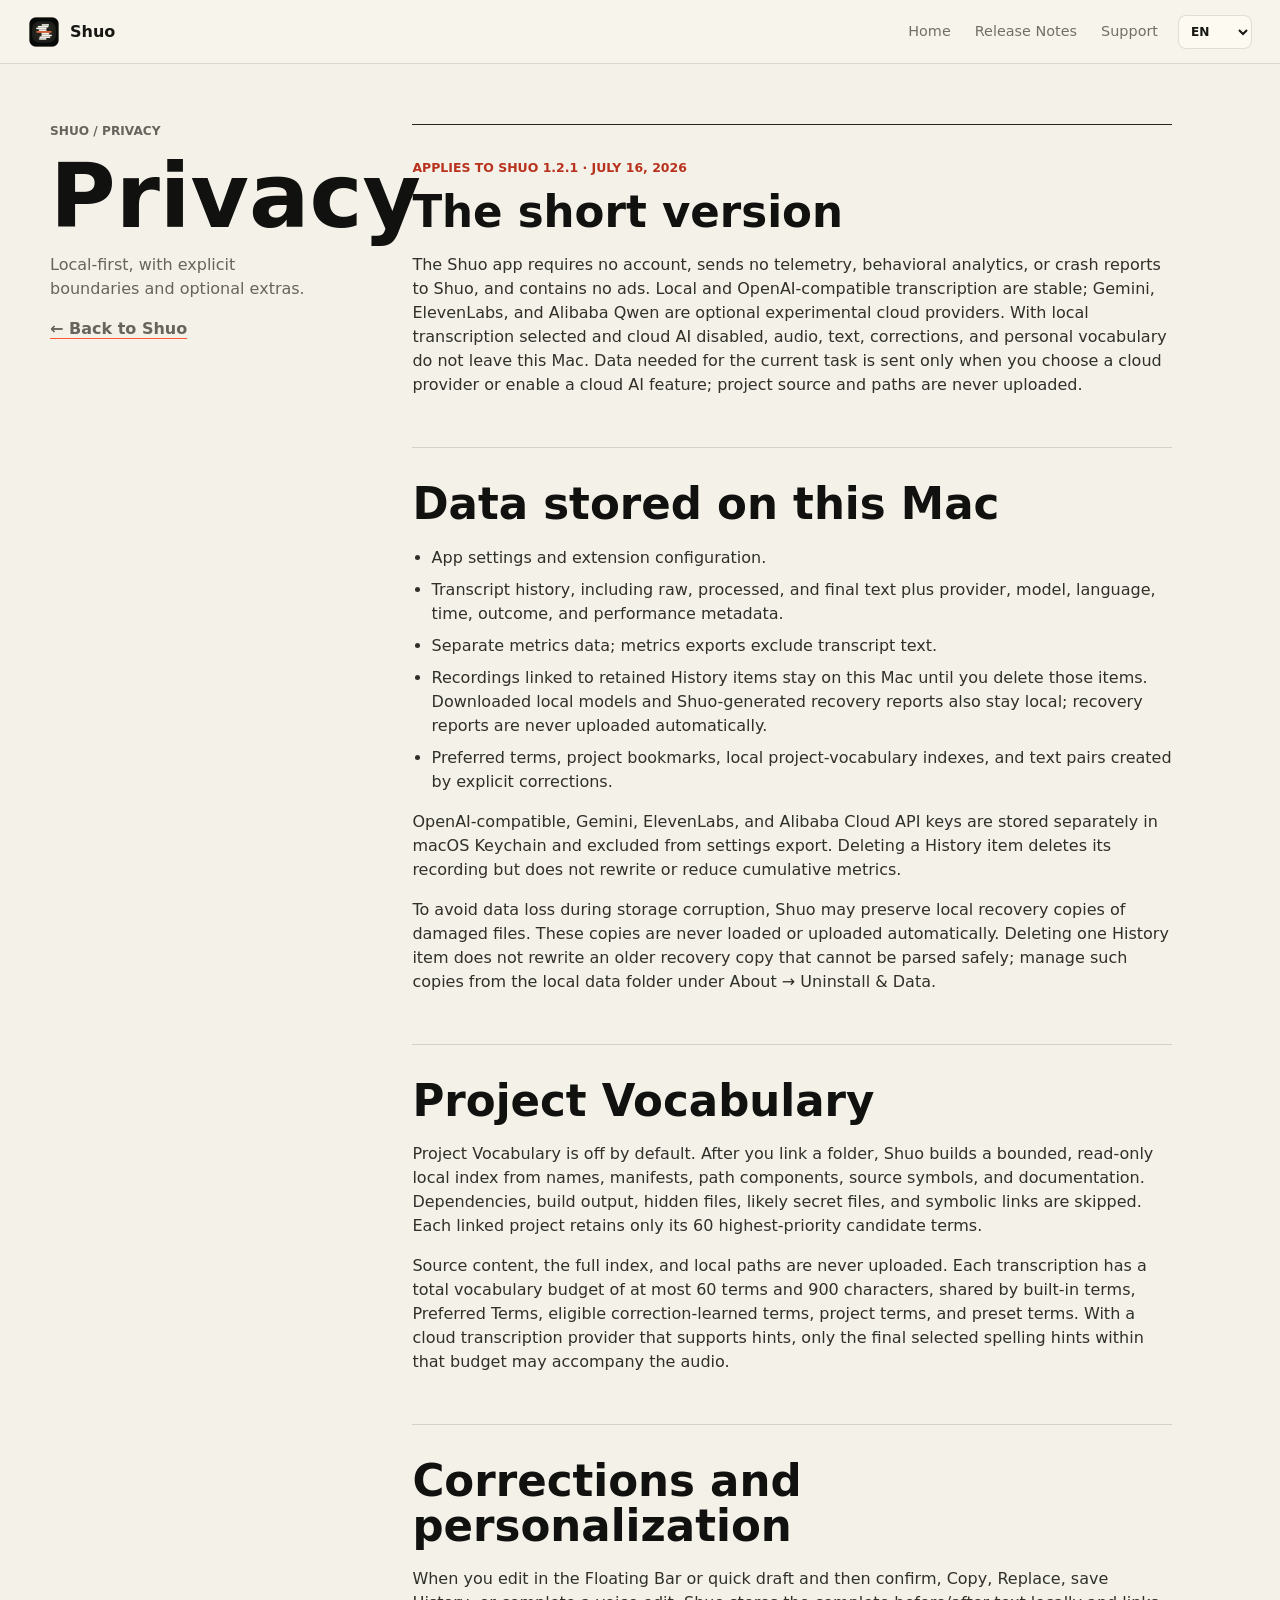
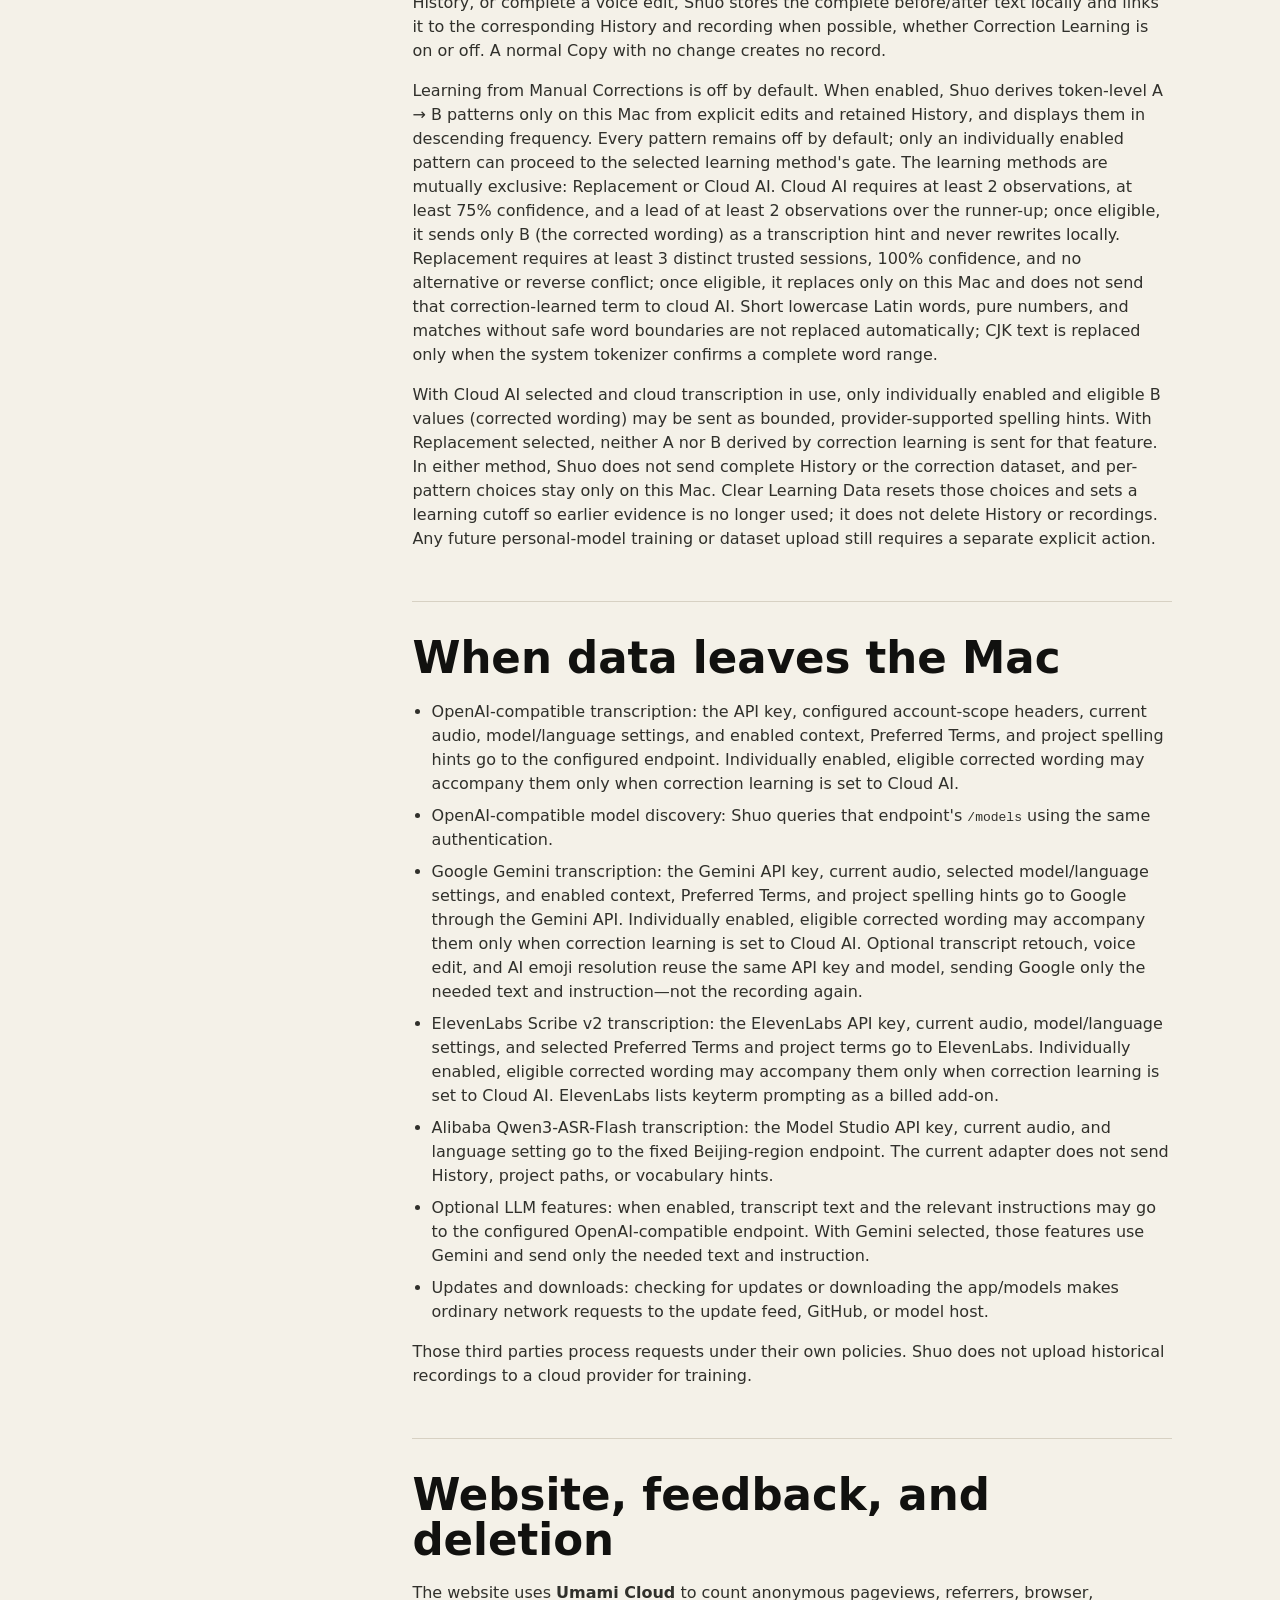
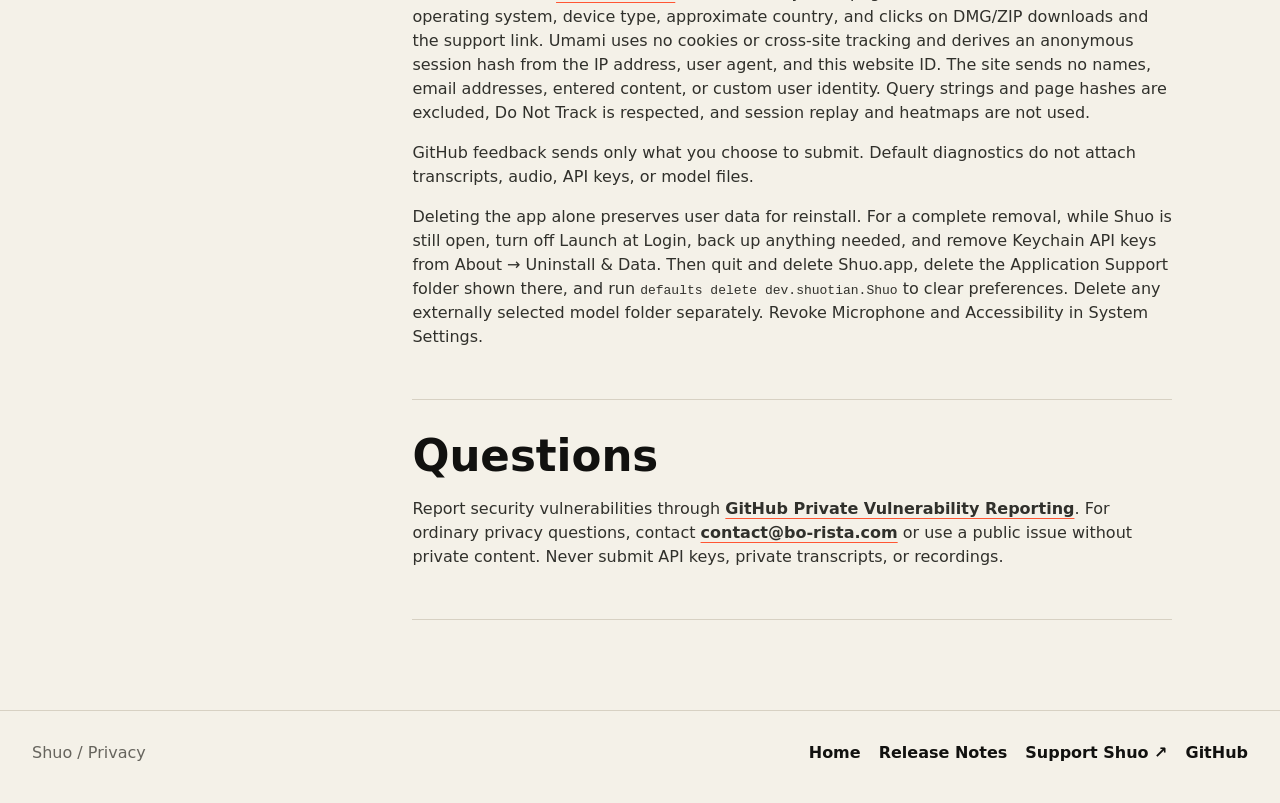
==== commit c789cba0: "release: prepare 1.2.1" ====
--- a/web/privacy.html
+++ b/web/privacy.html
@@ -27,7 +27,7 @@
     <meta name="twitter:description" content="How Shuo stores audio, transcripts, corrections, and project vocabulary, and when selected cloud features send data off this Mac.">
     <meta name="twitter:image" content="https://stcheng.github.io/shuo/assets/shuo-icon.png">
     <title>Privacy — Shuo</title>
-    <script type="application/ld+json">{"@context":"https://schema.org","@type":"WebPage","name":"Privacy — Shuo","description":"How Shuo stores audio, transcripts, corrections, and project vocabulary, and when selected cloud features send data off this Mac.","url":"https://stcheng.github.io/shuo/privacy.html","inLanguage":["en","zh-Hans","zh-Hant","ja"],"isPartOf":{"@type":"WebSite","name":"Shuo","url":"https://stcheng.github.io/shuo/"},"dateModified":"2026-07-15"}</script>
+    <script type="application/ld+json">{"@context":"https://schema.org","@type":"WebPage","name":"Privacy — Shuo","description":"How Shuo stores audio, transcripts, corrections, and project vocabulary, and when selected cloud features send data off this Mac.","url":"https://stcheng.github.io/shuo/privacy.html","inLanguage":["en","zh-Hans","zh-Hant","ja"],"isPartOf":{"@type":"WebSite","name":"Shuo","url":"https://stcheng.github.io/shuo/"},"dateModified":"2026-07-16"}</script>
     <script defer src="https://cloud.umami.is/script.js" data-website-id="bcb36453-df04-4498-aa66-6ae00ed1094f" data-domains="stcheng.github.io" data-exclude-search="true" data-exclude-hash="true" data-do-not-track="true"></script>
     <link rel="icon" href="assets/shuo-icon.png">
     <link rel="apple-touch-icon" href="assets/shuo-icon.png">
@@ -102,10 +102,10 @@
         <article class="document-content">
           <section class="document-block">
             <p class="document-meta">
-              <span class="lang lang-zh">适用于 Shuo 1.2.0 · 2026 年 7 月 15 日</span>
-              <span class="lang lang-zh-hant">適用於 Shuo 1.2.0 · 2026 年 7 月 15 日</span>
-              <span class="lang lang-ja">Shuo 1.2.0 に適用 · 2026年7月15日</span>
-              <span class="lang lang-en">Applies to Shuo 1.2.0 · July 15, 2026</span>
+              <span class="lang lang-zh">适用于 Shuo 1.2.1 · 2026 年 7 月 16 日</span>
+              <span class="lang lang-zh-hant">適用於 Shuo 1.2.1 · 2026 年 7 月 16 日</span>
+              <span class="lang lang-ja">Shuo 1.2.1 に適用 · 2026年7月16日</span>
+              <span class="lang lang-en">Applies to Shuo 1.2.1 · July 16, 2026</span>
             </p>
             <h2>
               <span class="lang lang-zh">简短版本</span>
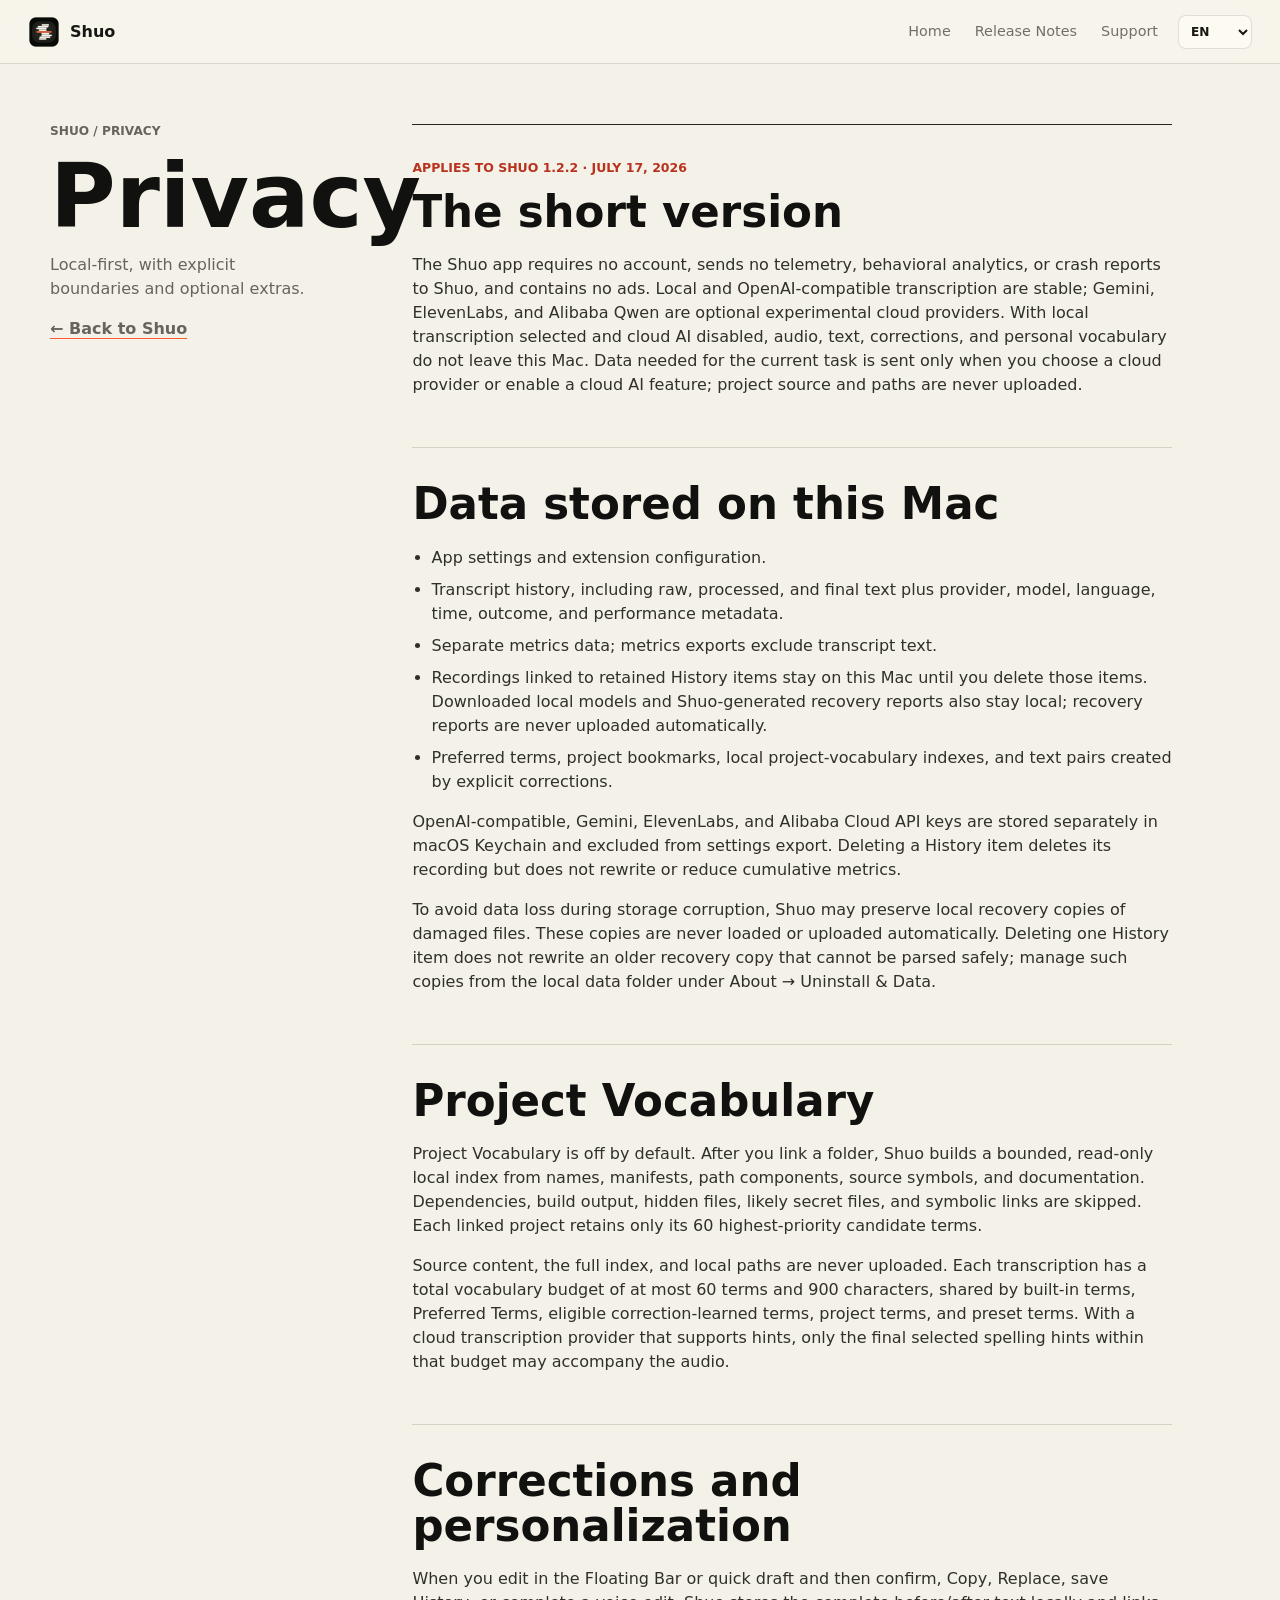
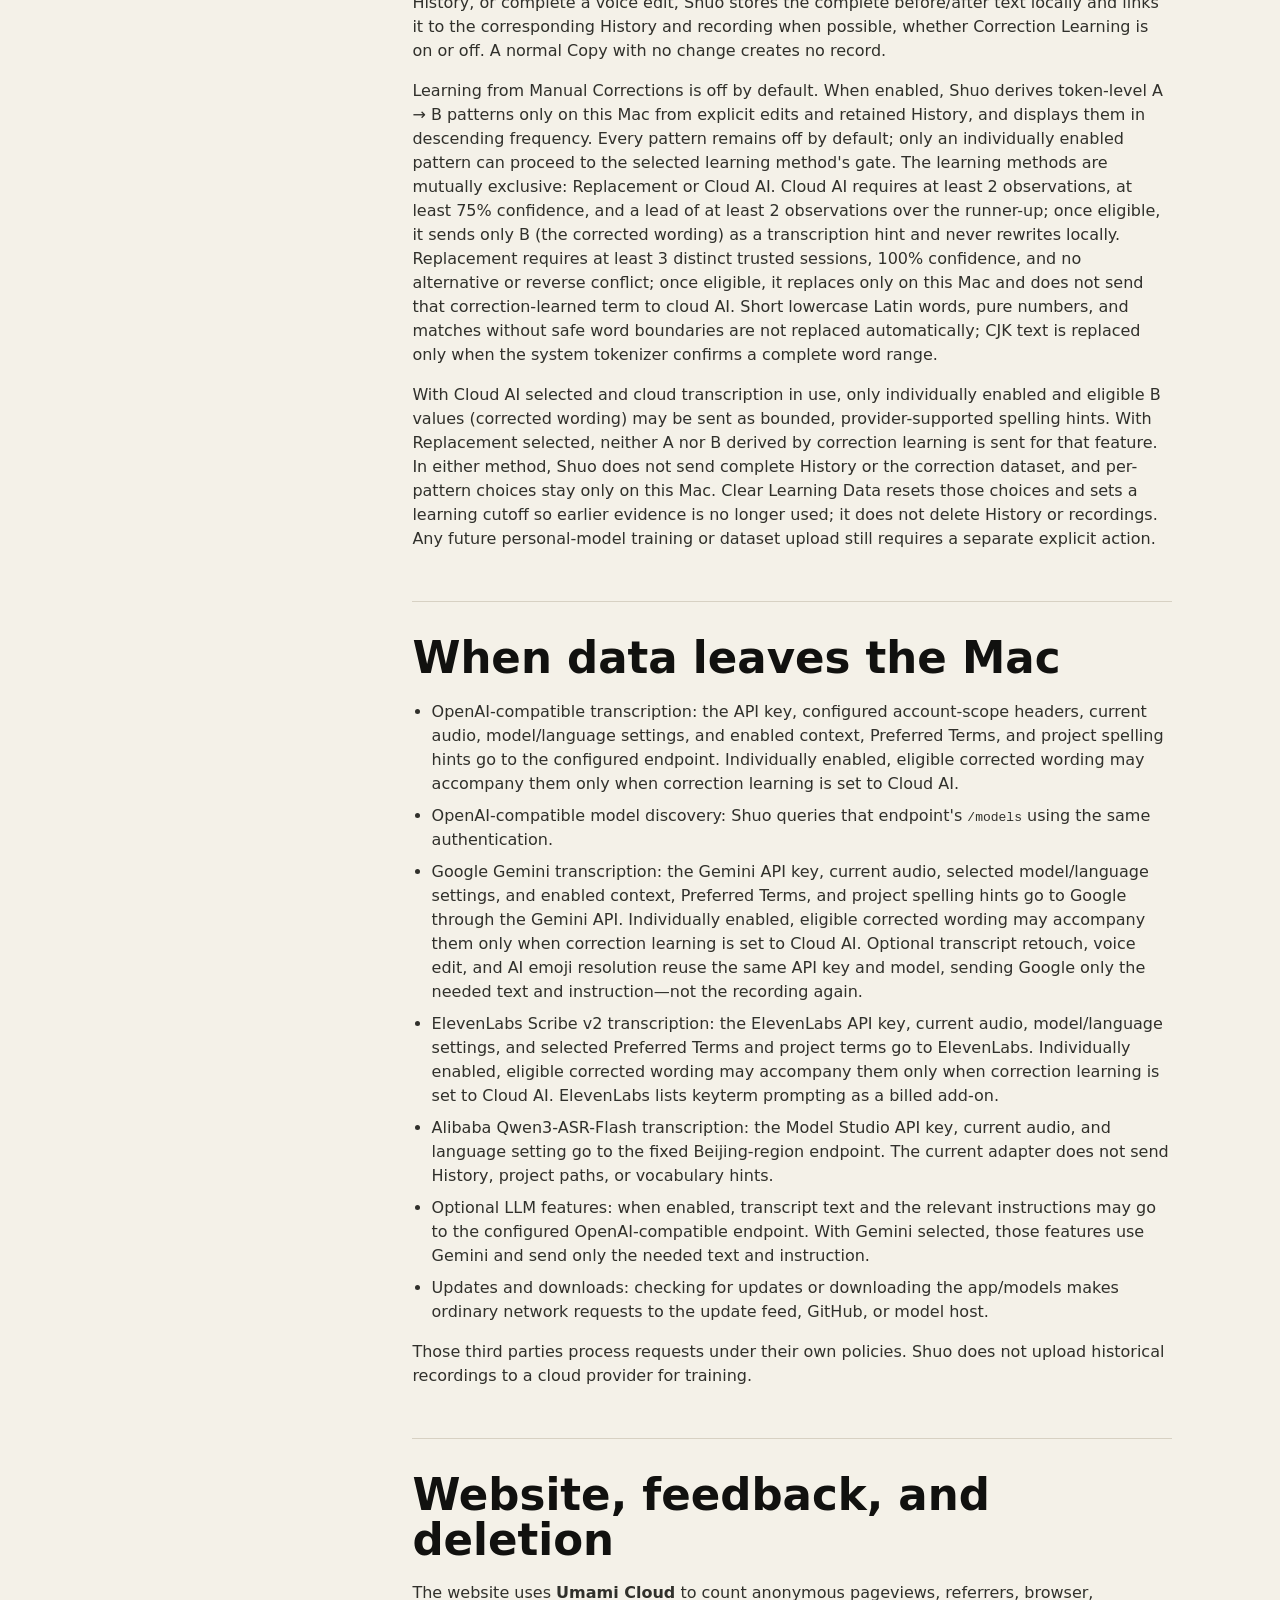
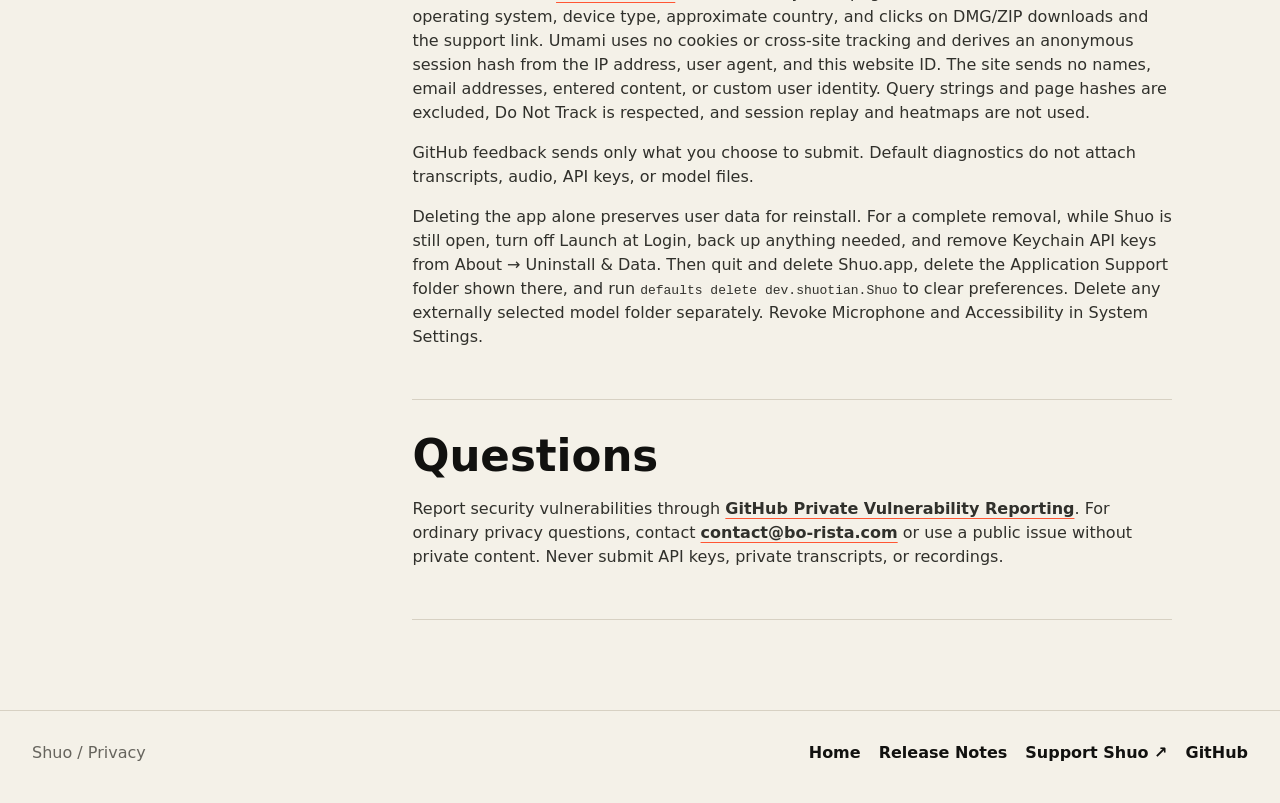
==== commit 35898176: "Release Shuo 1.2.2 Changelog: https://stcheng.github.io/shuo/release-notes.html#v1-2-2  Release: htt" ====
--- a/web/privacy.html
+++ b/web/privacy.html
@@ -102,10 +102,10 @@
         <article class="document-content">
           <section class="document-block">
             <p class="document-meta">
-              <span class="lang lang-zh">适用于 Shuo 1.2.1 · 2026 年 7 月 16 日</span>
-              <span class="lang lang-zh-hant">適用於 Shuo 1.2.1 · 2026 年 7 月 16 日</span>
-              <span class="lang lang-ja">Shuo 1.2.1 に適用 · 2026年7月16日</span>
-              <span class="lang lang-en">Applies to Shuo 1.2.1 · July 16, 2026</span>
+              <span class="lang lang-zh">适用于 Shuo 1.2.2 · 2026 年 7 月 17 日</span>
+              <span class="lang lang-zh-hant">適用於 Shuo 1.2.2 · 2026 年 7 月 17 日</span>
+              <span class="lang lang-ja">Shuo 1.2.2 に適用 · 2026年7月17日</span>
+              <span class="lang lang-en">Applies to Shuo 1.2.2 · July 17, 2026</span>
             </p>
             <h2>
               <span class="lang lang-zh">简短版本</span>
--- a/web/styles.css
+++ b/web/styles.css
@@ -1627,6 +1627,16 @@
   text-decoration: underline;
   text-decoration-color: var(--orange);
   text-underline-offset: 4px;
+}
+
+.release-version-index {
+  display: grid;
+  gap: 8px;
+  margin: 24px 0;
+}
+
+.release-version-index a {
+  width: fit-content;
 }
 
 .document-content {
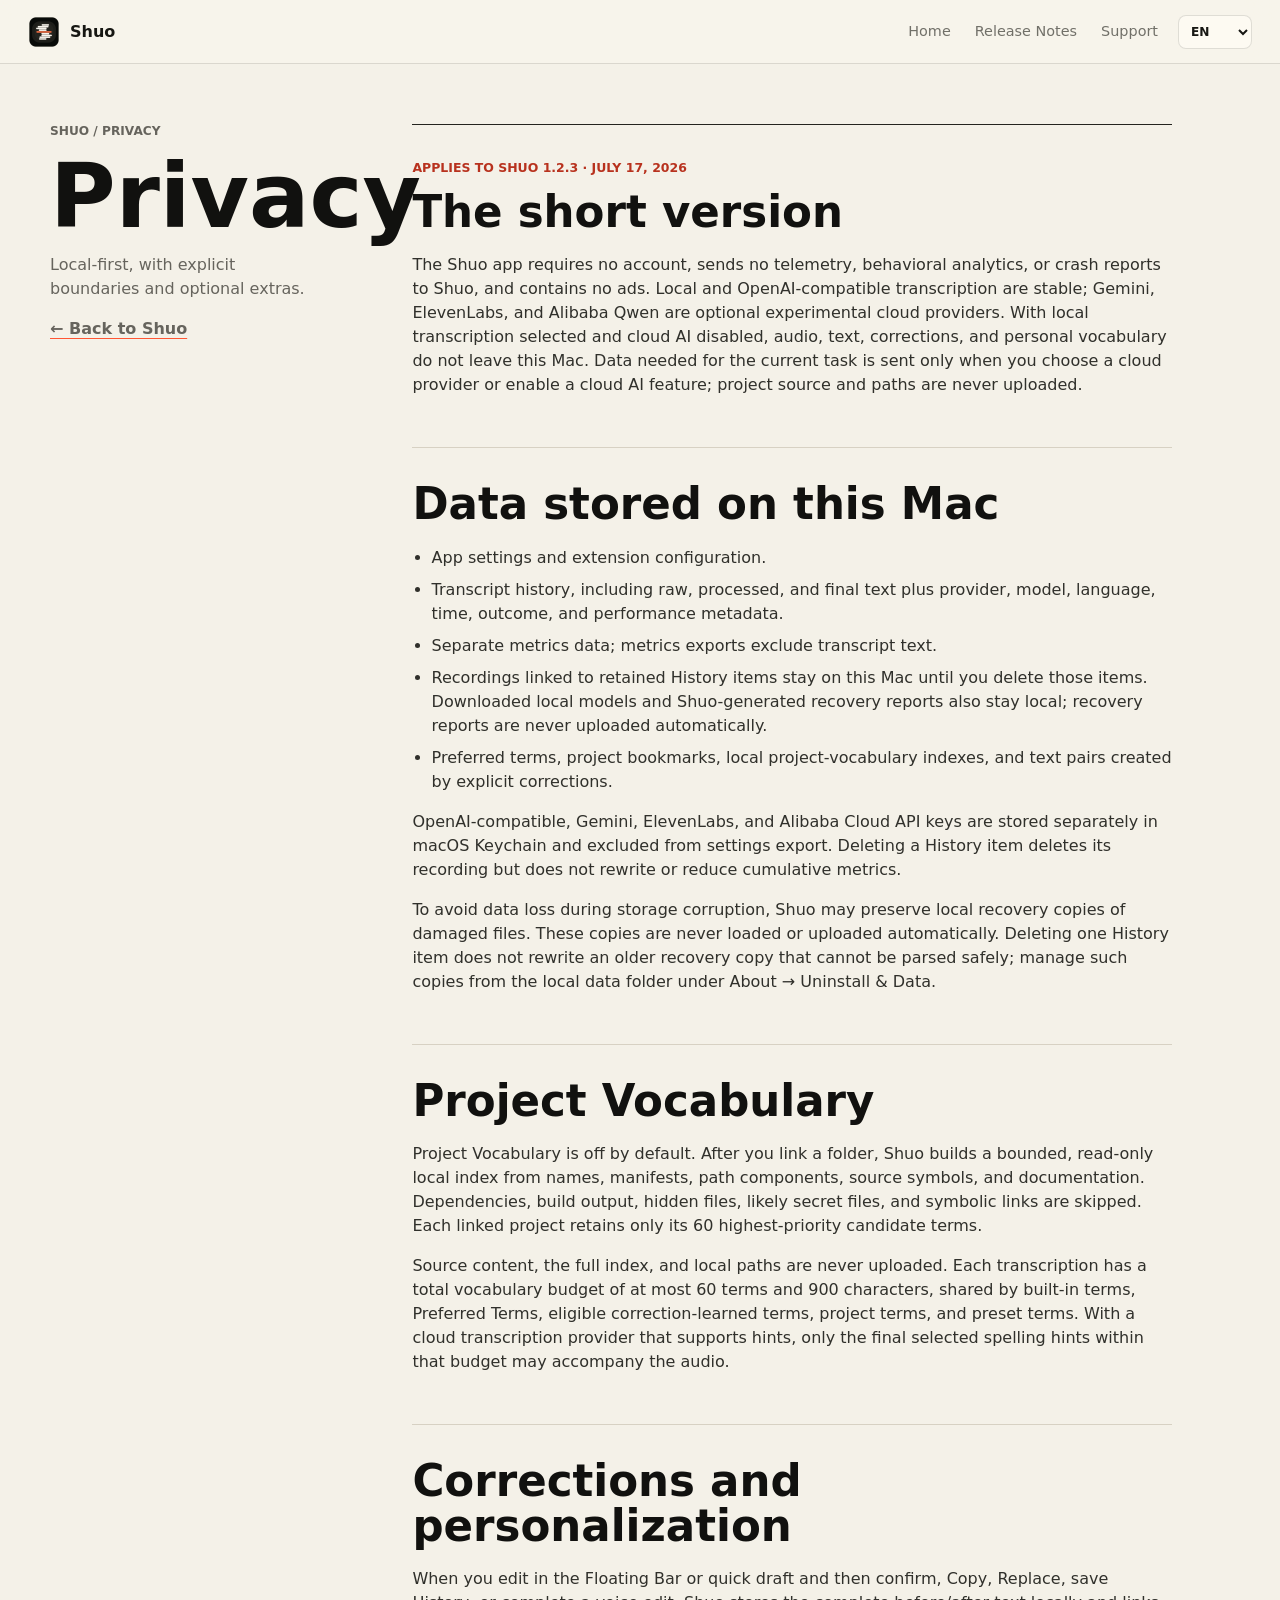
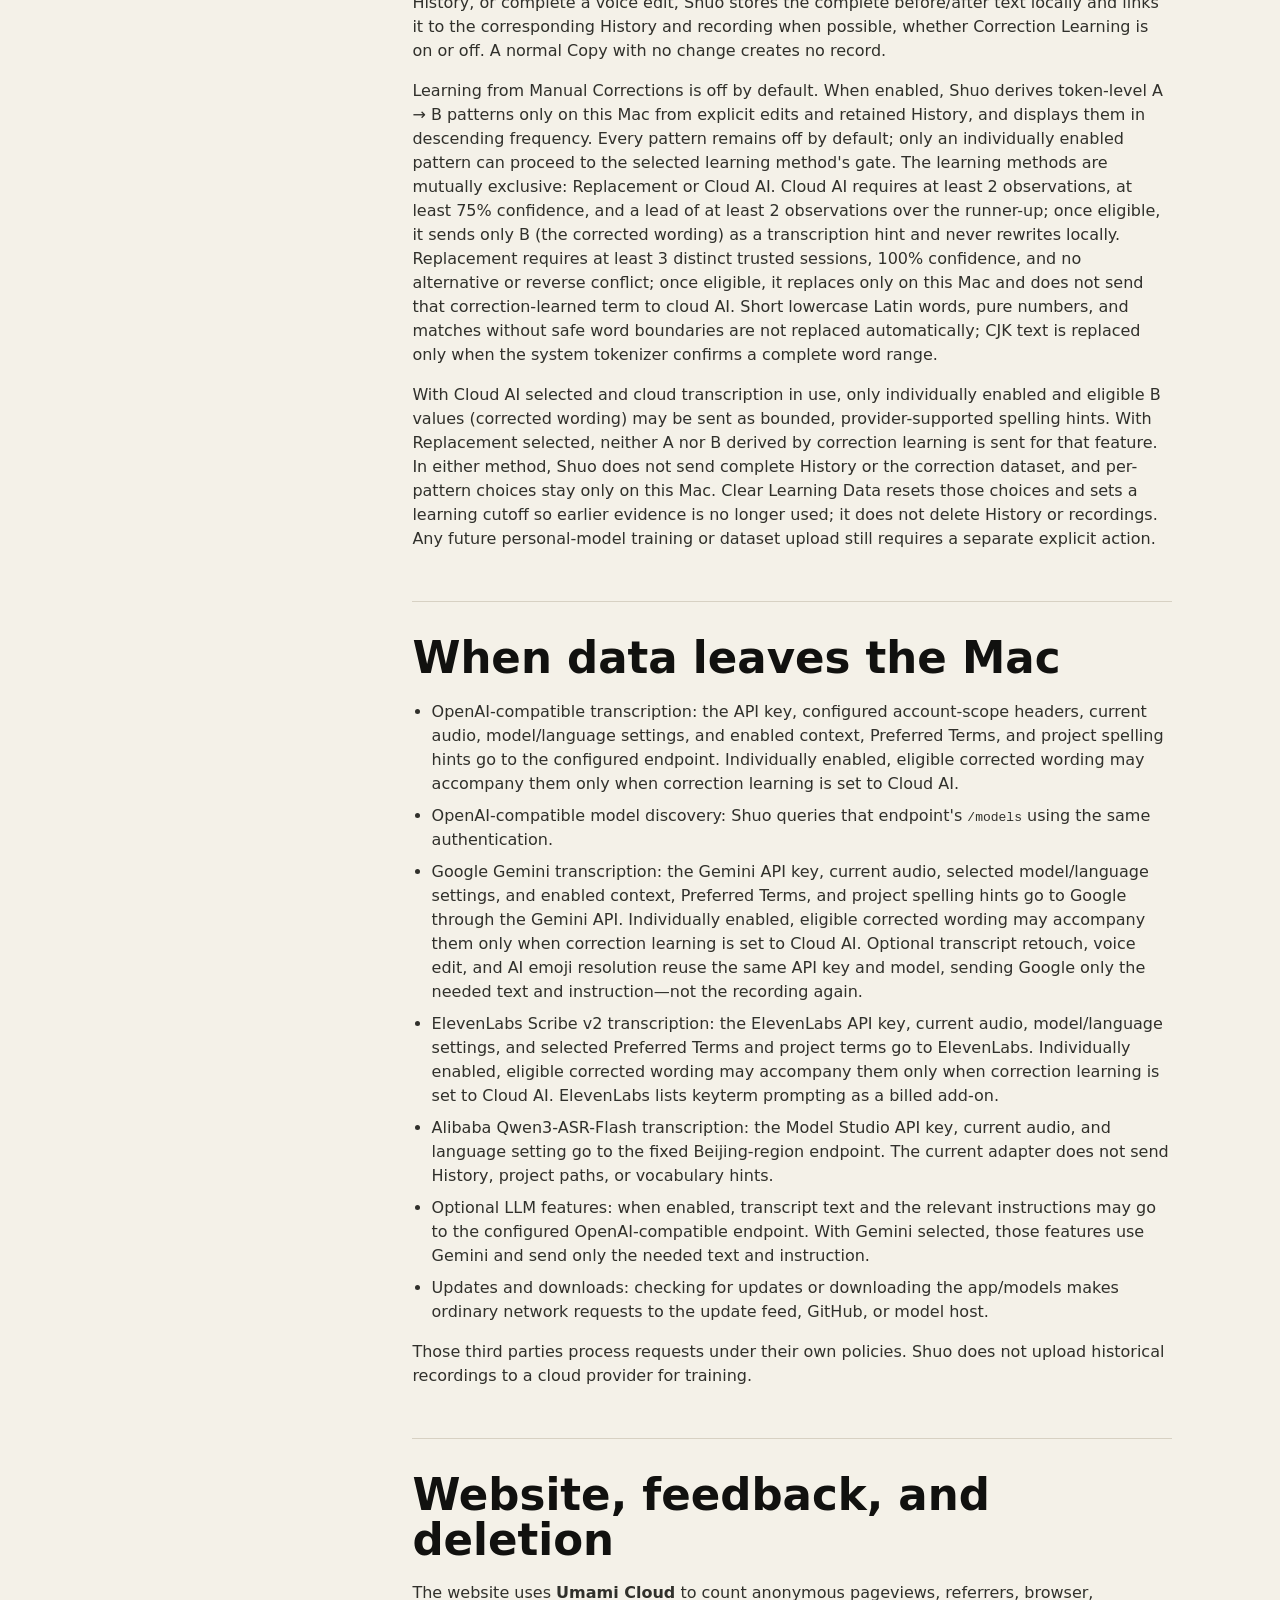
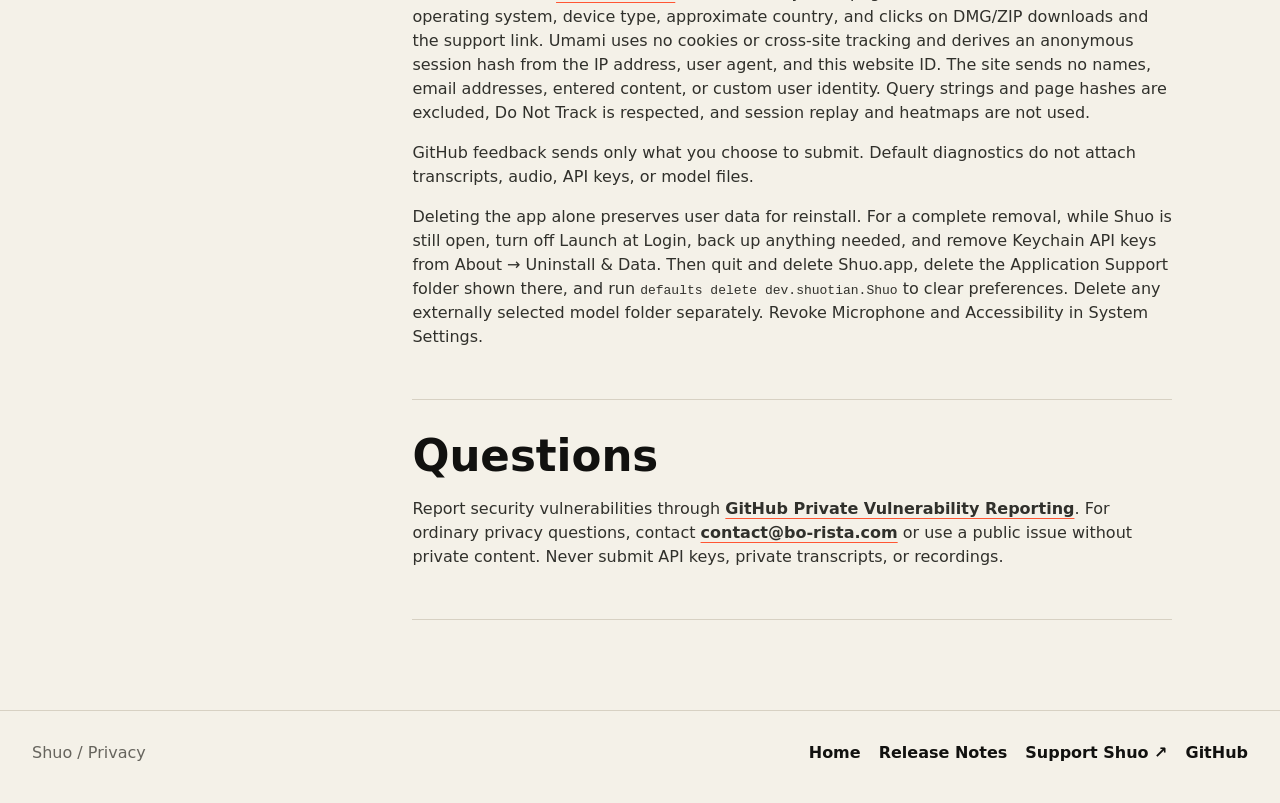
==== commit fb22b75d: "Release Shuo 1.2.3 Changelog: https://stcheng.github.io/shuo/release-notes.html#v1-2-3  Release: htt" ====
--- a/web/privacy.html
+++ b/web/privacy.html
@@ -27,7 +27,7 @@
     <meta name="twitter:description" content="How Shuo stores audio, transcripts, corrections, and project vocabulary, and when selected cloud features send data off this Mac.">
     <meta name="twitter:image" content="https://stcheng.github.io/shuo/assets/shuo-icon.png">
     <title>Privacy — Shuo</title>
-    <script type="application/ld+json">{"@context":"https://schema.org","@type":"WebPage","name":"Privacy — Shuo","description":"How Shuo stores audio, transcripts, corrections, and project vocabulary, and when selected cloud features send data off this Mac.","url":"https://stcheng.github.io/shuo/privacy.html","inLanguage":["en","zh-Hans","zh-Hant","ja"],"isPartOf":{"@type":"WebSite","name":"Shuo","url":"https://stcheng.github.io/shuo/"},"dateModified":"2026-07-16"}</script>
+    <script type="application/ld+json">{"@context":"https://schema.org","@type":"WebPage","name":"Privacy — Shuo","description":"How Shuo stores audio, transcripts, corrections, and project vocabulary, and when selected cloud features send data off this Mac.","url":"https://stcheng.github.io/shuo/privacy.html","inLanguage":["en","zh-Hans","zh-Hant","ja"],"isPartOf":{"@type":"WebSite","name":"Shuo","url":"https://stcheng.github.io/shuo/"},"dateModified":"2026-07-17"}</script>
     <script defer src="https://cloud.umami.is/script.js" data-website-id="bcb36453-df04-4498-aa66-6ae00ed1094f" data-domains="stcheng.github.io" data-exclude-search="true" data-exclude-hash="true" data-do-not-track="true"></script>
     <link rel="icon" href="assets/shuo-icon.png">
     <link rel="apple-touch-icon" href="assets/shuo-icon.png">
@@ -102,10 +102,10 @@
         <article class="document-content">
           <section class="document-block">
             <p class="document-meta">
-              <span class="lang lang-zh">适用于 Shuo 1.2.2 · 2026 年 7 月 17 日</span>
-              <span class="lang lang-zh-hant">適用於 Shuo 1.2.2 · 2026 年 7 月 17 日</span>
-              <span class="lang lang-ja">Shuo 1.2.2 に適用 · 2026年7月17日</span>
-              <span class="lang lang-en">Applies to Shuo 1.2.2 · July 17, 2026</span>
+              <span class="lang lang-zh">适用于 Shuo 1.2.3 · 2026 年 7 月 17 日</span>
+              <span class="lang lang-zh-hant">適用於 Shuo 1.2.3 · 2026 年 7 月 17 日</span>
+              <span class="lang lang-ja">Shuo 1.2.3 に適用 · 2026年7月17日</span>
+              <span class="lang lang-en">Applies to Shuo 1.2.3 · July 17, 2026</span>
             </p>
             <h2>
               <span class="lang lang-zh">简短版本</span>
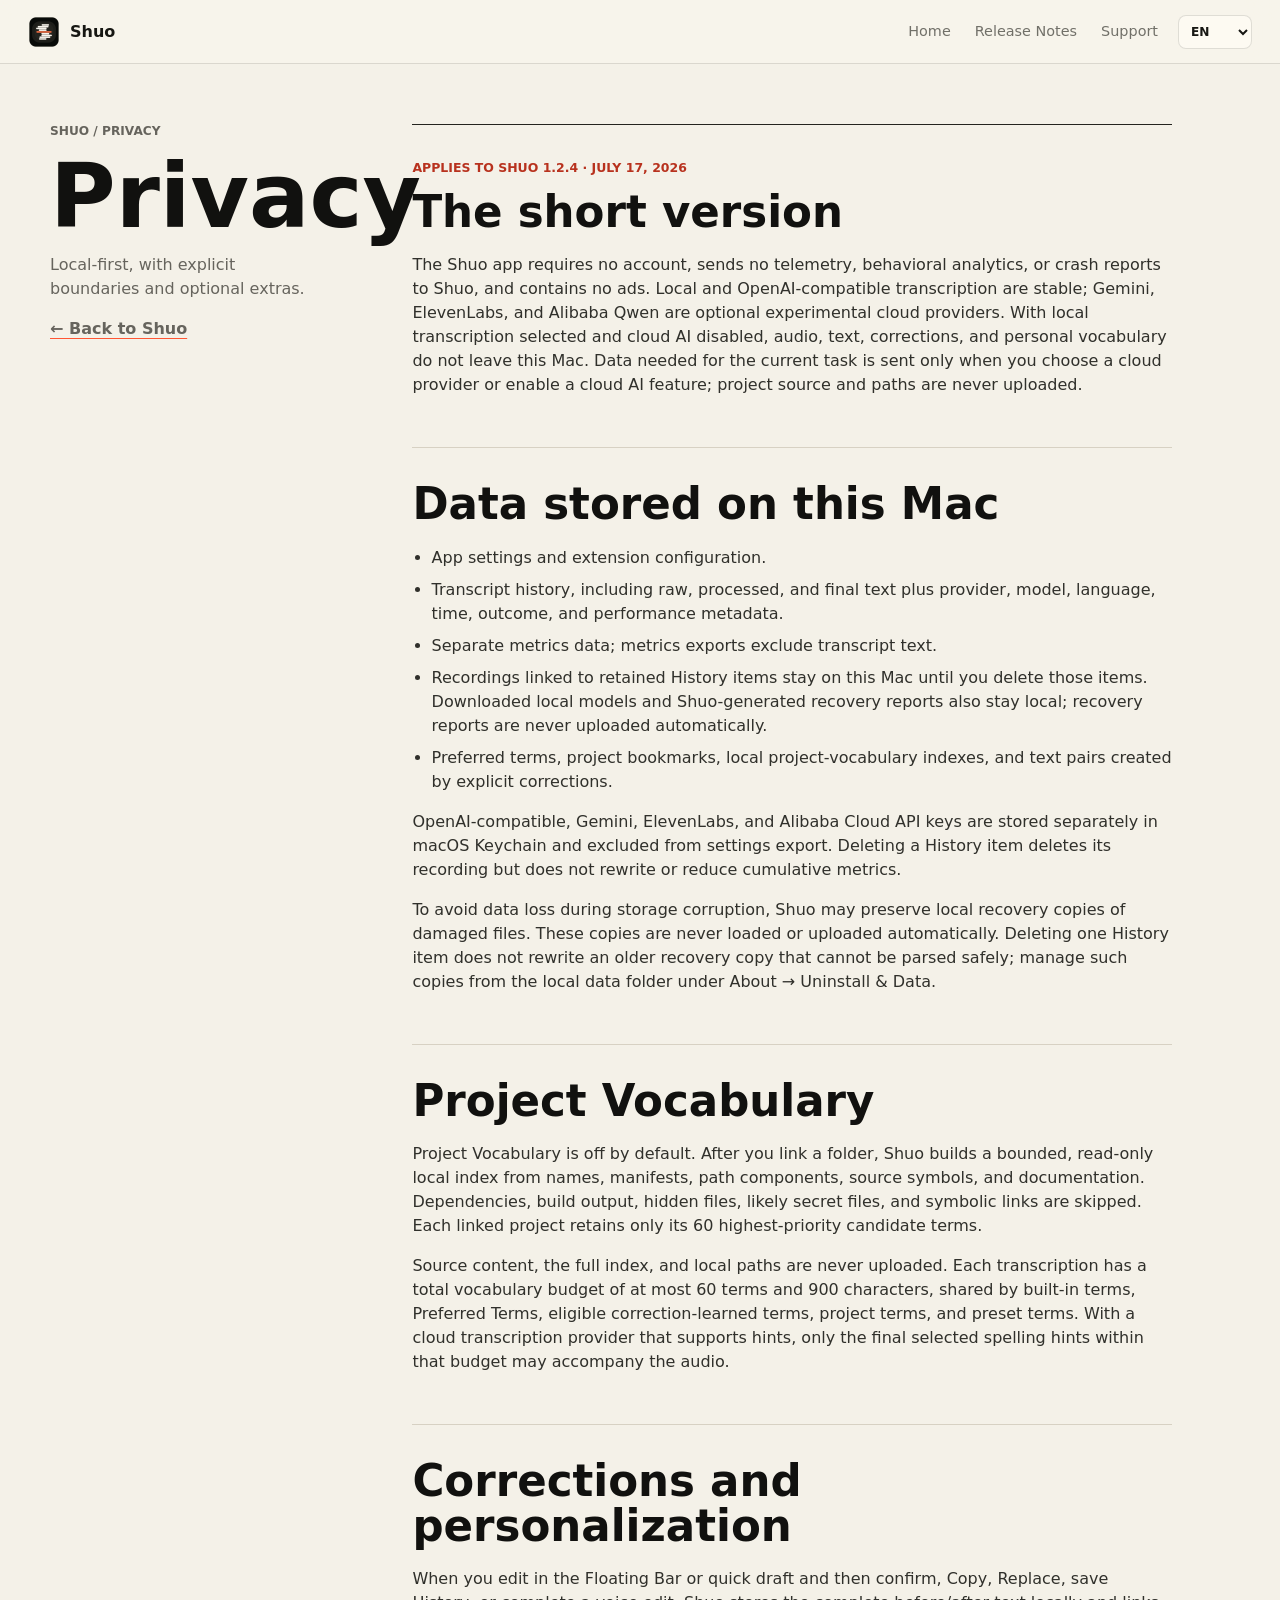
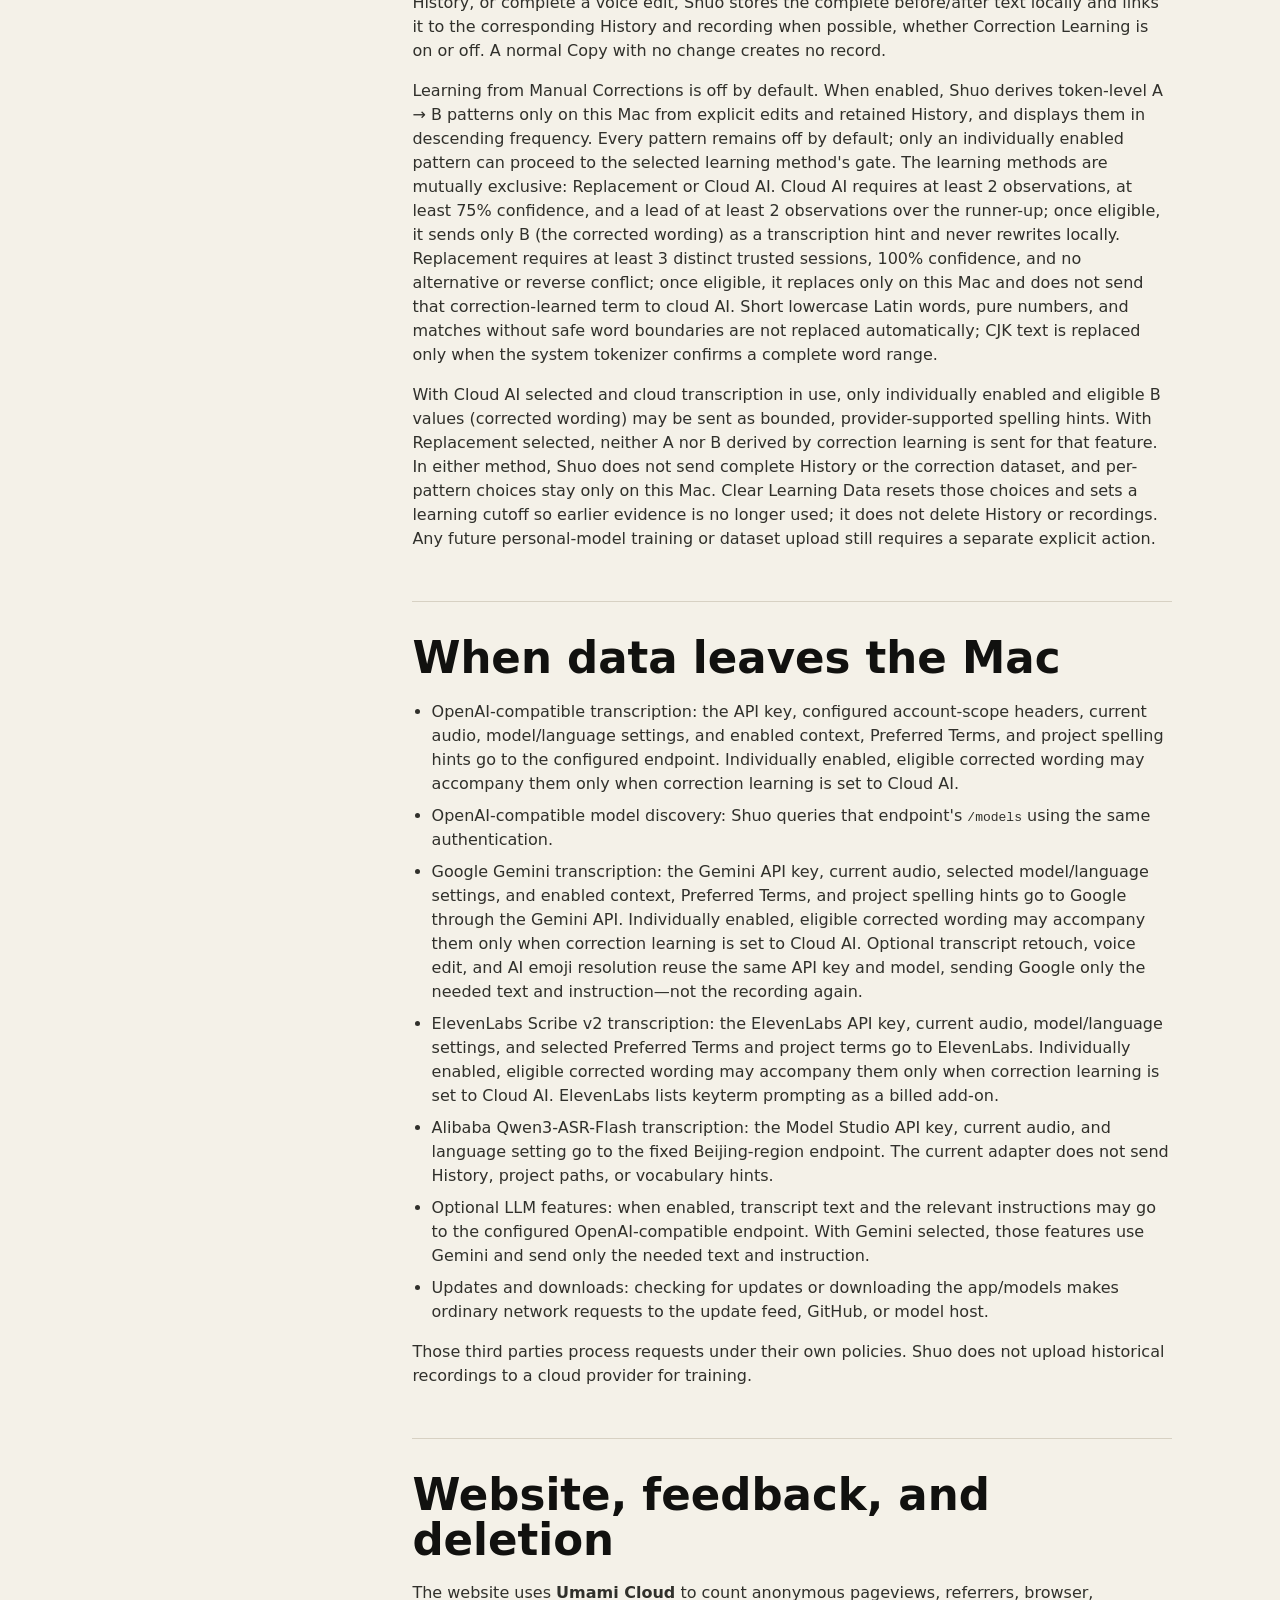
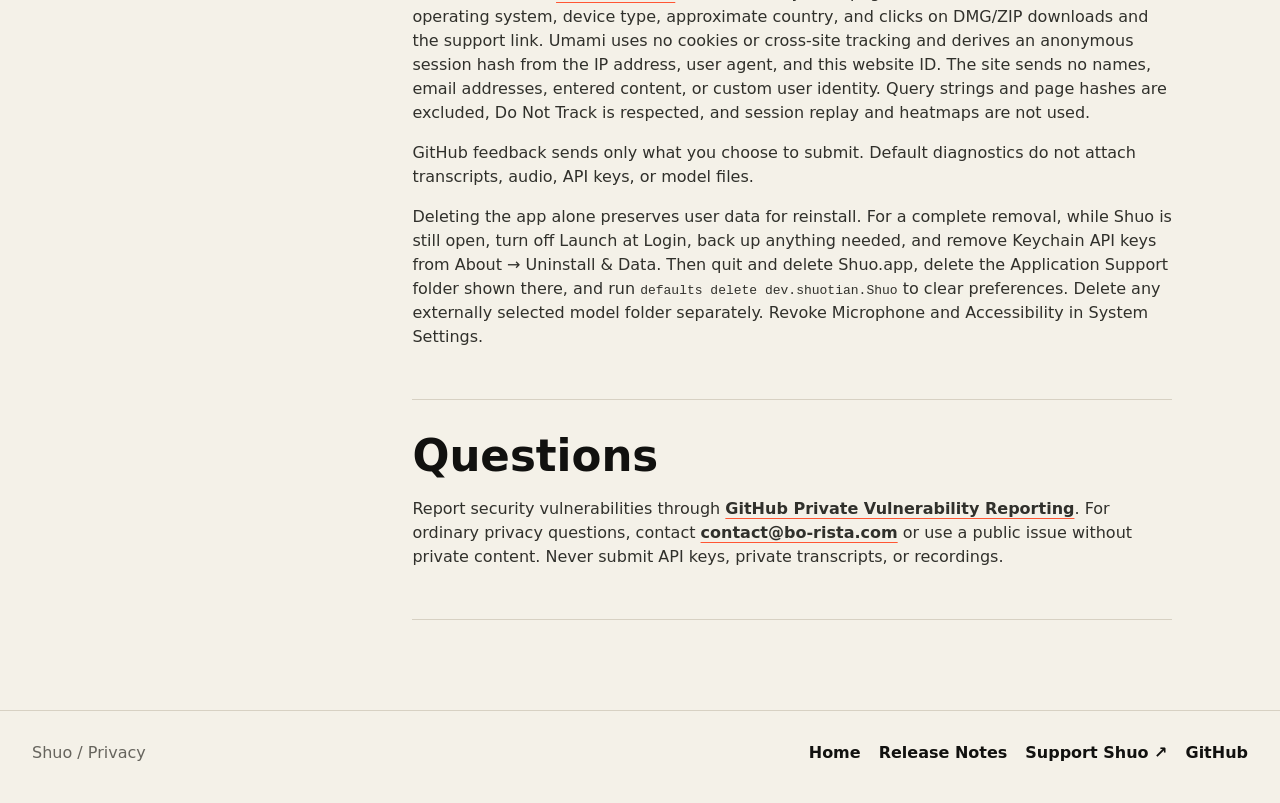
==== commit 9a6773da: "Release Shuo 1.2.4 Changelog: https://stcheng.github.io/shuo/release-notes.html#v1-2-4 Release: http" ====
--- a/web/privacy.html
+++ b/web/privacy.html
@@ -102,10 +102,10 @@
         <article class="document-content">
           <section class="document-block">
             <p class="document-meta">
-              <span class="lang lang-zh">适用于 Shuo 1.2.3 · 2026 年 7 月 17 日</span>
-              <span class="lang lang-zh-hant">適用於 Shuo 1.2.3 · 2026 年 7 月 17 日</span>
-              <span class="lang lang-ja">Shuo 1.2.3 に適用 · 2026年7月17日</span>
-              <span class="lang lang-en">Applies to Shuo 1.2.3 · July 17, 2026</span>
+              <span class="lang lang-zh">适用于 Shuo 1.2.4 · 2026 年 7 月 17 日</span>
+              <span class="lang lang-zh-hant">適用於 Shuo 1.2.4 · 2026 年 7 月 17 日</span>
+              <span class="lang lang-ja">Shuo 1.2.4 に適用 · 2026年7月17日</span>
+              <span class="lang lang-en">Applies to Shuo 1.2.4 · July 17, 2026</span>
             </p>
             <h2>
               <span class="lang lang-zh">简短版本</span>
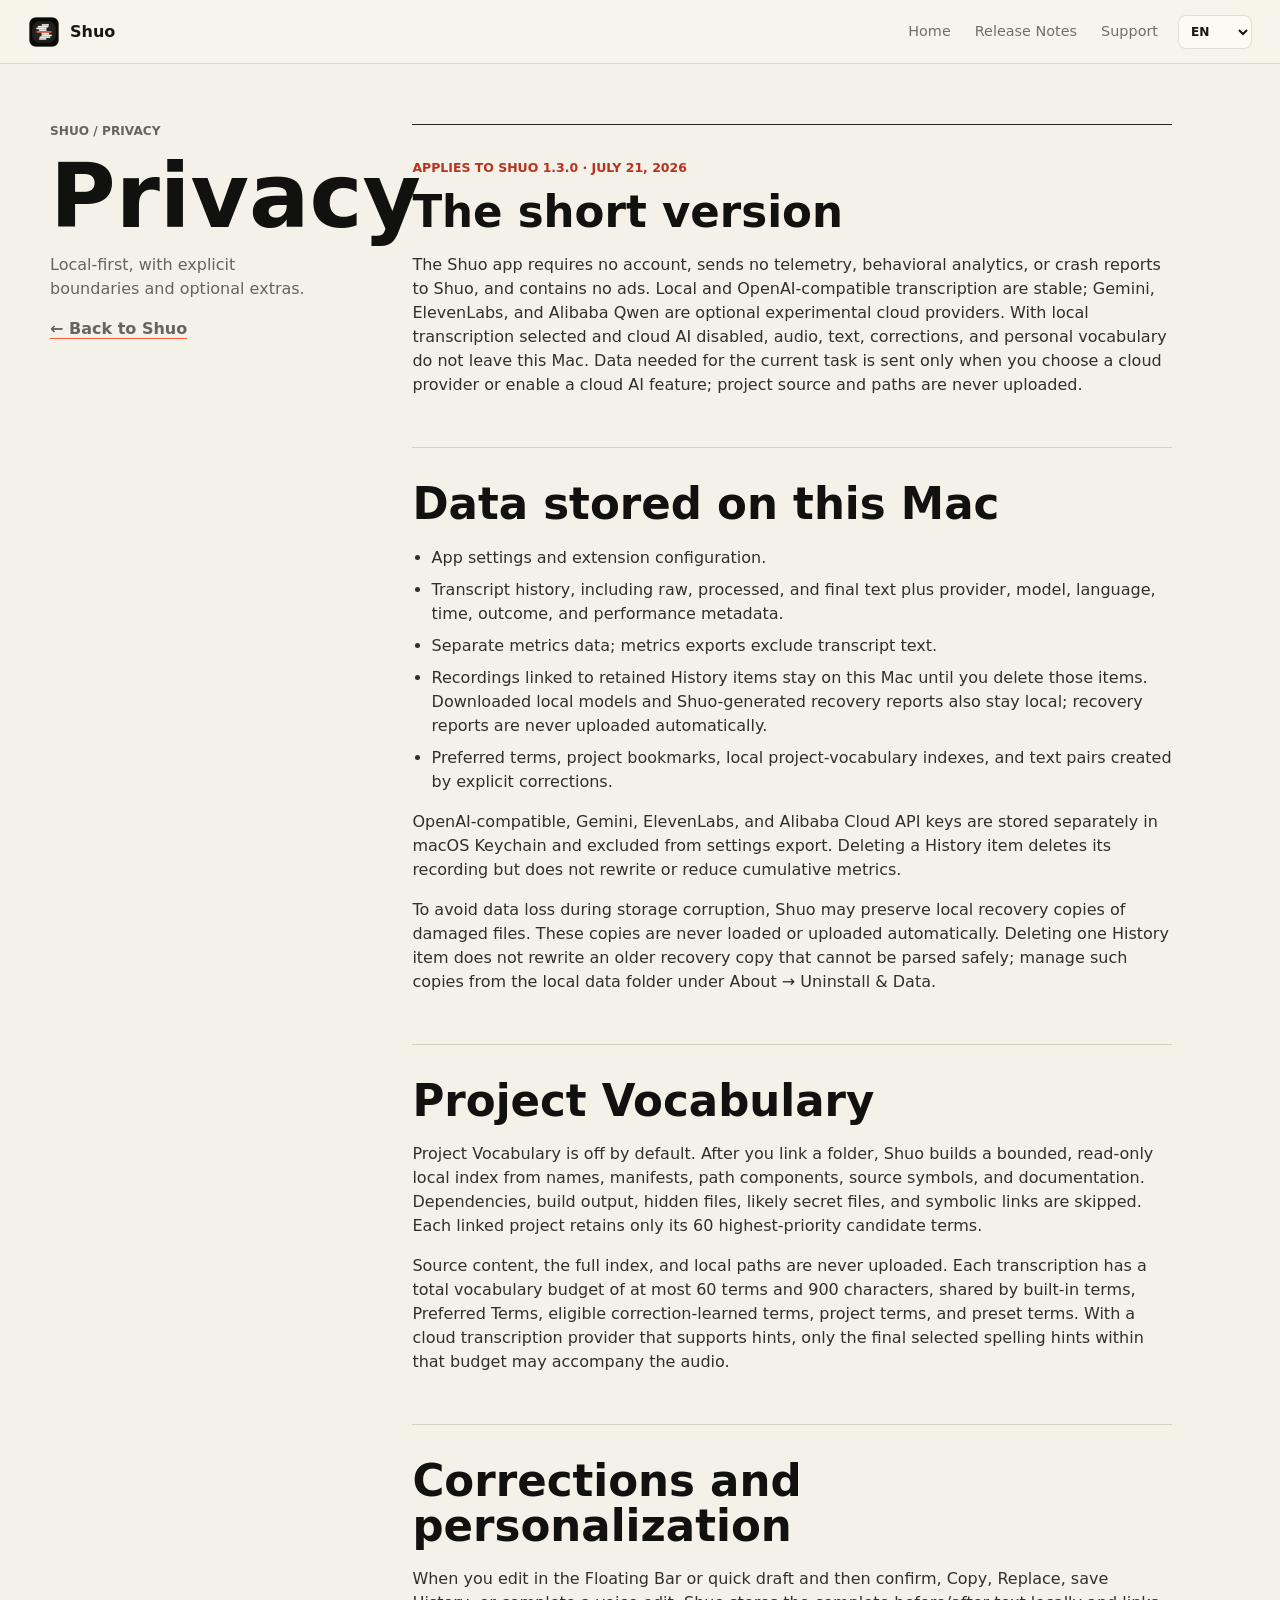
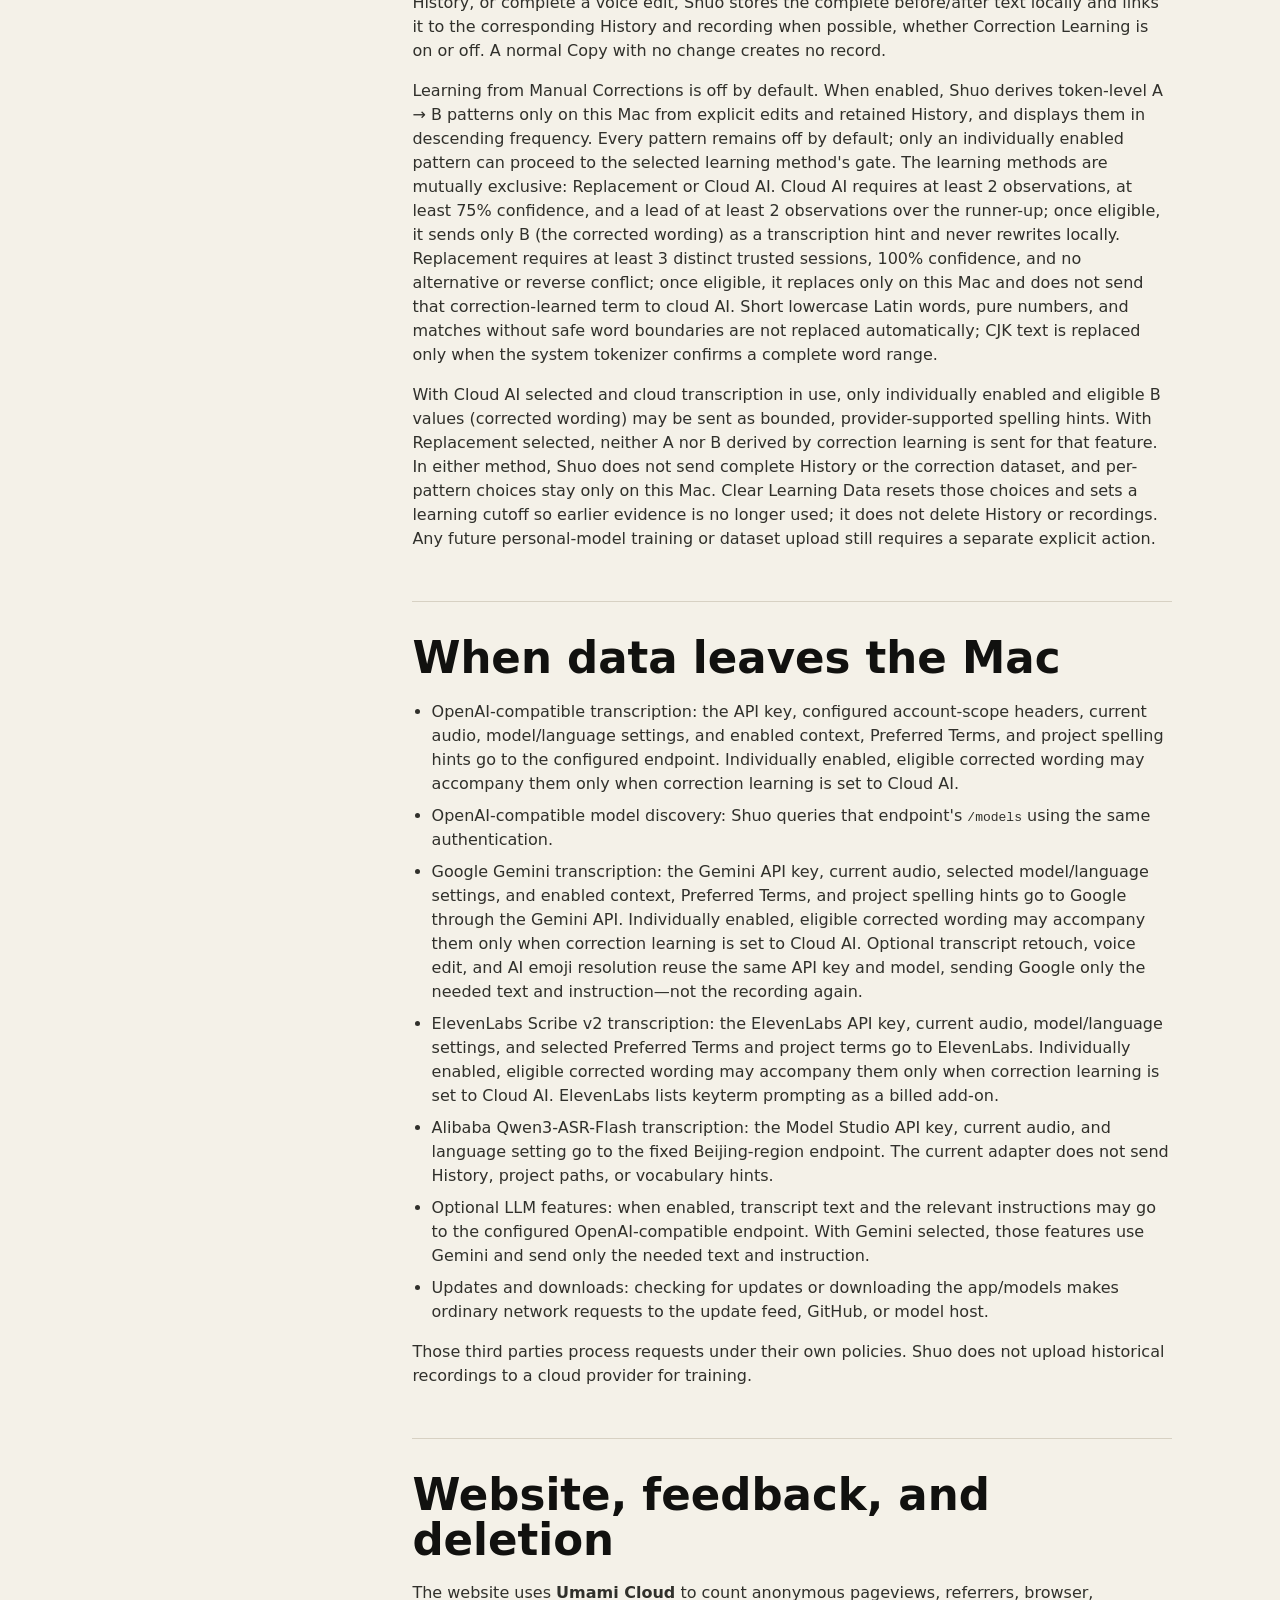
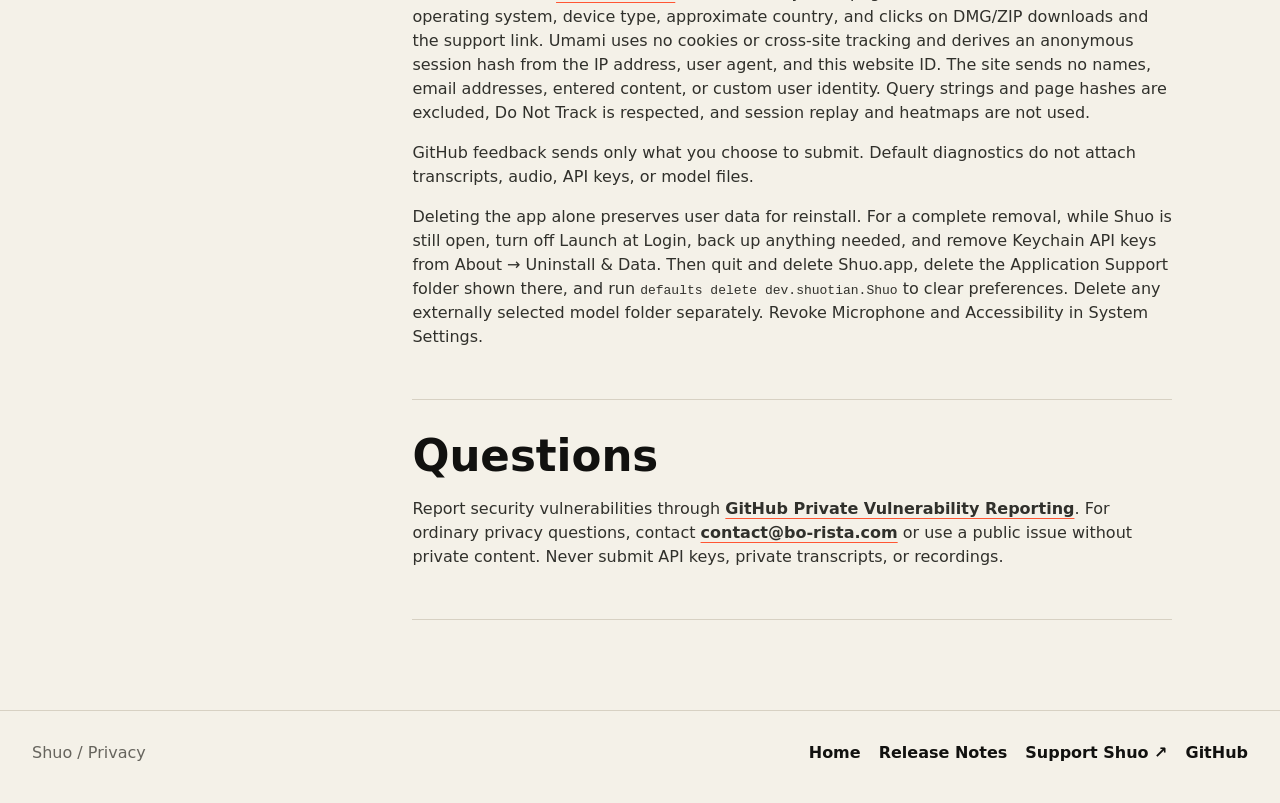
==== commit 95b72d76: "docs(release): prepare 1.3.0 notes" ====
--- a/web/privacy.html
+++ b/web/privacy.html
@@ -27,7 +27,7 @@
     <meta name="twitter:description" content="How Shuo stores audio, transcripts, corrections, and project vocabulary, and when selected cloud features send data off this Mac.">
     <meta name="twitter:image" content="https://stcheng.github.io/shuo/assets/shuo-icon.png">
     <title>Privacy — Shuo</title>
-    <script type="application/ld+json">{"@context":"https://schema.org","@type":"WebPage","name":"Privacy — Shuo","description":"How Shuo stores audio, transcripts, corrections, and project vocabulary, and when selected cloud features send data off this Mac.","url":"https://stcheng.github.io/shuo/privacy.html","inLanguage":["en","zh-Hans","zh-Hant","ja"],"isPartOf":{"@type":"WebSite","name":"Shuo","url":"https://stcheng.github.io/shuo/"},"dateModified":"2026-07-17"}</script>
+    <script type="application/ld+json">{"@context":"https://schema.org","@type":"WebPage","name":"Privacy — Shuo","description":"How Shuo stores audio, transcripts, corrections, and project vocabulary, and when selected cloud features send data off this Mac.","url":"https://stcheng.github.io/shuo/privacy.html","inLanguage":["en","zh-Hans","zh-Hant","ja"],"isPartOf":{"@type":"WebSite","name":"Shuo","url":"https://stcheng.github.io/shuo/"},"dateModified":"2026-07-21"}</script>
     <script defer src="https://cloud.umami.is/script.js" data-website-id="bcb36453-df04-4498-aa66-6ae00ed1094f" data-domains="stcheng.github.io" data-exclude-search="true" data-exclude-hash="true" data-do-not-track="true"></script>
     <link rel="icon" href="assets/shuo-icon.png">
     <link rel="apple-touch-icon" href="assets/shuo-icon.png">
@@ -102,10 +102,10 @@
         <article class="document-content">
           <section class="document-block">
             <p class="document-meta">
-              <span class="lang lang-zh">适用于 Shuo 1.2.4 · 2026 年 7 月 17 日</span>
-              <span class="lang lang-zh-hant">適用於 Shuo 1.2.4 · 2026 年 7 月 17 日</span>
-              <span class="lang lang-ja">Shuo 1.2.4 に適用 · 2026年7月17日</span>
-              <span class="lang lang-en">Applies to Shuo 1.2.4 · July 17, 2026</span>
+              <span class="lang lang-zh">适用于 Shuo 1.3.0 · 2026 年 7 月 21 日</span>
+              <span class="lang lang-zh-hant">適用於 Shuo 1.3.0 · 2026 年 7 月 21 日</span>
+              <span class="lang lang-ja">Shuo 1.3.0 に適用 · 2026年7月21日</span>
+              <span class="lang lang-en">Applies to Shuo 1.3.0 · July 21, 2026</span>
             </p>
             <h2>
               <span class="lang lang-zh">简短版本</span>
--- a/web/styles.css
+++ b/web/styles.css
@@ -368,6 +368,22 @@
   justify-content: flex-end;
   max-width: 590px;
   margin-left: auto;
+}
+
+.hero-download-button {
+  flex-direction: column;
+  gap: 3px;
+  line-height: 1.05;
+  padding-top: 8px;
+  padding-bottom: 8px;
+}
+
+.hero-download-version {
+  color: rgba(17, 17, 15, 0.65);
+  font-size: 0.64rem;
+  font-weight: 720;
+  line-height: 1;
+  letter-spacing: 0.04em;
 }
 
 .button {
